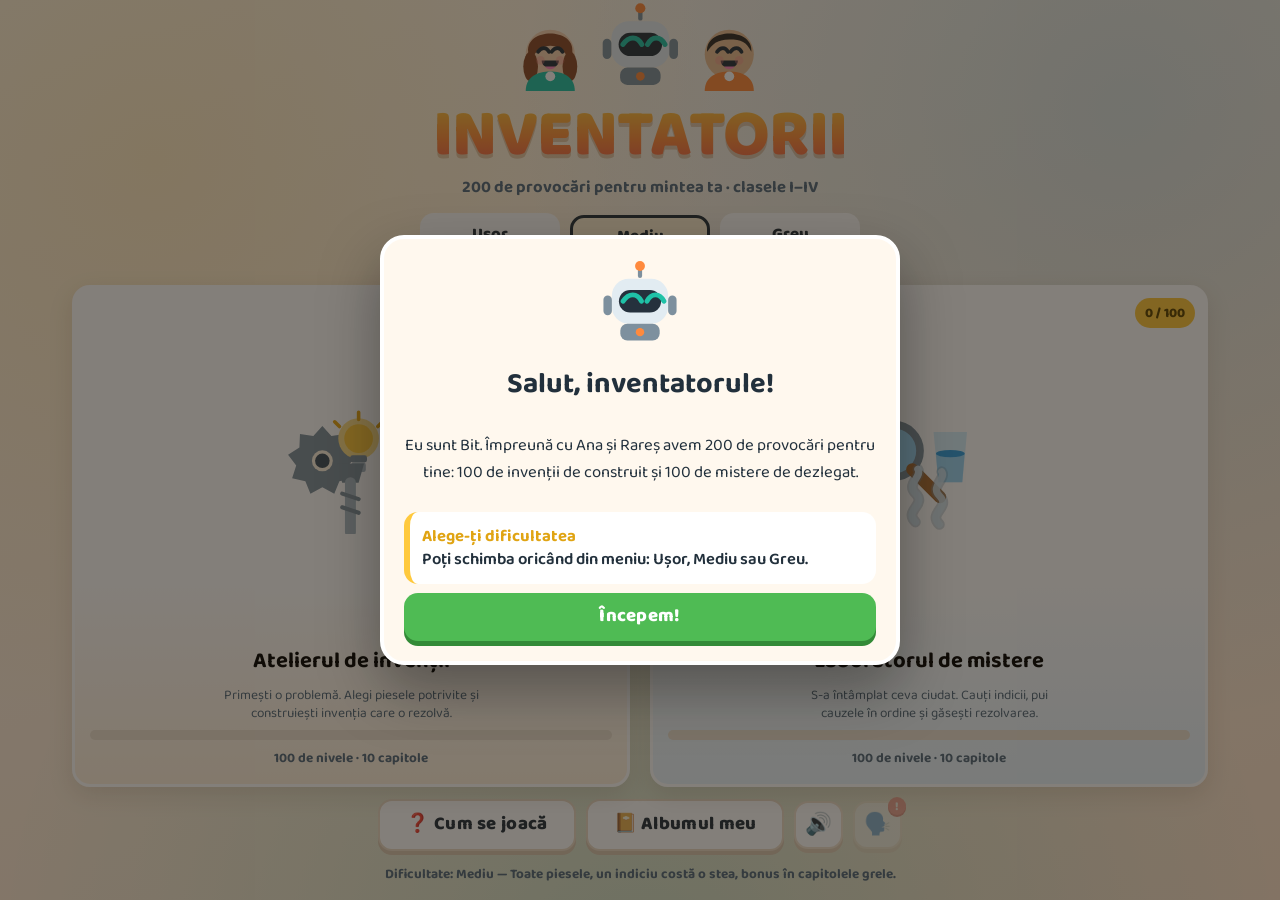
==== inventatorii-un-fisier.html @ ceb2aa45 "Add files via upload" ====
<!DOCTYPE html>
<html lang="ro">
<head>
<meta charset="utf-8">
<meta name="viewport" content="width=device-width, initial-scale=1, viewport-fit=cover">
</head>
<body>
<title>Inventatorii</title>
<link rel="preconnect" href="https://fonts.googleapis.com">
<link rel="preconnect" href="https://fonts.gstatic.com" crossorigin>
<link href="https://fonts.googleapis.com/css2?family=Baloo+2:wght@500;600;700;800&display=swap" rel="stylesheet">
<style>
/* ============================================================
   INVENTATORII — style.css
   Temă: atelier cald, forme rotunjite, contrast bun,
   ținte mari de click pentru copii de 7–10 ani.

   Regula de aur a acestui fișier: TOTUL ÎNCAPE ÎN ECRAN.
   Nicio pagină nu se derulează. Înălțimile și mărimile de text
   sunt legate de înălțimea ferestrei (unități vh), iar zonele
   care pot crește sunt puse în flex cu min-height:0, ca să se
   strângă în loc să împingă conținutul afară.
   ============================================================ */

:root {
  --ink: #22303c;
  --ink-soft: #52697c;
  --paper: #fff8ee;
  --paper2: #ffefdb;
  --card: #ffffff;
  --wood: #cd9155;
  --wood-d: #a86c35;
  --blue: #2f9ee0;
  --blue-d: #1a6cb0;
  --teal: #14b89e;
  --teal-d: #0e8d78;
  --green: #4fbb54;
  --green-d: #338a37;
  --yellow: #ffc93c;
  --yellow-d: #e0a413;
  --orange: #ff8a3d;
  --orange-d: #e2661c;
  --red: #ef5b52;
  --red-d: #c93b33;
  --purple: #9b6dff;
  --purple-d: #6f45cc;
  --pink: #ff85bd;
  --shadow-soft: 0 8px 24px rgba(60, 40, 20, .13);
  --font: "Baloo 2", "Comic Sans MS", "Trebuchet MS", "Segoe UI", system-ui, sans-serif;

  /* ritmul vertical — se micșorează singur pe ecrane joase */
  --pad: clamp(8px, 1.7vh, 20px);
  --gap: clamp(6px, 1.3vh, 15px);
  --r: clamp(12px, 2vh, 22px);
  --fs: clamp(13px, 1.85vh, 17px);
  --fs-lg: clamp(14px, 2.1vh, 18.5px);
  --fs-sm: clamp(11px, 1.5vh, 13.5px);
  --h2: clamp(16px, 2.5vh, 22px);
  --h3: clamp(14px, 2.2vh, 20px);
}

* { box-sizing: border-box; -webkit-tap-highlight-color: transparent; }

html, body {
  margin: 0; padding: 0;
  height: 100%; height: 100dvh;
  font-family: var(--font); font-size: var(--fs);
  color: var(--ink); background: var(--paper);
  overflow: hidden; overscroll-behavior: none;
}

body {
  background-image:
    radial-gradient(circle at 12% 18%, rgba(255, 201, 60, .20), transparent 42%),
    radial-gradient(circle at 88% 12%, rgba(47, 158, 224, .18), transparent 45%),
    radial-gradient(circle at 50% 108%, rgba(20, 184, 158, .20), transparent 55%),
    linear-gradient(160deg, #fff8ee 0%, #ffeedb 60%, #ffe6cf 100%);
}

#fxcanvas { position: fixed; inset: 0; pointer-events: none; z-index: 900; }

button { font-family: inherit; cursor: pointer; border: none; }
button:disabled { cursor: default; opacity: .5; }

/* ---------------- Butoane ---------------- */
.btn {
  background: var(--blue); color: #fff; font-weight: 800; font-size: var(--fs-lg);
  padding: clamp(8px, 1.5vh, 14px) clamp(14px, 2.4vw, 26px);
  border-radius: 14px; box-shadow: 0 5px 0 var(--blue-d);
  transition: transform .09s, box-shadow .09s, filter .15s; letter-spacing: .3px; line-height: 1.15;
}
.btn:hover { filter: brightness(1.06); }
.btn:active { transform: translateY(4px); box-shadow: 0 1px 0 var(--blue-d); }
.btn.green { background: var(--green); box-shadow: 0 5px 0 var(--green-d); }
.btn.green:active { box-shadow: 0 1px 0 var(--green-d); }
.btn.orange { background: var(--orange); box-shadow: 0 5px 0 var(--orange-d); }
.btn.yellow { background: var(--yellow); color: #5a4200; box-shadow: 0 5px 0 var(--yellow-d); }
.btn.purple { background: var(--purple); box-shadow: 0 5px 0 var(--purple-d); }
.btn.red { background: var(--red); box-shadow: 0 5px 0 var(--red-d); }
.btn.ghost { background: #fff; color: var(--ink); box-shadow: 0 4px 0 #d9c7b2; border: 2px solid #eadbc8; }
.btn.ghost:active { box-shadow: 0 1px 0 #d9c7b2; }

.icon-btn {
  width: clamp(36px, 5.4vh, 50px); height: clamp(36px, 5.4vh, 50px); flex: none;
  border-radius: 14px; background: #fff; color: var(--ink);
  font-size: clamp(16px, 2.4vh, 22px); display: grid; place-items: center;
  box-shadow: 0 4px 0 #e0cfb9; border: 2px solid #f0e2d0; transition: transform .09s, box-shadow .09s;
}
.icon-btn:active { transform: translateY(3px); box-shadow: 0 1px 0 #e0cfb9; }
.icon-btn.off { opacity: .45; }

/* ---------------- Schelet: ecran → bară → conținut ---------------- */
.screen { position: absolute; inset: 0; display: none; }
.screen.active { display: flex; flex-direction: column; animation: fadeIn .3s ease both; }
@keyframes fadeIn { from { opacity: 0; transform: translateY(10px); } to { opacity: 1; transform: none; } }

.wrap {
  flex: 1; min-height: 0; width: 100%; max-width: 1180px; margin: 0 auto;
  padding: var(--pad) clamp(10px, 2vw, 22px);
  display: flex; flex-direction: column; gap: var(--gap);
  overflow: hidden; transform-origin: top center;
}

/* ---------------- MENIU ---------------- */
.menu-hero { text-align: center; flex: none; }
.heroes {
  display: flex; justify-content: center; align-items: flex-end;
  gap: 4px; height: clamp(46px, 9vh, 104px);
}
.heroes .ch { height: 100%; width: auto; }
.heroes .ch:nth-child(2) { height: 118%; }
.heroes .ch:nth-child(1) { animation: bob 3.1s ease-in-out infinite; }
.heroes .ch:nth-child(2) { animation: bob 2.6s ease-in-out .3s infinite; }
.heroes .ch:nth-child(3) { animation: bob 3.4s ease-in-out .6s infinite; }
@keyframes bob { 0%, 100% { transform: translateY(0) rotate(-1deg); } 50% { transform: translateY(-8px) rotate(1.5deg); } }

.logo {
  font-size: clamp(30px, 7.4vh, 74px); font-weight: 900; line-height: 1;
  letter-spacing: -1px; margin: clamp(2px, .8vh, 8px) 0 0;
  background: linear-gradient(180deg, #ffca3f 0%, #ff8a3d 55%, #ef5b52 100%);
  -webkit-background-clip: text; background-clip: text; color: transparent;
  filter: drop-shadow(0 4px 0 rgba(160, 90, 30, .28));
}
.logo-sub { font-size: var(--fs); color: var(--ink-soft); font-weight: 700; margin: 4px 0 0; }

.diff-row { display: flex; gap: 10px; justify-content: center; flex-wrap: wrap; flex: none; }
.diff {
  border-radius: 14px; padding: clamp(5px, 1vh, 11px) clamp(12px, 2vw, 22px);
  font-weight: 800; font-size: var(--fs); background: #fff; color: var(--ink);
  box-shadow: 0 4px 0 #e0cfb9; border: 3px solid transparent; min-width: clamp(96px, 14vw, 140px);
  display: flex; flex-direction: column; align-items: center; line-height: 1.2;
}
.diff small { font-weight: 700; font-size: var(--fs-sm); color: var(--ink-soft); }
.diff.sel { border-color: var(--ink); transform: translateY(2px); }
.diff[data-d="usor"].sel { background: #e6f8e4; }
.diff[data-d="mediu"].sel { background: #fff2d6; }
.diff[data-d="greu"].sel { background: #ffe2de; }

.mode-grid {
  flex: 1; min-height: 0; display: grid; gap: clamp(10px, 1.8vw, 20px);
  grid-template-columns: 1fr 1fr;
}
.mode-card {
  background: var(--card); border-radius: var(--r); padding: var(--pad);
  box-shadow: var(--shadow-soft); border: 3px solid #fff; overflow: hidden;
  transition: transform .16s, box-shadow .16s; text-align: center; position: relative;
  display: flex; flex-direction: column; align-items: center; justify-content: center;
  gap: clamp(2px, .8vh, 8px); min-height: 0;
}
.mode-card:hover { transform: translateY(-5px); box-shadow: 0 16px 34px rgba(60, 40, 20, .2); }
.mode-card .badge {
  position: absolute; top: 10px; right: 10px; background: var(--yellow); color: #5a4200;
  font-weight: 800; font-size: var(--fs-sm); padding: 4px 10px; border-radius: 999px;
}
.mode-card h2 { margin: 0; font-size: var(--h2); }
.mode-card p { margin: 0; color: var(--ink-soft); font-size: var(--fs-sm); line-height: 1.35; max-width: 34ch; }
.mode-art { flex: 1; min-height: 0; display: grid; place-items: center; width: 100%; }
.mode-art svg { height: 100%; max-height: clamp(60px, 16vh, 130px); width: auto; }
.mode-card.build { background: linear-gradient(180deg, #fff 60%, #fff2e0 100%); }
.mode-card.fix { background: linear-gradient(180deg, #fff 60%, #e9f6ff 100%); }
.progbar { height: 10px; width: 100%; border-radius: 99px; background: #eee3d4; overflow: hidden; }
.progbar > i { display: block; height: 100%; background: linear-gradient(90deg, var(--teal), var(--green)); border-radius: 99px; transition: width .5s; }
.prog-text { font-size: var(--fs-sm); color: var(--ink-soft); font-weight: 700; margin: 0; }

.menu-row { display: flex; gap: 10px; justify-content: center; flex-wrap: wrap; flex: none; align-items: center; }

/* ---------------- Bara de sus ---------------- */
.topbar {
  flex: none; z-index: 30; display: flex; align-items: center; gap: 10px;
  padding: clamp(6px, 1.2vh, 12px) clamp(10px, 2vw, 18px);
  background: rgba(255, 248, 238, .93); border-bottom: 2px solid #f0dfc9;
}
.topbar h2 { margin: 0; font-size: var(--h3); flex: 1; min-width: 0; line-height: 1.15; }
.topbar .sub {
  font-size: var(--fs-sm); color: var(--ink-soft); font-weight: 700; display: block;
  white-space: nowrap; overflow: hidden; text-overflow: ellipsis;
}
.pill {
  background: #fff; border-radius: 999px; padding: 6px 14px; font-weight: 800; font-size: var(--fs);
  box-shadow: 0 3px 0 #e6d5bf; display: flex; align-items: center; gap: 6px; flex: none;
}
.pill .st { color: var(--yellow-d); }

/* ---------------- Harta: un capitol pe ecran ---------------- */
.chapbar {
  flex: none; display: flex; align-items: center; gap: clamp(8px, 1.6vw, 16px);
  background: rgba(255, 255, 255, .78); border-radius: var(--r);
  padding: clamp(6px, 1.2vh, 12px) clamp(8px, 1.6vw, 16px); box-shadow: var(--shadow-soft);
}
.chapbar .arrow {
  width: clamp(34px, 5vh, 46px); height: clamp(34px, 5vh, 46px); flex: none; border-radius: 14px;
  background: var(--teal); color: #fff; font-size: clamp(16px, 2.4vh, 22px); font-weight: 900;
  display: grid; place-items: center; box-shadow: 0 4px 0 var(--teal-d);
}
.chapbar .arrow:active { transform: translateY(3px); box-shadow: 0 1px 0 var(--teal-d); }
.chapbar .arrow:disabled { background: #e2d6c5; box-shadow: 0 4px 0 #cdbda6; color: #fffdf8; }
.chapbar .mid { flex: 1; min-width: 0; text-align: center; }
.chapbar .cnum {
  font-size: var(--fs-sm); font-weight: 900; letter-spacing: .8px; text-transform: uppercase;
  color: var(--teal-d);
}
.chapbar h3 {
  margin: 0; font-size: var(--h3); line-height: 1.15;
  white-space: nowrap; overflow: hidden; text-overflow: ellipsis;
}
.chapbar .cdesc {
  margin: 0; font-size: var(--fs-sm); color: var(--ink-soft); font-weight: 700;
  white-space: nowrap; overflow: hidden; text-overflow: ellipsis;
}
.dots { display: flex; gap: 5px; justify-content: center; flex: none; }
.dots i {
  width: 9px; height: 9px; border-radius: 99px; background: #e0d0ba; display: block;
  cursor: pointer; transition: transform .15s;
}
.dots i.on { background: var(--teal); transform: scale(1.35); }
.dots i.full { background: var(--yellow); }

.lvl-grid {
  flex: 1; min-height: 0; display: grid; gap: clamp(6px, 1.2vh, 14px);
  grid-template-columns: repeat(5, 1fr); grid-auto-rows: 1fr;
}
.lvl {
  background: #fff; border-radius: 16px; padding: clamp(4px, .9vh, 10px) 6px;
  text-align: center; box-shadow: 0 5px 0 #e6d5bf; border: 3px solid #fff;
  display: flex; flex-direction: column; align-items: center; justify-content: center;
  gap: 2px; min-height: 0; overflow: hidden; transition: transform .12s, box-shadow .12s;
}
.lvl:hover { transform: translateY(-3px); }
.lvl:active { transform: translateY(2px); box-shadow: 0 2px 0 #e6d5bf; }
.lvl .n { font-weight: 900; font-size: var(--fs-sm); color: var(--ink-soft); flex: none; }
.lvl .ico { flex: 1; min-height: 0; display: grid; place-items: center; width: 100%; }
.lvl .ico svg { height: 100%; max-height: clamp(26px, 6vh, 48px); width: auto; }
.lvl .t {
  font-size: var(--fs-sm); font-weight: 700; line-height: 1.15; flex: none;
  display: -webkit-box; -webkit-line-clamp: 2; -webkit-box-orient: vertical; overflow: hidden;
}
.lvl .stars { font-size: clamp(10px, 1.4vh, 13px); letter-spacing: 1px; color: #dcd0c0; flex: none; }
.lvl .stars b { color: var(--yellow-d); font-weight: 900; }
.lvl.done { border-color: var(--green); background: linear-gradient(180deg, #fff 65%, #eafbe8 100%); }
.lvl.perfect { border-color: var(--yellow); background: linear-gradient(180deg, #fff 60%, #fff5d9 100%); }
.lvl.lock { background: #f5efe6; box-shadow: 0 4px 0 #e2d6c4; opacity: .8; }
.lvl.lock .ico { font-size: clamp(20px, 4vh, 30px); filter: grayscale(1); opacity: .5; }
.lvl.lock .t { color: var(--ink-soft); }
.lvl.lock:hover { transform: none; }

@media (max-width: 780px) { .lvl-grid { grid-template-columns: repeat(4, 1fr); } }
@media (max-width: 520px) { .lvl-grid { grid-template-columns: repeat(3, 1fr); } .lvl .t { -webkit-line-clamp: 2; } }

/* ---------------- Ecranul de joc ---------------- */
.play {
  flex: 1; min-height: min-content; display: grid; gap: clamp(8px, 1.6vw, 18px);
  grid-template-columns: minmax(0, 1fr) clamp(300px, 34vw, 400px);
}
.stage {
  background: #fff; border-radius: var(--r); overflow: hidden; box-shadow: var(--shadow-soft);
  border: 3px solid #fff; display: flex; flex-direction: column; min-height: min-content;
}
.scene-svg { display: block; flex: 1; min-height: 0; width: 100%; height: 100%; }
/* plutesc doar obiectele care chiar zboară (cer, aer, spațiu); restul stau pe sol */
.stage .prop { transform-box: fill-box; transform-origin: center; }
.stage.anim .prop.sky { animation: propFloat 2.6s ease-in-out infinite alternate; }
.stage.anim .prop.sky.prop1 { animation-duration: 3.1s; animation-delay: .4s; }
@keyframes propFloat { from { translate: 0 0 } to { translate: 0 -7px } }

.speech {
  flex: none; display: flex; gap: 10px; align-items: flex-start;
  padding: clamp(8px, 1.4vh, 14px); background: linear-gradient(180deg, #fffdf8, #fff4e4);
  border-top: 3px dashed #f0dcc0;
}
.speech .ch { width: clamp(42px, 8vh, 74px); height: auto; flex: none; animation: bob 3s ease-in-out infinite; }
.bubble {
  background: #fff; border-radius: 16px; padding: clamp(8px, 1.3vh, 14px);
  font-size: var(--fs-lg); line-height: 1.4; box-shadow: 0 4px 0 #ecdcc6;
  position: relative; flex: 1; min-width: 0; font-weight: 600;
}
.bubble:before {
  content: ''; position: absolute; left: -8px; top: 18px; width: 16px; height: 16px;
  background: #fff; transform: rotate(45deg); border-radius: 3px;
}
.bubble .who {
  font-size: var(--fs-sm); color: var(--teal-d); font-weight: 900;
  text-transform: uppercase; letter-spacing: .6px; display: block;
}

.panel {
  background: #fff; border-radius: var(--r); padding: var(--pad);
  box-shadow: var(--shadow-soft); border: 3px solid #fff; overflow: hidden;
  display: flex; flex-direction: column; gap: clamp(5px, 1vh, 12px); min-height: min-content;
}
.panel h3 { margin: 0; font-size: var(--h3); flex: none; }
.panel .q { font-size: var(--fs-lg); font-weight: 700; line-height: 1.35; margin: 0; flex: none; }

/* pași */
.steps { display: flex; gap: 6px; flex: none; }
.step { flex: 1; height: 8px; border-radius: 99px; background: #ece0cf; position: relative; overflow: hidden; }
.step.on { background: linear-gradient(90deg, var(--teal), var(--green)); }
.step.cur:after {
  content: ''; position: absolute; inset: 0;
  background: linear-gradient(90deg, var(--yellow), var(--orange));
  animation: pulseBar 1.4s ease-in-out infinite;
}
@keyframes pulseBar { 0%, 100% { opacity: .45 } 50% { opacity: 1 } }
.step-label {
  font-size: var(--fs-sm); font-weight: 900; color: var(--teal-d);
  text-transform: uppercase; letter-spacing: .7px; flex: none;
}

/* opțiuni cu 3 variante */
.opts { display: flex; flex-direction: column; gap: clamp(5px, 1vh, 10px); flex: 1; min-height: 0; justify-content: center; }
.opt {
  display: flex; align-items: center; gap: 10px; text-align: left; width: 100%;
  background: #fff; border: 3px solid #efe2cf; border-radius: 14px;
  padding: clamp(7px, 1.2vh, 13px) clamp(9px, 1.4vw, 14px);
  font-size: var(--fs); font-weight: 700; line-height: 1.3; color: var(--ink);
  box-shadow: 0 4px 0 #eadcc7; transition: transform .1s, box-shadow .1s, background .2s;
}
.opt:hover:not(.locked) { border-color: var(--blue); transform: translateX(3px); }
.opt:active:not(.locked) { transform: translateY(3px); box-shadow: 0 1px 0 #eadcc7; }
.opt .k {
  width: clamp(24px, 3.6vh, 34px); height: clamp(24px, 3.6vh, 34px); border-radius: 10px;
  background: #f3ece2; color: var(--ink-soft); display: grid; place-items: center;
  font-weight: 900; flex: none; font-size: var(--fs);
}
.opt.ok { background: #e7fbe6; border-color: var(--green); box-shadow: 0 4px 0 var(--green-d); }
.opt.ok .k { background: var(--green); color: #fff; }
.opt.no { background: #ffeceb; border-color: var(--red); box-shadow: 0 4px 0 var(--red-d); }
.opt.no .k { background: var(--red); color: #fff; }
.opt.locked { cursor: default; }

/* indiciile din laborator */
.clues { display: grid; grid-template-columns: 1fr 1fr; gap: clamp(5px, 1vh, 10px); flex: 1; min-height: 0; align-content: center; }
.clue {
  background: #fffdf7; border: 3px dashed #e6d6bd; border-radius: 14px;
  padding: clamp(6px, 1vh, 11px) clamp(7px, 1vw, 12px); cursor: pointer;
  font-size: var(--fs); font-weight: 700; text-align: left; line-height: 1.25;
  display: flex; align-items: center; gap: 8px; min-height: 0;
}
.clue .mag { flex: none; display: grid; place-items: center; }
.clue .mag svg { width: clamp(20px, 3.4vh, 30px); height: clamp(20px, 3.4vh, 30px); display: block; }
.clue:hover:not(.used) { border-color: var(--blue); background: #f4fbff; }
.clue.sel { background: #eaf6ff; border: 3px solid var(--blue); box-shadow: 0 4px 0 var(--blue-d); }
.clue.good { background: #e7fbe6; border: 3px solid var(--green); }
.clue.bad { background: #f3f0ec; border: 3px solid #d8ccbb; opacity: .6; }
.clue.used { cursor: default; }
.clue-count { font-size: var(--fs-sm); font-weight: 800; color: var(--ink-soft); flex: none; }
@media (max-width: 560px) { .clues { grid-template-columns: 1fr; } }

/* atelier — locașuri și tavă */
.slots { display: flex; gap: clamp(5px, 1vw, 10px); justify-content: center; flex: none; }
.slot {
  flex: 1; max-width: 120px; background: #fffaf1; border: 3px dashed #e0cfb4; border-radius: 16px;
  padding: clamp(4px, .8vh, 8px) 4px; text-align: center;
  display: flex; flex-direction: column; align-items: center; gap: 2px;
  transition: background .2s, border-color .2s;
}
.slot .box { height: clamp(34px, 6.4vh, 60px); display: grid; place-items: center; width: 100%; }
.slot .box svg { height: 100%; width: auto; max-width: 100%; }
.slot .lab { font-size: var(--fs-sm); font-weight: 800; color: var(--ink-soft); line-height: 1.1; }
.slot.hot { border-color: var(--blue); background: #eaf7ff; }
.slot.filled { border-style: solid; border-color: var(--teal); background: #eafaf7; }
.slot.wrong { border-color: var(--red); background: #ffecea; }
.slot .ph { font-size: clamp(18px, 3vh, 26px); color: #d6c6ae; }

.tray {
  display: grid; grid-template-columns: repeat(3, 1fr); gap: clamp(5px, 1vh, 10px);
  flex: 1; min-height: 0; align-content: center;
}
.part {
  background: #fff; border: 3px solid #efe2cf; border-radius: 14px; padding: clamp(3px, .7vh, 7px) 3px;
  text-align: center; box-shadow: 0 4px 0 #eadcc7; transition: transform .12s, box-shadow .12s;
  touch-action: none; display: flex; flex-direction: column; align-items: center; gap: 1px;
  min-height: 0; overflow: hidden;
}
.part:hover { transform: translateY(-3px); border-color: var(--blue); }
.part:active { transform: translateY(2px); box-shadow: 0 1px 0 #eadcc7; }
.part.used { opacity: .3; pointer-events: none; }
.part .ic { flex: 1; min-height: 0; display: grid; place-items: center; width: 100%; }
.part .ic svg { height: 100%; max-height: clamp(28px, 5.6vh, 50px); width: auto; }
.part .lab { font-size: var(--fs-sm); font-weight: 800; line-height: 1.1; flex: none; }
.part.dragging { opacity: .4; }
.drag-ghost {
  position: fixed; z-index: 950; pointer-events: none; width: 70px; height: 70px;
  filter: drop-shadow(0 8px 10px rgba(0, 0, 0, .3)); transform: translate(-50%, -50%) scale(1.1);
}

/* feedback */
.fb {
  border-radius: 14px; padding: clamp(7px, 1.2vh, 13px) clamp(9px, 1.4vw, 14px);
  font-size: var(--fs); font-weight: 700; line-height: 1.35; display: none; flex: none;
  animation: fadeIn .3s both;
}
.fb.show { display: block; }
.fb.ok { background: #e7fbe6; border: 3px solid var(--green); }
.fb.no { background: #fff2ec; border: 3px solid var(--orange); }
.fb b { display: block; }

.actions { display: flex; gap: 10px; flex: none; }
.actions .btn { flex: 1; }

.shake { animation: shake .42s; }
@keyframes shake {
  10%, 90% { transform: translateX(-3px) } 20%, 80% { transform: translateX(5px) }
  30%, 50%, 70% { transform: translateX(-8px) } 40%, 60% { transform: translateX(8px) }
}

/* brevetul invenției */
.invention {
  background: linear-gradient(180deg, #f4fbff 0%, #eaf5ff 100%);
  border: 3px dashed var(--blue); border-radius: 16px; padding: clamp(6px, 1.2vh, 14px) 10px;
  text-align: center; position: relative; flex: none;
}
.inv-plate { display: flex; align-items: center; justify-content: center; gap: 4px; }
.inv-ic {
  background: #fff; border-radius: 12px; padding: 5px; box-shadow: 0 3px 0 #cfe3f2;
  display: grid; place-items: center; animation: pop .45s cubic-bezier(.2, 1.5, .5, 1) both;
}
.inv-ic:nth-child(3) { animation-delay: .12s; }
.inv-ic:nth-child(5) { animation-delay: .24s; }
.inv-ic svg { width: clamp(28px, 5.4vh, 46px); height: clamp(28px, 5.4vh, 46px); display: block; }
.inv-plus { font-size: var(--h3); font-weight: 900; color: var(--blue-d); }
.inv-name { font-size: var(--h2); font-weight: 900; margin-top: 6px; }
.inv-sub {
  font-size: var(--fs-sm); font-weight: 800; letter-spacing: .7px; text-transform: uppercase;
  color: var(--blue-d); opacity: .75;
}

.roles { list-style: none; margin: 0; padding: 0; display: flex; flex-direction: column; gap: clamp(4px, .8vh, 8px); flex: 1; min-height: 0; justify-content: center; }
.roles li {
  display: flex; align-items: center; gap: 8px; background: #fffaf1; border-radius: 12px;
  padding: clamp(4px, .8vh, 9px) 10px; font-size: var(--fs); font-weight: 600; line-height: 1.25;
}
.roles .ri { flex: none; display: grid; place-items: center; }
.roles .ri svg { width: clamp(22px, 3.6vh, 32px); height: clamp(22px, 3.6vh, 32px); }
.roles b { color: var(--teal-d); }

/* ---------------- Ferestre ---------------- */
.modal-bg {
  position: fixed; inset: 0; background: rgba(30, 22, 14, .55); z-index: 800;
  display: none; place-items: center; padding: 16px;
}
.modal-bg.show { display: grid; animation: fadeIn .25s both; }
.modal {
  background: var(--paper); border-radius: 24px; padding: clamp(12px, 2.2vh, 26px);
  max-width: 520px; width: 100%; max-height: 94dvh; text-align: center;
  box-shadow: 0 24px 60px rgba(0, 0, 0, .35); border: 4px solid #fff;
  animation: pop .4s cubic-bezier(.2, 1.4, .5, 1) both;
  display: flex; flex-direction: column; gap: clamp(5px, 1vh, 12px); overflow: hidden;
}
@keyframes pop { from { transform: scale(.7); opacity: 0 } to { transform: scale(1); opacity: 1 } }
.modal h2 { margin: 0; font-size: clamp(19px, 3.2vh, 30px); }
.modal .ch { width: clamp(52px, 10vh, 96px); height: auto; margin: 0 auto; flex: none; animation: bob 2.4s ease-in-out infinite; }
.modal .q { text-align: center; }
.modal .help-list { min-height: 0; overflow: auto; }
.big-stars { display: flex; justify-content: center; gap: 8px; flex: none; }
.big-stars span { font-size: clamp(30px, 6vh, 50px); color: #ded2c2; transform: scale(0); display: inline-block; line-height: 1; }
.big-stars span.on { color: var(--yellow); animation: starPop .5s cubic-bezier(.2, 1.6, .5, 1) forwards; }
.big-stars span.off { transform: scale(1); }
@keyframes starPop { 0% { transform: scale(0) rotate(-60deg) } 100% { transform: scale(1) rotate(0) } }
.fact {
  background: #fff; border-radius: 14px; padding: clamp(8px, 1.4vh, 14px);
  font-size: var(--fs); line-height: 1.4; text-align: left;
  border-left: 6px solid var(--yellow); font-weight: 600; flex: none;
}
.fact b { color: var(--yellow-d); }
.modal .actions { justify-content: center; }

/* ---------------- Album ---------------- */
.album-grid {
  flex: 1; min-height: 0; display: grid; gap: var(--gap);
  grid-template-columns: 1.35fr 1fr;
}
.album-grid .panel { overflow: hidden; }
.badges {
  display: grid; grid-template-columns: repeat(4, 1fr); gap: clamp(5px, 1vh, 10px);
  flex: 1; min-height: 0; grid-auto-rows: 1fr;
}
.badge-card {
  background: #f7f2ea; border-radius: 14px; padding: clamp(3px, .7vh, 8px) 4px; text-align: center;
  border: 3px solid transparent; opacity: .6; overflow: hidden;
  display: flex; flex-direction: column; align-items: center; justify-content: center; gap: 1px;
}
.badge-card.got {
  background: linear-gradient(180deg, #fff 55%, #fff5d9 100%); border-color: var(--yellow);
  opacity: 1; box-shadow: 0 4px 0 var(--yellow-d);
}
.badge-card .bic { font-size: clamp(16px, 3vh, 30px); line-height: 1.1; }
.badge-card b { font-size: var(--fs-sm); line-height: 1.1; }
.badge-card span { font-size: clamp(9px, 1.25vh, 12px); color: var(--ink-soft); font-weight: 700; line-height: 1.15; }
.inv-list { display: flex; flex-wrap: wrap; gap: 6px; align-content: flex-start; flex: 1; min-height: 0; overflow: hidden; }
.tag {
  background: #fff; border-radius: 999px; padding: 5px 11px; font-size: var(--fs-sm); font-weight: 800;
  box-shadow: 0 3px 0 #e6d5bf;
}
.badge-row { display: flex; gap: 8px; flex-wrap: wrap; justify-content: center; flex: none; }
@media (max-width: 820px) { .album-grid { grid-template-columns: 1fr; } .badges { grid-template-columns: repeat(6, 1fr); } }

/* ---------------- Diverse ---------------- */
.center { text-align: center; }
.hidden { display: none !important; }
.tiny { font-size: var(--fs-sm); color: var(--ink-soft); font-weight: 700; margin: 0; }
.help-list { text-align: left; font-size: var(--fs); line-height: 1.45; margin: 0; padding-left: 20px; }
.help-list li { margin-bottom: 6px; }

/* Pe ecrane late jocul stă pe două coloane. Sub 900px trece pe una singură:
   scena se strânge la un antet vizual, iar rândurile sunt dimensionate după
   conținut — așa, dacă totuși nu încape, funcția fit() din game.js sesizează
   și micșorează proporțional tot ecranul, în loc să apară derulare. */
@media (max-width: 900px) {
  .play {
    grid-template-columns: minmax(0, 1fr);
    grid-template-rows: auto auto; align-content: start;
    min-height: min-content;
  }
  .scene-svg { max-height: 20vh; }
  .speech { padding: clamp(6px, 1.2vh, 12px); }
  .speech .ch { width: clamp(38px, 6vh, 56px); }
  .bubble { font-size: var(--fs); }
  .clue { padding: clamp(5px, .9vh, 9px) 9px; }
  .clues { flex: none; }
  .tray { flex: none; }
  .opts { flex: none; }
  .roles { flex: none; }
}
@media (max-height: 560px) {
  .heroes { display: none; }
  .logo-sub { display: none; }
  .speech .ch { display: none; }
}

@media (prefers-reduced-motion: reduce) {
  * { animation-duration: .01ms !important; animation-iteration-count: 1 !important; transition-duration: .01ms !important; }
}

button:focus-visible, .clue:focus-visible, .lvl:focus-visible {
  outline: 4px solid var(--blue); outline-offset: 2px;
}

/* containerul hărții: bara de capitol + grila + punctele, pe toată înălțimea */
.chapters { flex: 1; min-height: 0; display: flex; flex-direction: column; gap: var(--gap); }

/* ---------------- Indiciul temporar (5 secunde) ---------------- */
.hint-pop {
  position: fixed; left: 50%; top: clamp(58px, 9.5vh, 84px); z-index: 700;
  width: min(92vw, 560px); transform: translate(-50%, -14px);
  background: #fffbe8; border: 3px solid var(--yellow); border-radius: 18px;
  box-shadow: 0 16px 36px rgba(60, 40, 20, .28);
  padding: clamp(8px, 1.4vh, 12px) clamp(10px, 1.6vw, 16px) clamp(12px, 1.8vh, 16px);
  display: flex; gap: 12px; align-items: center;
  font-weight: 700; font-size: var(--fs-lg); line-height: 1.35; color: var(--ink);
  opacity: 0; pointer-events: none; visibility: hidden;
  transition: opacity .18s ease, transform .22s cubic-bezier(.2, 1.4, .5, 1), visibility 0s .2s;
}
.hint-pop.show { opacity: 1; visibility: visible; transform: translate(-50%, 0); transition-delay: 0s; }
.hint-pop .ch { width: clamp(42px, 7.5vh, 64px); height: auto; flex: none; animation: bob 2.2s ease-in-out infinite; }
.hint-pop .txt { flex: 1; min-width: 0; }
.hint-pop .who {
  display: block; font-size: var(--fs-sm); color: var(--yellow-d); font-weight: 900;
  text-transform: uppercase; letter-spacing: .6px; margin-bottom: 2px;
}
.hint-pop .bar {
  position: absolute; left: 14px; right: 14px; bottom: 5px; height: 5px; border-radius: 99px;
  background: var(--yellow); transform-origin: left center; transform: scaleX(0);
}
.hint-pop.show .bar { animation: hintBar 5s linear forwards; }
@keyframes hintBar { from { transform: scaleX(1); } to { transform: scaleX(0); } }

/* ---------------- Vocea naratorului ---------------- */
.voice-sel {
  font-family: inherit; font-weight: 800; font-size: var(--fs-sm); color: var(--ink);
  background: #fff; border: 2px solid #f0e2d0; border-radius: 14px; padding: 0 10px;
  height: clamp(36px, 5.4vh, 50px); box-shadow: 0 4px 0 #e0cfb9; cursor: pointer; max-width: 46vw;
}
.icon-btn.novoice { position: relative; }
.icon-btn.novoice:after {
  content: '!'; position: absolute; top: -6px; right: -6px; width: 18px; height: 18px;
  border-radius: 50%; background: var(--red); color: #fff; font-size: 12px; font-weight: 900;
  display: grid; place-items: center; box-shadow: 0 2px 0 var(--red-d);
}

/* descrierea neutră a piesei puse în locaș — informație, nu verdict */
.fb.info { background: #f3f8ff; border: 3px solid #cfe3f5; display: flex; gap: 10px; align-items: center; }
.fb.info .pi { flex: none; display: grid; place-items: center; }
.fb.info .pi svg { width: clamp(26px, 4.4vh, 40px); height: clamp(26px, 4.4vh, 40px); }
.fb.info b { display: inline; color: var(--blue-d); }

/* explicațiile din brevet apar una câte una */
.roles li { opacity: 0; animation: roleIn .45s cubic-bezier(.2, 1.2, .4, 1) forwards; }
.roles li:nth-child(1) { animation-delay: .35s; }
.roles li:nth-child(2) { animation-delay: 1.35s; }
.roles li:nth-child(3) { animation-delay: 2.35s; }
@keyframes roleIn { from { opacity: 0; transform: translateX(-14px); } to { opacity: 1; transform: none; } }
.roles li .why { display: block; font-weight: 600; color: var(--ink); }
.roles li .why b { color: var(--teal-d); }

</style>


<!-- pânza pentru confetti / scântei -->
<canvas id="fxcanvas"></canvas>

<!-- ============ MENIU ============ -->
<section class="screen active" id="s-menu">
  <div class="wrap">
    <div class="menu-hero">
      <div class="heroes" id="menuHeroes"></div>
      <h1 class="logo">INVENTATORII</h1>
      <p class="logo-sub">200 de provocări pentru mintea ta · clasele I–IV</p>
    </div>

    <div class="diff-row" id="diffRow">
      <button class="diff" data-d="usor">Ușor<small>multe indicii</small></button>
      <button class="diff" data-d="mediu">Mediu<small>ca la carte</small></button>
      <button class="diff" data-d="greu">Greu<small>fără ajutor</small></button>
    </div>

    <div class="mode-grid">
      <button class="mode-card build" id="cardBuild">
        <span class="badge" id="badgeBuild">0 / 100</span>
        <div class="mode-art" id="artBuild"></div>
        <h2>Atelierul de invenții</h2>
        <p>Primești o problemă. Alegi piesele potrivite și construiești invenția care o rezolvă.</p>
        <div class="progbar"><i id="pbBuild" style="width:0%"></i></div>
        <div class="prog-text" id="ptBuild">100 de nivele · 10 capitole</div>
      </button>

      <button class="mode-card fix" id="cardFix">
        <span class="badge" id="badgeFix">0 / 100</span>
        <div class="mode-art" id="artFix"></div>
        <h2>Laboratorul de mistere</h2>
        <p>S-a întâmplat ceva ciudat. Cauți indicii, pui cauzele în ordine și găsești rezolvarea.</p>
        <div class="progbar"><i id="pbFix" style="width:0%"></i></div>
        <div class="prog-text" id="ptFix">100 de nivele · 10 capitole</div>
      </button>
    </div>

    <div class="menu-row">
      <button class="btn ghost" id="btnHelp">❓ Cum se joacă</button>
      <button class="btn ghost" id="btnAlbum">📔 Albumul meu</button>
      <button class="icon-btn" id="btnSound" title="Sunet">🔊</button>
      <button class="icon-btn" id="btnVoice" title="Citește textul cu voce tare">🗣️</button>
      <select class="voice-sel hidden" id="voiceSel" title="Alege vocea naratorului"></select>
    </div>
    <p class="tiny center mt" id="menuFoot"></p>
  </div>
</section>

<!-- ============ HARTA NIVELELOR ============ -->
<section class="screen" id="s-map">
  <div class="topbar">
    <button class="icon-btn" data-nav="menu">←</button>
    <h2 id="mapTitle">Atelierul de invenții<span class="sub" id="mapSub"></span></h2>
    <div class="pill"><span class="st">★</span><span id="mapStars">0</span></div>
  </div>
  <div class="wrap"><div class="chapters" id="chapters"></div></div>
</section>

<!-- ============ ECRANUL DE JOC ============ -->
<section class="screen" id="s-play">
  <div class="topbar">
    <button class="icon-btn" id="btnBack">←</button>
    <h2 id="playTitle">—<span class="sub" id="playSub"></span></h2>
    <button class="icon-btn" id="btnSay" title="Citește">🗣️</button>
    <button class="icon-btn" id="btnHint" title="Indiciu">💡</button>
  </div>
  <div class="wrap">
    <div class="play">
      <div class="stage" id="stage"></div>
      <div class="panel" id="panel"></div>
    </div>
  </div>
</section>

<!-- ============ ALBUM ============ -->
<section class="screen" id="s-album">
  <div class="topbar">
    <button class="icon-btn" data-nav="menu">←</button>
    <h2>Albumul meu<span class="sub">invenții construite și insigne</span></h2>
    <div class="pill"><span class="st">★</span><span id="albStars">0</span></div>
  </div>
  <div class="wrap" id="albumBody"></div>
</section>

<!-- ============ FERESTRE ============ -->
<div class="modal-bg" id="modalBg"><div class="modal" id="modal"></div></div>

<script>
/* ============================================================
   INVENTATORII — art.js
   Bibliotecă de grafică vectorială (SVG desenat din cod).
   Nu folosim imagini externe: totul e generat, deci jocul
   pornește instant, offline, dintr-un dublu-click.
   ============================================================ */
(function (global) {
  'use strict';

  /* ---------- Paletă ---------- */
  var P = {
    ink: '#25313d', ink2: '#3d4f5e', line: '#1d2730',
    wood: '#cd9155', wood2: '#a86c35', wood3: '#e8b982',
    metal: '#a9bac6', metal2: '#7d909e', metal3: '#e2ecf2',
    blue: '#2f9ee0', blue2: '#1a6cb0', blue3: '#9ad6f7',
    teal: '#1fc2a7', teal2: '#0e9382',
    green: '#5cc45f', green2: '#379a3d', green3: '#b6e8a5',
    yellow: '#ffc93c', yellow2: '#e8a716',
    orange: '#ff8a3d', orange2: '#e2661c',
    red: '#ef5b52', red2: '#c93b33',
    purple: '#9b6dff', purple2: '#6f45cc',
    pink: '#ff85bd',
    white: '#ffffff', cream: '#fff4e2', shade: 'rgba(0,0,0,.14)',
    glass: 'rgba(255,255,255,.55)', sky: '#bfe8ff'
  };

  /* ---------- Micro-DSL pentru SVG ---------- */
  function c(x, y, r, f, extra) { return '<circle cx="' + x + '" cy="' + y + '" r="' + r + '" fill="' + f + '"' + (extra || '') + '/>'; }
  function e(x, y, rx, ry, f, extra) { return '<ellipse cx="' + x + '" cy="' + y + '" rx="' + rx + '" ry="' + ry + '" fill="' + f + '"' + (extra || '') + '/>'; }
  function r(x, y, w, h, f, rd, extra) { return '<rect x="' + x + '" y="' + y + '" width="' + w + '" height="' + h + '" rx="' + (rd === undefined ? 4 : rd) + '" fill="' + f + '"' + (extra || '') + '/>'; }
  function p(d, f, extra) { return '<path d="' + d + '" fill="' + f + '"' + (extra || '') + '/>'; }
  function s(d, col, w, extra) { return '<path d="' + d + '" fill="none" stroke="' + col + '" stroke-width="' + (w || 4) + '" stroke-linecap="round" stroke-linejoin="round"' + (extra || '') + '/>'; }
  function ln(x1, y1, x2, y2, col, w) { return '<line x1="' + x1 + '" y1="' + y1 + '" x2="' + x2 + '" y2="' + y2 + '" stroke="' + col + '" stroke-width="' + (w || 4) + '" stroke-linecap="round"/>'; }
  function g(inner, tr) { return '<g' + (tr ? ' transform="' + tr + '"' : '') + '>' + inner + '</g>'; }
  function poly(pts, f, extra) { return '<polygon points="' + pts + '" fill="' + f + '"' + (extra || '') + '/>'; }

  /* Roată dințată reutilizabilă */
  function gear(cx, cy, R, teeth, col, col2) {
    var d = '', i, a, r1 = R, r2 = R * 0.76, step = Math.PI / teeth;
    for (i = 0; i < teeth * 2; i++) {
      a = i * step - Math.PI / 2;
      var rr = (i % 2 === 0) ? r1 : r2;
      d += (i === 0 ? 'M' : 'L') + (cx + Math.cos(a) * rr).toFixed(1) + ' ' + (cy + Math.sin(a) * rr).toFixed(1);
    }
    return p(d + 'Z', col) + c(cx, cy, R * 0.3, col2 || P.cream);
  }

  /* ============================================================
     ICOANE — vocabularul de piese și obiecte al jocului.
     Fiecare icoană e desenată într-un sistem 0..64.
     Cheia se folosește în fișierele de nivele.
     ============================================================ */
  var I = {};

  /* — mecanică — */
  I.roata = function () { return c(32, 32, 23, P.ink) + c(32, 32, 15, P.metal3) + c(32, 32, 6, P.metal2); };
  I.roata_dintata = function () { return gear(32, 32, 24, 9, P.metal2, P.cream) + c(32, 32, 5, P.ink2); };
  I.axa = function () { return r(6, 27, 52, 10, P.metal2, 5) + c(12, 32, 8, P.ink) + c(52, 32, 8, P.ink); };
  I.scripete = function () { return c(32, 24, 15, P.metal2) + c(32, 24, 6, P.cream) + s('M18 24 L18 52 M46 24 L46 52', P.wood2, 5) + r(24, 50, 16, 9, P.wood, 3); };
  I.sfoara = function () { return s('M8 14 C24 6 22 30 34 26 C48 21 42 52 56 48', P.wood3, 6); };
  I.parghie = function () { return p('M6 44 L58 22 L58 30 L6 52 Z', P.wood) + poly('32,34 22,54 42,54', P.ink2); };
  I.rampa = function () { return p('M6 52 L56 18 L56 52 Z', P.wood) + s('M8 50 L54 20', P.wood3, 4); };
  I.arc = function () { return s('M32 8 C10 14 54 20 32 26 C10 32 54 38 32 44 C10 50 54 54 32 58', P.metal2, 5); };
  I.surub = function () { return p('M22 6 H42 L38 20 H26 Z', P.metal2) + s('M32 20 L32 56', P.metal, 8) + s('M26 28 L38 32 M26 38 L38 42', P.metal2, 3); };
  I.banda = function () { return r(4, 26, 56, 16, P.ink2, 8) + c(16, 34, 6, P.metal3) + c(32, 34, 6, P.metal3) + c(48, 34, 6, P.metal3); };
  I.manivela = function () { return c(24, 34, 8, P.metal2) + s('M24 34 L44 18 L52 24', P.ink2, 6) + c(52, 24, 5, P.red); };
  I.elice = function () { var b = ''; for (var i = 0; i < 3; i++) b += g(e(32, 16, 6, 15, i === 0 ? P.blue : P.blue3), 'rotate(' + (i * 120) + ' 32 32)'); return b + c(32, 32, 6, P.ink2); };
  I.suport = function () { return r(26, 8, 12, 40, P.metal2, 3) + p('M10 56 L54 56 L46 44 L18 44 Z', P.ink2); };
  I.carlig = function () { return s('M32 6 L32 26', P.metal2, 6) + s('M32 26 C48 30 48 52 32 52 C22 52 20 44 24 40', P.metal2, 6); };
  I.greutate = function () { return p('M14 22 H50 L56 56 H8 Z', P.ink2) + s('M24 22 C24 10 40 10 40 22', P.metal, 5) + '<text x="32" y="48" font-size="18" font-family="Arial" fill="' + P.cream + '" text-anchor="middle">kg</text>'; };
  I.plutitor = function () { return c(32, 34, 20, P.red) + p('M12 34 A20 20 0 0 0 52 34 Z', P.white) + r(28, 6, 8, 12, P.metal2, 3); };
  I.magnet = function () { return p('M14 52 V32 A18 18 0 0 1 50 32 V52 H38 V32 A6 6 0 0 0 26 32 V52 Z', P.red) + r(14, 44, 12, 10, P.metal3, 2) + r(38, 44, 12, 10, P.metal3, 2); };
  I.balon = function () { return e(32, 26, 18, 21, P.red) + e(26, 20, 5, 7, 'rgba(255,255,255,.5)') + p('M28 46 L36 46 L32 52 Z', P.red2) + s('M32 52 C40 56 24 58 32 62', P.ink2, 2); };
  I.panza = function () { return p('M10 12 C24 20 40 20 54 12 L54 48 C40 56 24 56 10 48 Z', P.blue3) + s('M10 30 C24 38 40 38 54 30', P.blue, 3); };
  I.palnie = function () { return p('M8 12 H56 L38 36 V52 H26 V36 Z', P.metal) + r(26, 48, 12, 10, P.metal2, 2); };
  I.tub = function () { return s('M10 50 C10 20 30 44 34 24 C38 8 54 12 54 30', P.teal, 9) + c(10, 50, 5, P.teal2) + c(54, 30, 5, P.teal2); };
  I.robinet = function () { return r(12, 40, 12, 18, P.metal2, 3) + s('M18 40 V22 H44 V32', P.metal2, 9) + c(18, 18, 7, P.blue) + c(44, 40, 3, P.blue3); };
  I.sita = function () { return c(32, 32, 22, P.metal2) + c(32, 32, 17, P.metal3) + s('M18 26 H46 M18 34 H46 M18 42 H46 M24 18 V46 M32 16 V48 M40 18 V46', P.metal2, 2); };
  I.filtru = function () { return p('M12 12 H52 L36 40 V54 H28 V40 Z', P.cream) + p('M18 18 H46 L38 32 H26 Z', P.blue3) + s('M20 46 H44', P.blue, 2); };
  I.burete = function () { return r(8, 18, 48, 30, P.yellow, 8) + c(20, 28, 3, P.yellow2) + c(34, 36, 4, P.yellow2) + c(46, 26, 3, P.yellow2) + c(26, 42, 2.5, P.yellow2); };
  I.plasa = function () { return c(32, 30, 20, 'none', ' stroke="' + P.teal2 + '" stroke-width="3"') + s('M14 24 H50 M14 34 H50 M22 12 V48 M32 10 V50 M42 12 V48', P.teal, 2) + s('M32 50 V58', P.wood, 5); };
  I.galeata = function () { return p('M12 22 H52 L46 56 H18 Z', P.metal) + r(10, 16, 44, 8, P.metal2, 4) + s('M14 20 C20 2 44 2 50 20', P.ink2, 3); };
  I.cutie = function () { return p('M8 22 L32 12 L56 22 L32 32 Z', P.wood3) + p('M8 22 L32 32 L32 56 L8 44 Z', P.wood) + p('M56 22 L32 32 L32 56 L56 44 Z', P.wood2); };
  I.capac = function () { return e(32, 30, 24, 9, P.metal) + r(8, 30, 48, 8, P.metal2, 2) + e(32, 38, 24, 8, P.metal2) + r(28, 14, 8, 12, P.ink2, 3); };
  I.tava = function () { return e(32, 38, 26, 10, P.metal2) + e(32, 34, 26, 10, P.metal3) + e(32, 34, 18, 6, P.metal); };
  I.jgheab = function () { return p('M4 18 L26 40 L60 40 L60 50 L22 50 L0 26 Z', P.metal2) + s('M8 24 L28 44', P.blue3, 3); };
  I.scara = function () { return s('M18 8 V58 M46 8 V58', P.wood2, 5) + s('M18 18 H46 M18 30 H46 M18 42 H46 M18 54 H46', P.wood, 5); };
  I.punte = function () { return r(6, 30, 52, 8, P.wood, 3) + s('M6 34 C20 14 44 14 58 34', P.wood2, 4) + ln(20, 22, 20, 32, P.wood2, 3) + ln(44, 22, 44, 32, P.wood2, 3); };
  I.tobogan = function () { return s('M12 10 C12 40 34 34 34 54', P.orange, 10) + s('M34 54 H56', P.orange2, 10) + s('M14 14 C14 38 30 34 30 50', P.yellow, 3); };
  I.cos = function () { return p('M12 20 H52 L46 54 H18 Z', P.wood) + s('M16 30 H48 M18 40 H46', P.wood2, 3) + s('M16 20 C22 4 42 4 48 20', P.wood2, 4); };
  I.roata_apa = function () { var b = c(32, 32, 22, P.wood2), i; for (i = 0; i < 8; i++) b += g(r(30, 6, 8, 14, P.wood3, 2), 'rotate(' + i * 45 + ' 32 32)'); return b + c(32, 32, 8, P.ink2); };
  I.pompa = function () { return r(16, 26, 32, 28, P.metal2, 5) + r(28, 6, 8, 22, P.metal, 3) + r(20, 2, 24, 8, P.red, 3) + c(50, 40, 6, P.blue); };
  I.resort = I.arc;

  /* — electricitate & lumină — */
  I.bec = function () { return c(32, 26, 17, P.yellow3 || '#ffe08a') + c(32, 26, 12, P.yellow) + r(25, 40, 14, 6, P.metal2, 2) + r(26, 46, 12, 8, P.metal, 2) + s('M32 4 V10 M12 12 L16 16 M52 12 L48 16', P.yellow2, 3); };
  I.baterie = function () { return r(10, 20, 44, 26, P.green, 5) + r(54, 28, 6, 10, P.metal2, 2) + '<text x="24" y="40" font-size="20" font-family="Arial" fill="' + P.white + '">+</text>' + '<text x="40" y="39" font-size="20" font-family="Arial" fill="' + P.white + '">-</text>'; };
  I.fir = function () { return s('M6 40 C18 40 18 22 30 22 C42 22 42 44 54 44', P.red, 6) + c(6, 40, 4, P.metal2) + c(54, 44, 4, P.metal2); };
  I.intrerupator = function () { return r(10, 22, 44, 24, P.cream, 6) + c(24, 34, 7, P.ink2) + s('M24 34 L42 24', P.ink2, 5) + c(44, 22, 4, P.green); };
  I.panou_solar = function () { return r(8, 14, 48, 32, P.blue2, 3) + s('M24 14 V46 M40 14 V46 M8 30 H56', P.blue3, 2) + r(28, 46, 8, 12, P.metal2, 2); };
  I.motoras = function () { return r(14, 20, 30, 26, P.metal2, 5) + c(29, 33, 8, P.metal3) + r(44, 29, 14, 8, P.ink2, 3) + s('M18 20 V12 M40 20 V12', P.red, 3); };
  I.ventilator = function () { var b = '', i; for (i = 0; i < 4; i++) b += g(p('M32 30 C22 26 22 10 32 12 C42 10 42 26 32 30 Z', P.blue3), 'rotate(' + i * 90 + ' 32 30)'); return b + c(32, 30, 6, P.ink2) + r(24, 50, 16, 8, P.metal2, 3); };
  I.sonerie = function () { return p('M32 8 C44 8 48 20 48 34 L52 44 H12 L16 34 C16 20 20 8 32 8 Z', P.yellow) + c(32, 50, 6, P.yellow2) + c(32, 6, 4, P.ink2); };
  I.difuzor = function () { return r(12, 14, 26, 36, P.ink2, 5) + c(25, 32, 9, P.metal2) + s('M44 22 C52 28 52 36 44 42 M50 16 C62 26 62 38 50 48', P.blue, 3); };
  I.microfon = function () { return r(24, 8, 16, 28, P.ink2, 8) + s('M16 30 C16 46 48 46 48 30', P.metal2, 4) + s('M32 44 V56 M22 56 H42', P.metal2, 4); };
  I.oglinda = function () { return e(32, 30, 20, 24, P.metal2) + e(32, 30, 15, 19, P.blue3) + p('M22 44 L40 16 L44 20 L26 46 Z', 'rgba(255,255,255,.55)'); };
  I.lupa = function () { return c(26, 26, 17, P.blue3) + c(26, 26, 17, 'none', ' stroke="' + P.metal2 + '" stroke-width="5"') + s('M38 38 L56 56', P.wood2, 8); };
  I.lentila = function () { return p('M32 6 C50 20 50 44 32 58 C14 44 14 20 32 6 Z', P.blue3) + s('M26 18 C22 28 22 36 26 46', P.white, 3); };
  I.prisma = function () { return poly('32,8 58,52 6,52', 'rgba(155,220,255,.75)') + s('M8 50 L28 30', P.white, 3) + s('M36 34 L58 44', P.red, 2) + s('M36 38 L58 48', P.yellow, 2) + s('M36 42 L58 52', P.teal, 2); };
  I.lampa = function () { return p('M14 30 L32 8 L50 30 Z', P.red) + s('M32 30 V48', P.metal2, 4) + e(32, 52, 14, 5, P.ink2) + c(32, 34, 5, P.yellow); };
  I.lumanare = function () { return r(24, 22, 16, 32, P.cream, 4) + s('M32 22 V16', P.ink2, 2) + p('M32 4 C38 10 38 18 32 18 C26 18 26 10 32 4 Z', P.orange) + p('M32 8 C35 12 35 16 32 16 C29 16 29 12 32 8 Z', P.yellow); };
  I.senzor = function () { return r(10, 22, 34, 22, P.ink2, 5) + c(22, 33, 6, P.green) + s('M48 22 C58 28 58 38 48 44', P.green, 3); };

  /* — măsurare — */
  I.termometru = function () { return r(26, 6, 12, 38, P.metal3, 6) + c(32, 48, 10, P.red) + r(29, 22, 6, 26, P.red, 3) + s('M40 14 H48 M40 22 H46 M40 30 H48', P.ink2, 2); };
  I.ceas = function () { return c(32, 34, 22, P.cream) + c(32, 34, 22, 'none', ' stroke="' + P.ink2 + '" stroke-width="4"') + s('M32 34 V20 M32 34 L44 40', P.ink, 3) + r(28, 6, 8, 8, P.metal2, 2); };
  I.cantar = function () { return p('M10 54 H54 L48 30 H16 Z', P.metal) + c(32, 22, 12, P.cream) + s('M32 22 L38 14', P.red, 3); };
  I.balanta = function () { return s('M32 12 V50', P.metal2, 5) + s('M10 18 H54', P.metal2, 5) + poly('20,52 44,52 32,36', P.ink2) + s('M10 18 L4 32 H16 Z', P.metal, 2) + p('M4 32 H16 L10 40 Z', P.metal) + p('M48 32 H60 L54 40 Z', P.metal); };
  I.rigla = function () { return r(4, 24, 56, 16, P.yellow, 3) + s('M14 24 V34 M24 24 V30 M34 24 V34 M44 24 V30 M54 24 V34', P.ink2, 2); };
  I.clepsidra = function () { return s('M14 8 H50 M14 56 H50', P.wood2, 5) + p('M18 10 H46 L34 32 L46 54 H18 L30 32 Z', 'rgba(200,235,255,.7)') + p('M20 12 H44 L33 30 Z', P.yellow) + p('M22 52 H42 L32 40 Z', P.yellow); };
  I.carte = function () { return p('M8 12 C18 8 28 10 32 14 V54 C28 50 18 48 8 52 Z', P.blue) + p('M56 12 C46 8 36 10 32 14 V54 C36 50 46 48 56 52 Z', P.blue2) + s('M32 14 V54', P.cream, 2); };

  /* — natură & mediu — */
  I.apa = function () { return p('M32 6 C46 24 52 32 52 40 A20 20 0 0 1 12 40 C12 32 18 24 32 6 Z', P.blue) + p('M24 40 C24 48 28 52 34 53 C26 54 18 48 18 40 Z', P.blue3); };
  I.gheata = function () { return s('M32 6 V58 M10 18 L54 46 M54 18 L10 46', P.blue3, 5) + s('M32 16 L24 10 M32 16 L40 10 M32 48 L24 54 M32 48 L40 54', P.white, 3); };
  I.foc = function () { return p('M32 4 C44 18 52 26 52 38 A20 20 0 0 1 12 38 C12 26 22 22 24 12 C30 18 28 26 34 26 C38 22 34 12 32 4 Z', P.orange) + p('M32 30 C40 38 42 42 42 46 A10 10 0 0 1 22 46 C22 40 30 38 32 30 Z', P.yellow); };
  I.abur = function () {
    var a = 'M20 50 C10 40 30 36 20 26 C12 18 26 12 22 6', b = 'M40 52 C30 42 50 38 40 28 C32 20 46 14 42 8';
    return s(a + ' ' + b, 'rgba(120,150,170,.35)', 9) + s(a, 'rgba(210,230,242,.95)', 6) + s(b, 'rgba(210,230,242,.8)', 6);
  };
  I.sare = function () { return p('M18 20 H46 L44 56 H20 Z', P.metal3) + r(20, 10, 24, 10, P.blue, 3) + c(28, 15, 2, P.white) + c(36, 15, 2, P.white) + c(32, 12, 2, P.white); };
  I.soare = function () { var b = c(32, 32, 15, P.yellow), i; for (i = 0; i < 8; i++) b += g(ln(32, 12, 32, 4, P.yellow2, 4), 'rotate(' + i * 45 + ' 32 32)'); return b + c(32, 32, 11, '#ffe27a'); };
  I.nor = function () { return p('M16 46 A12 12 0 0 1 18 24 A14 14 0 0 1 44 20 A11 11 0 0 1 50 46 Z', P.white) + p('M16 46 H50 A11 11 0 0 0 50 44 H16 Z', '#e2edf5'); };
  I.vant = function () {
    /* contur alb dedesubt, ca vântul să se vadă și pe munte, și pe cer */
    var d = 'M6 20 H38 A7 7 0 1 0 32 12 M6 34 H46 A7 7 0 1 1 40 44 M10 48 H30';
    return s(d, 'rgba(255,255,255,.9)', 9) + s(d, P.metal2, 5);
  };
  I.ploaie = function () { return p('M14 34 A11 11 0 0 1 18 16 A13 13 0 0 1 42 14 A10 10 0 0 1 46 34 Z', P.metal) + s('M20 42 L16 54 M32 42 L28 54 M44 42 L40 54', P.blue, 4); };
  I.luna = function () { return p('M40 6 A26 26 0 1 0 40 58 A22 22 0 0 1 40 6 Z', '#ffe9a8') + c(34, 22, 4, '#f2d78d') + c(28, 38, 5, '#f2d78d'); };
  I.stea = function () { return poly('32,6 39,24 58,26 44,38 48,56 32,46 16,56 20,38 6,26 25,24', P.yellow); };
  I.planta = function () { return s('M32 58 V26', P.green2, 5) + p('M32 32 C18 32 12 22 12 14 C24 14 32 22 32 32 Z', P.green) + p('M32 30 C46 30 52 20 52 12 C40 12 32 20 32 30 Z', P.green3); };
  I.copac = function () { return r(28, 36, 8, 22, P.wood2, 3) + c(32, 24, 18, P.green2) + c(20, 30, 12, P.green) + c(44, 30, 12, P.green) + c(32, 18, 11, P.green3); };
  I.floare = function () { var b = '', i; for (i = 0; i < 6; i++) b += g(e(32, 18, 7, 11, P.pink), 'rotate(' + i * 60 + ' 32 30)'); return s('M32 34 V58', P.green2, 4) + b + c(32, 30, 7, P.yellow); };
  I.seminte = function () { return e(22, 30, 6, 9, P.wood2, ' transform="rotate(-20 22 30)"') + e(38, 26, 6, 9, P.wood, ' transform="rotate(15 38 26)"') + e(32, 44, 6, 9, P.wood2, ' transform="rotate(40 32 44)"'); };
  I.ghiveci = function () { return p('M14 26 H50 L44 56 H20 Z', P.orange2) + r(10, 18, 44, 10, P.orange, 3) + s('M32 18 V8', P.green2, 4) + c(28, 6, 5, P.green) + c(38, 8, 5, P.green3); };
  I.rock = function () { return p('M8 52 L18 26 L34 18 L52 30 L58 52 Z', P.metal2) + p('M18 26 L34 18 L36 34 Z', P.metal); };

  /* — viețuitoare — */
  I.pisica = function () { return poly('14,26 18,10 30,20', P.metal2) + poly('50,26 46,10 34,20', P.metal2) + e(32, 34, 20, 17, P.metal) + c(25, 32, 3, P.ink) + c(39, 32, 3, P.ink) + p('M29 39 H35 L32 43 Z', P.pink) + s('M12 34 H24 M12 40 H24 M40 34 H52 M40 40 H52', P.white, 2); };
  I.caine = function () { return e(20, 24, 7, 13, P.wood2) + e(44, 24, 7, 13, P.wood2) + e(32, 36, 19, 16, P.wood3) + c(26, 34, 3, P.ink) + c(38, 34, 3, P.ink) + e(32, 44, 6, 5, P.ink) + s('M32 48 V52', P.ink2, 2); };
  I.pasare = function () { return e(30, 34, 17, 14, P.blue) + c(44, 24, 9, P.blue2) + poly('52,24 62,27 52,30', P.orange) + c(46, 22, 2.5, P.white) + p('M18 32 C24 26 34 30 30 40 Z', P.blue3) + s('M26 48 V56 M34 48 V56', P.orange2, 3); };
  I.peste = function () { return e(30, 32, 20, 13, P.orange) + poly('48,32 60,22 60,42', P.orange2) + c(20, 29, 3, P.ink) + p('M28 20 C32 26 36 26 38 22 Z', P.yellow); };
  I.albina = function () { return e(30, 34, 17, 12, P.yellow) + s('M24 24 V44 M32 23 V45 M40 26 V42', P.ink2, 4) + e(24, 20, 11, 7, 'rgba(255,255,255,.7)', ' transform="rotate(-20 24 20)"') + c(46, 30, 3, P.ink) + s('M14 30 L8 24 M18 26 L14 18', P.ink2, 2); };
  I.furnica = function () { return c(18, 34, 7, P.ink2) + c(31, 34, 6, P.ink2) + e(46, 34, 10, 8, P.ink2) + s('M14 28 L8 20 M20 28 L18 18', P.ink2, 2) + s('M30 40 L26 50 M34 40 L38 50 M42 40 L44 50', P.ink2, 2); };
  I.robot = function () { return r(16, 20, 32, 28, P.metal2, 7) + r(22, 27, 20, 12, P.ink, 5) + c(28, 33, 3, P.teal) + c(36, 33, 3, P.teal) + s('M32 20 V12', P.metal2, 3) + c(32, 9, 4, P.red) + r(10, 28, 6, 14, P.metal, 3) + r(48, 28, 6, 14, P.metal, 3) + r(22, 48, 8, 8, P.ink2, 2) + r(34, 48, 8, 8, P.ink2, 2); };

  /* — obiecte de casă & jucării — */
  I.minge = function () { return c(32, 32, 22, P.white) + p('M32 10 A22 22 0 0 1 54 32 L32 32 Z', P.red) + p('M32 54 A22 22 0 0 1 10 32 L32 32 Z', P.blue) + c(32, 32, 22, 'none', ' stroke="' + P.ink2 + '" stroke-width="3"'); };
  I.bicicleta = function () { return c(16, 42, 12, 'none', ' stroke="' + P.ink2 + '" stroke-width="4"') + c(48, 42, 12, 'none', ' stroke="' + P.ink2 + '" stroke-width="4"') + s('M16 42 L30 42 L38 24 L48 42 M30 42 L38 24 M38 24 H46', P.red, 4); };
  I.masinuta = function () { return p('M8 40 L14 26 H40 L52 40 Z', P.red) + r(18, 28, 16, 10, P.blue3, 2) + c(20, 44, 8, P.ink) + c(44, 44, 8, P.ink) + c(20, 44, 3, P.metal3) + c(44, 44, 3, P.metal3); };
  I.barca = function () { return p('M6 38 H58 L48 52 H16 Z', P.wood) + s('M32 38 V10', P.wood2, 4) + p('M32 12 L52 32 H32 Z', P.white) + p('M32 14 L14 32 H32 Z', P.red); };
  I.racheta = function () { return p('M32 4 C44 16 44 32 40 44 H24 C20 32 20 16 32 4 Z', P.metal3) + c(32, 22, 7, P.blue) + p('M24 36 L12 52 L24 46 Z', P.red) + p('M40 36 L52 52 L40 46 Z', P.red) + p('M28 46 H36 L32 60 Z', P.orange); };
  I.zmeu = function () { return poly('32,4 54,30 32,56 10,30', P.purple) + s('M32 4 V56 M10 30 H54', 'rgba(255,255,255,.6)', 2) + s('M32 56 C40 60 24 62 32 64', P.pink, 3); };
  I.umbrela = function () { return p('M6 32 A26 26 0 0 1 58 32 Z', P.red) + s('M6 32 C12 26 18 38 24 32 C30 26 34 38 42 32 C48 26 52 38 58 32', P.red2, 2) + s('M32 32 V52 C32 58 24 58 24 52', P.ink2, 4); };
  I.vela = function () { return s('M18 56 V8', P.wood2, 5) + p('M20 10 C44 20 46 36 42 48 H20 Z', P.cream) + s('M24 18 C36 26 38 36 36 44', P.blue3, 2); };
  I.parasuta = function () { return p('M6 28 A26 26 0 0 1 58 28 Z', P.orange) + s('M6 28 L28 50 M32 28 L28 50 M58 28 L36 50 M32 28 L36 50', P.wood3, 2) + r(24, 48, 16, 10, P.wood, 3); };
  I.cana = function () { return p('M14 16 H44 L40 52 H18 Z', P.white) + s('M44 22 C56 22 56 40 44 40', P.white, 6) + p('M16 24 H42 L40 48 H18 Z', P.orange); };
  I.farfurie = function () { return e(32, 36, 26, 12, P.white) + e(32, 34, 26, 11, P.metal3) + e(32, 33, 16, 6, P.white); };
  I.lingura = function () { return e(24, 18, 10, 13, P.metal3) + e(24, 18, 6, 9, P.metal) + s('M28 28 L46 54', P.metal2, 6); };
  I.oala = function () { return p('M12 22 H52 L48 52 H16 Z', P.metal2) + r(8, 16, 48, 8, P.metal, 4) + s('M4 24 H10 M54 24 H60', P.ink2, 5) + e(32, 20, 20, 4, P.blue3); };
  I.frigider = function () { return r(14, 6, 36, 52, P.metal3, 6) + s('M14 26 H50', P.metal2, 3) + r(40, 14, 4, 8, P.metal2, 2) + r(40, 32, 4, 8, P.metal2, 2); };
  I.aragaz = function () { return r(10, 22, 44, 34, P.metal2, 5) + c(22, 32, 6, P.ink) + c(42, 32, 6, P.ink) + r(18, 42, 28, 10, P.ink2, 3) + c(22, 32, 3, P.orange); };
  I.raft = function () { return r(8, 14, 48, 6, P.wood, 2) + r(8, 34, 48, 6, P.wood, 2) + r(8, 50, 48, 6, P.wood2, 2) + r(10, 6, 8, 8, P.red, 2) + r(24, 4, 8, 10, P.blue, 2) + r(38, 26, 8, 8, P.green, 2); };
  I.masa = function () { return r(6, 22, 52, 8, P.wood, 3) + r(12, 30, 6, 26, P.wood2, 2) + r(46, 30, 6, 26, P.wood2, 2); };
  I.scaun = function () { return r(14, 30, 36, 7, P.wood, 3) + r(14, 8, 7, 24, P.wood2, 3) + r(16, 37, 6, 20, P.wood2, 2) + r(42, 37, 6, 20, P.wood2, 2); };
  I.pat = function () { return r(6, 30, 52, 14, P.blue, 4) + r(6, 20, 12, 24, P.wood, 3) + r(46, 26, 12, 18, P.wood, 3) + e(24, 30, 10, 5, P.white); };
  I.usa = function () { return r(12, 6, 40, 52, P.wood, 4) + r(18, 12, 28, 40, P.wood2, 3) + c(42, 34, 3, P.yellow); };
  I.fereastra = function () { return r(8, 8, 48, 44, P.blue3, 4) + s('M32 8 V52 M8 30 H56', P.white, 5) + r(8, 8, 48, 44, 'none', 4, ' stroke="' + P.wood + '" stroke-width="5"'); };
  I.sticla = function () { return p('M26 6 H38 V18 L44 28 V54 H20 V28 L26 18 Z', 'rgba(160,225,255,.75)') + p('M22 34 H42 V52 H22 Z', P.blue) + r(24, 2, 16, 6, P.red, 2); };
  I.pahar = function () { return p('M18 12 H46 L42 54 H22 Z', 'rgba(180,230,255,.55)') + p('M20 30 H44 L42 54 H22 Z', P.blue3) + e(32, 30, 12, 3, P.blue); };
  I.telefon = function () { return r(18, 6, 28, 52, P.ink2, 6) + r(21, 12, 22, 38, P.blue3, 3) + c(32, 54, 3, P.metal2); };
  I.fluier = function () { return p('M8 26 H40 A10 10 0 0 1 40 46 H8 Z', P.metal2) + c(34, 36, 4, P.ink) + s('M46 30 C54 34 54 38 46 42', P.blue3, 3); };
  I.toba = function () { return e(32, 22, 22, 8, P.cream) + p('M10 22 V42 A22 8 0 0 0 54 42 V22 Z', P.red) + s('M14 26 L24 40 M32 24 V44 M50 26 L40 40', P.cream, 3); };
  I.chitara = function () { return c(28, 40, 17, P.wood) + c(44, 30, 12, P.wood) + c(28, 40, 6, P.ink2) + s('M50 22 L60 8', P.wood2, 6) + s('M46 24 L58 10', P.cream, 2); };
  I.clopotel = function () { return p('M32 10 C44 10 46 24 46 42 H18 C18 24 20 10 32 10 Z', P.yellow) + e(32, 44, 16, 5, P.yellow2) + c(32, 50, 5, P.wood2) + c(32, 8, 4, P.metal2); };
  I.leagan = function () { return s('M10 8 H54', P.wood2, 5) + ln(20, 8, 20, 40, P.metal2, 3) + ln(44, 8, 44, 40, P.metal2, 3) + r(14, 40, 36, 8, P.wood, 3); };
  I.balansoar = function () { return poly('32,28 20,48 44,48', P.ink2) + p('M6 30 L58 22 L58 30 L6 38 Z', P.wood) + c(10, 30, 5, P.red) + c(54, 22, 5, P.blue); };
  I.lemn = function () { return r(6, 22, 52, 20, P.wood, 3) + s('M12 28 C24 32 36 24 52 30', P.wood2, 2) + s('M12 36 C26 38 40 32 52 36', P.wood2, 2); };
  I.carton = function () { return p('M10 18 H54 V50 H10 Z', P.wood3) + s('M10 26 H54 M10 34 H54 M10 42 H54', P.wood, 2); };
  I.folie = function () { return p('M10 12 C22 18 30 8 42 14 C50 18 54 12 58 14 V50 C50 46 44 54 34 50 C22 45 16 52 10 48 Z', 'rgba(190,230,255,.65)') + s('M18 20 C26 26 34 20 44 26', P.white, 2); };
  I.lipici = function () { return p('M24 14 H40 V22 L46 30 V54 H18 V30 L24 22 Z', P.cream) + r(18, 34, 28, 14, P.orange, 2) + r(28, 4, 8, 10, P.red, 2); };
  I.banda_adeziva = function () { return c(32, 32, 22, P.yellow) + c(32, 32, 10, P.cream) + p('M50 26 L62 30 L62 38 L50 42 Z', 'rgba(255,220,120,.8)'); };
  I.cui = function () { return e(32, 10, 12, 5, P.metal2) + p('M27 12 H37 L33 56 H31 Z', P.metal); };
  I.sina = function () { return s('M14 6 V58 M50 6 V58', P.metal2, 5) + s('M8 18 H56 M8 34 H56 M8 50 H56', P.wood2, 6); };

  /* Etichete în română pentru fiecare piesă */
  var LBL = {
    roata: 'Roată', roata_dintata: 'Roată dințată', axa: 'Ax', scripete: 'Scripete', sfoara: 'Sfoară',
    parghie: 'Pârghie', rampa: 'Rampă', arc: 'Arc', surub: 'Șurub', banda: 'Bandă rulantă',
    manivela: 'Manivelă', elice: 'Elice', suport: 'Suport', carlig: 'Cârlig', greutate: 'Greutate',
    plutitor: 'Plutitor', magnet: 'Magnet', balon: 'Balon', panza: 'Pânză', palnie: 'Pâlnie',
    tub: 'Furtun', robinet: 'Robinet', sita: 'Sită', filtru: 'Filtru', burete: 'Burete', plasa: 'Plasă',
    galeata: 'Găleată', cutie: 'Cutie', capac: 'Capac', tava: 'Tavă', jgheab: 'Jgheab', scara: 'Scară',
    punte: 'Punte', tobogan: 'Tobogan', cos: 'Coș', roata_apa: 'Roată de apă', pompa: 'Pompă',
    bec: 'Bec', baterie: 'Baterie', fir: 'Fir electric', intrerupator: 'Întrerupător',
    panou_solar: 'Panou solar', motoras: 'Motoraș', ventilator: 'Ventilator', sonerie: 'Sonerie',
    difuzor: 'Difuzor', microfon: 'Microfon', oglinda: 'Oglindă', lupa: 'Lupă', lentila: 'Lentilă',
    prisma: 'Prismă', lampa: 'Lampă', lumanare: 'Lumânare', senzor: 'Senzor',
    termometru: 'Termometru', ceas: 'Ceas', cantar: 'Cântar', balanta: 'Balanță', rigla: 'Riglă',
    clepsidra: 'Clepsidră', carte: 'Carte', apa: 'Apă', gheata: 'Gheață', foc: 'Flacără', abur: 'Abur',
    sare: 'Sare', soare: 'Soare', nor: 'Nor', vant: 'Vânt', ploaie: 'Ploaie', luna: 'Lună', stea: 'Stea',
    planta: 'Plantă', copac: 'Copac', floare: 'Floare', seminte: 'Semințe', ghiveci: 'Ghiveci',
    rock: 'Piatră', pisica: 'Pisică', caine: 'Câine', pasare: 'Pasăre', peste: 'Pește', albina: 'Albină',
    furnica: 'Furnică', robot: 'Robot', minge: 'Minge', bicicleta: 'Bicicletă', masinuta: 'Mașinuță',
    barca: 'Barcă', racheta: 'Rachetă', zmeu: 'Zmeu', umbrela: 'Umbrelă', vela: 'Velă',
    parasuta: 'Parașută', cana: 'Cană', farfurie: 'Farfurie', lingura: 'Lingură', oala: 'Oală',
    frigider: 'Frigider', aragaz: 'Aragaz', raft: 'Raft', masa: 'Masă', scaun: 'Scaun', pat: 'Pat',
    usa: 'Ușă', fereastra: 'Fereastră', sticla: 'Sticlă', pahar: 'Pahar', telefon: 'Telefon',
    fluier: 'Fluier', toba: 'Tobă', chitara: 'Chitară', clopotel: 'Clopoțel', leagan: 'Leagăn',
    balansoar: 'Balansoar', lemn: 'Scândură', carton: 'Carton', folie: 'Folie', lipici: 'Lipici',
    banda_adeziva: 'Bandă adezivă', cui: 'Cui', sina: 'Șină', resort: 'Resort'
  };

  /* ============================================================
     SCENE — fundaluri stratificate
     ============================================================ */
  var SC = {};
  /* număr pseudo-aleator, dar mereu același pentru același i: stelele stau
     împrăștiate natural, nu aliniate pe coloane, și nu se mută între randări */
  function rnd(i) { var x = Math.sin(i * 12.9898 + 78.233) * 43758.5453; return x - Math.floor(x); }
  function sky(c1, c2) {
    return '<defs><linearGradient id="sky" x1="0" y1="0" x2="0" y2="1"><stop offset="0" stop-color="' + c1 + '"/><stop offset="1" stop-color="' + c2 + '"/></linearGradient></defs>' +
      '<rect x="0" y="0" width="400" height="240" fill="url(#sky)"/>';
  }
  function floor(y, col, col2) {
    return r(0, y, 400, 240 - y, col, 0) + r(0, y, 400, 6, col2, 0);
  }
  function hills(y, col) { return p('M0 ' + y + ' C60 ' + (y - 40) + ' 110 ' + (y - 10) + ' 170 ' + (y - 28) + ' C240 ' + (y - 50) + ' 300 ' + (y - 5) + ' 400 ' + (y - 24) + ' V240 H0 Z', col); }

  SC.atelier = function () {
    return r(0, 0, 400, 240, '#f6e3c6', 0) + r(0, 0, 400, 160, '#efd7b4', 0) +
      s('M0 40 H400 M0 90 H400', '#e3c69b', 3) +
      g(I.raft(), 'translate(20 20) scale(1.2)') + g(I.raft(), 'translate(300 20) scale(1.2)') +
      floor(168, '#c98f56', '#a86c35') +
      g(I.masa(), 'translate(140 120) scale(1.9)');
  };
  SC.bucatarie = function () {
    return r(0, 0, 400, 240, '#eaf4f7', 0) + r(0, 100, 400, 140, '#dcebf0', 0) +
      s('M0 24 H400 M0 62 H400 M60 0 V100 M180 0 V100 M300 0 V100', '#cfe2e9', 3) +
      g(I.frigider(), 'translate(310 60) scale(1.7)') + g(I.aragaz(), 'translate(30 96) scale(1.6)') +
      floor(176, '#bcd2da', '#9db6c0');
  };
  SC.gradina = function () {
    return sky('#a9e2ff', '#dff5ff') + c(340, 46, 26, '#ffd964') + hills(170, '#8fd47a') +
      g(I.copac(), 'translate(20 60) scale(1.7)') + g(I.copac(), 'translate(320 84) scale(1.2)') +
      floor(196, '#69bb5c', '#4f9c46') + g(I.floare(), 'translate(120 186) scale(.8)') + g(I.floare(), 'translate(250 190) scale(.7)');
  };
  SC.scoala = function () {
    return sky('#bfe8ff', '#e8f7ff') + r(30, 46, 150, 130, '#f6d2a0', 4) + poly('20,50 190,50 105,14', '#e07a5a') +
      r(80, 110, 44, 66, '#b9764a', 3) + r(46, 70, 30, 26, '#a9dcf5', 3) + r(140, 70, 30, 26, '#a9dcf5', 3) +
      floor(176, '#a8b6bd', '#8b9ba3') + g(I.copac(), 'translate(300 90) scale(1.5)');
  };
  SC.strada = function () {
    return sky('#c6ecff', '#eef9ff') + r(20, 40, 90, 120, '#e9c9a3', 4) + r(130, 20, 80, 140, '#cfd8e0', 4) +
      r(230, 56, 100, 104, '#f2d0b6', 4) + r(40, 60, 24, 24, '#8fd0ef', 3) + r(150, 44, 22, 22, '#8fd0ef', 3) +
      r(258, 76, 24, 24, '#8fd0ef', 3) + floor(160, '#6b7780', '#59636b') +
      s('M0 200 H60 M100 200 H160 M200 200 H260 M300 200 H360', '#ffe9a8', 5);
  };
  SC.rau = function () {
    return sky('#a9e2ff', '#e2f7ff') + hills(150, '#7fc98f') + r(0, 150, 400, 90, '#4fb7e8', 0) +
      s('M0 170 C60 164 90 178 150 172 C220 165 260 180 400 172', '#9adcf7', 4) +
      s('M0 200 C80 194 120 208 200 202 C280 196 320 210 400 204', '#9adcf7', 4) +
      g(I.copac(), 'translate(300 60) scale(1.4)');
  };
  SC.padure = function () {
    return sky('#bfeaff', '#e6f8e8') + hills(160, '#4f9c46') +
      g(I.copac(), 'translate(10 70) scale(1.8)') + g(I.copac(), 'translate(120 90) scale(1.4)') +
      g(I.copac(), 'translate(240 60) scale(2)') + g(I.copac(), 'translate(330 96) scale(1.3)') +
      floor(196, '#5fae52', '#47903e');
  };
  SC.spatiu = function () {
    var b = r(0, 0, 400, 240, '#141a35', 0), i, x, y;
    for (i = 0; i < 46; i++) { x = rnd(i * 2) * 396; y = rnd(i * 2 + 1) * 232; b += c(x + 2, y + 2, (i % 3) ? 1.4 : 2.4, i % 4 ? '#ffffff' : '#ffe27a'); }
    return b + c(70, 60, 30, '#7f88d8') + c(62, 52, 8, '#6a72c0') + c(82, 70, 6, '#6a72c0') +
      e(320, 170, 60, 18, '#3a2f6b') + c(320, 160, 34, '#c98a6b') + c(310, 152, 8, '#b3745a');
  };
  SC.laborator = function () {
    return r(0, 0, 400, 240, '#eef2f7', 0) + r(0, 120, 400, 120, '#e2e9f2', 0) +
      s('M0 30 H400', '#d6def0', 3) + r(280, 26, 100, 90, '#dbe7f2', 4) + s('M280 56 H380 M280 86 H380', '#c4d3e2', 3) +
      floor(180, '#cbd6e2', '#adbccc') + g(I.lupa(), 'translate(24 30) scale(1.1)');
  };
  SC.camera = function () {
    return r(0, 0, 400, 240, '#fdeee0', 0) + r(0, 0, 400, 170, '#f7e0cd', 0) +
      s('M40 0 V170 M120 0 V170 M200 0 V170 M280 0 V170 M360 0 V170', '#f0d3ba', 2) +
      g(I.fereastra(), 'translate(250 26) scale(1.6)') + floor(170, '#d2a473', '#b3844f') +
      g(I.pat(), 'translate(20 96) scale(1.7)');
  };
  SC.plaja = function () {
    return sky('#a9e2ff', '#e6f8ff') + c(60, 44, 22, '#ffd964') + r(0, 130, 400, 46, '#4fb7e8', 0) +
      s('M0 146 C60 140 90 154 150 148 C220 141 260 156 400 148', '#9adcf7', 4) +
      floor(172, '#f2dda8', '#e0c684') + g(I.barca(), 'translate(280 110) scale(1.3)');
  };
  SC.munte = function () {
    return sky('#a9dcff', '#e8f6ff') + poly('40,180 130,44 220,180', '#8fa3b0') + poly('130,44 160,88 100,88', '#ffffff') +
      poly('180,180 280,70 380,180', '#7d919e') + poly('280,70 305,108 255,108', '#ffffff') +
      floor(176, '#8fbf7f', '#6ea25e');
  };
  SC.ferma = function () {
    return sky('#c6ecff', '#eef9ff') + r(220, 60, 140, 110, '#e0705f', 4) + poly('210,64 370,64 290,20', '#a8483c') +
      r(270, 110, 40, 60, '#8b3a30', 3) + hills(170, '#93d47f') + floor(190, '#6fbb5c', '#529c46') +
      g(I.copac(), 'translate(20 78) scale(1.5)');
  };
  SC.noapte = function () {
    var b = r(0, 0, 400, 240, '#1e2a4a', 0), i;
    for (i = 0; i < 34; i++) b += c(rnd(100 + i * 2) * 392 + 4, rnd(101 + i * 2) * 140 + 6, i % 3 ? 1.3 : 2.2, '#ffffff');
    return b + g(I.luna(), 'translate(300 16) scale(1.3)') + hills(180, '#26355c') + floor(200, '#1b2742', '#141d33');
  };
  SC.camera_noapte = function () {
    /* aceeași cameră, dar pe întuneric: perete albăstrui, geam cu lună, ușă și podea de lemn */
    var i, st = '';
    for (i = 0; i < 6; i++) st += c(268 + rnd(300 + i) * 66, 44 + rnd(320 + i) * 50, 1.2, '#ffffff');
    return r(0, 0, 400, 240, '#2a3352', 0) + r(0, 0, 400, 170, '#333d60', 0) +
      s('M40 0 V170 M120 0 V170 M200 0 V170 M280 0 V170 M360 0 V170', '#3b4669', 2) +
      r(250, 26, 102, 102, '#8a6b45', 8) + r(258, 34, 86, 86, '#1b2340', 4) + st +
      c(322, 62, 14, '#f5e6a3') + c(328, 57, 12, '#1b2340') +
      s('M301 34 V120 M258 77 H344', '#8a6b45', 5) +
      g(I.usa(), 'translate(40 62) scale(1.75)') +
      floor(170, '#5a4332', '#463326') + r(0, 170, 400, 70, 'rgba(0,0,0,.12)', 0);
  };
  SC.ploios = function () {
    var b = sky('#8fa8bb', '#c8d9e4'), i;
    for (i = 0; i < 26; i++) b += ln((i * 71) % 396, (i * 37) % 120, (i * 71) % 396 - 6, (i * 37) % 120 + 18, 'rgba(255,255,255,.55)', 2);
    return b + g(I.nor(), 'translate(30 6) scale(1.6)') + g(I.nor(), 'translate(240 0) scale(1.9)') +
      floor(180, '#7f9aa8', '#68818e');
  };
  SC.terenjoaca = function () {
    return sky('#bfe8ff', '#eaf8ff') + g(I.tobogan(), 'translate(240 80) scale(1.8)') +
      g(I.leagan(), 'translate(30 70) scale(1.9)') + floor(190, '#e6c88f', '#cba96d');
  };
  SC.pod = function () {
    return sky('#bfe8ff', '#eef9ff') + r(0, 170, 400, 70, '#4fb7e8', 0) +
      s('M20 170 C120 90 280 90 380 170', '#c98f56', 10) + r(0, 158, 400, 12, '#a86c35', 2) +
      ln(90, 128, 90, 158, '#a86c35', 5) + ln(200, 108, 200, 158, '#a86c35', 5) + ln(310, 128, 310, 158, '#a86c35', 5);
  };
  SC.magazin = function () {
    return r(0, 0, 400, 240, '#fff2e0', 0) + r(0, 0, 400, 40, '#ef8a5a', 0) +
      s('M0 40 H400', '#d86f42', 4) + g(I.raft(), 'translate(20 60) scale(2)') + g(I.raft(), 'translate(260 60) scale(2)') +
      floor(190, '#e0d3c0', '#c3b39c');
  };
  SC.gara = function () {
    return sky('#c6ecff', '#eef9ff') + r(0, 60, 400, 60, '#c9d6de', 0) + s('M0 120 H400', '#a8b8c2', 4) +
      floor(150, '#9fadb5', '#83919a') + g(I.sina(), 'translate(0 170) scale(3) rotate(90 32 32)');
  };

  var SCENE_KEYS = Object.keys(SC);

  /* ============================================================
     PERSONAJE — Ana, Rareș și robotul Bit
     ============================================================ */
  function kid(skin, hair, shirt, hairStyle, mood) {
    var eyes, mouth;
    if (mood === 'gandeste') {
      eyes = c(26, 30, 2.6, P.ink) + c(38, 30, 2.6, P.ink) + s('M22 24 L30 22 M42 22 L34 24', P.ink2, 2);
      mouth = s('M28 40 H36', P.ink2, 2.5);
    } else if (mood === 'trist') {
      eyes = c(26, 31, 3, P.ink) + c(38, 31, 3, P.ink);
      mouth = s('M27 42 C30 38 34 38 37 42', P.ink2, 2.5);
    } else if (mood === 'bucuros') {
      eyes = s('M22 30 C25 26 29 26 31 30', P.ink, 3) + s('M33 30 C36 26 40 26 42 30', P.ink, 3);
      mouth = p('M25 37 H39 C39 45 25 45 25 37 Z', P.ink) + p('M28 42 H36 C35 45 29 45 28 42 Z', P.pink);
    } else {
      eyes = c(26, 30, 3.2, P.ink) + c(38, 30, 3.2, P.ink) + c(27, 29, 1.1, P.white) + c(39, 29, 1.1, P.white);
      mouth = s('M27 39 C30 43 34 43 37 39', P.ink2, 2.5);
    }
    var hairSvg = hairStyle === 'lung'
      ? p('M14 30 C12 10 52 10 50 30 C50 44 46 46 46 34 C40 22 24 22 18 34 C18 46 14 44 14 30 Z', hair) + e(16, 42, 6, 12, hair) + e(48, 42, 6, 12, hair)
      : p('M14 30 C12 10 52 10 50 30 C46 22 42 20 32 20 C22 20 18 24 14 30 Z', hair);
    return c(32, 32, 20, skin) + hairSvg + eyes + mouth + c(24, 37, 3.5, 'rgba(255,140,140,.35)') + c(40, 37, 3.5, 'rgba(255,140,140,.35)') +
      p('M12 62 C12 50 22 46 32 46 C42 46 52 50 52 62 Z', shirt) + c(32, 50, 4, P.white);
  }
  var CH = {
    ana: function (mood) { return kid('#f6d0b0', '#8a4b2a', P.teal, 'lung', mood); },
    rares: function (mood) { return kid('#e9bd93', '#2f2a26', P.orange, 'scurt', mood); },
    bit: function (mood) {
      var eye = mood === 'bucuros' ? s('M20 30 C24 24 30 24 33 30', P.teal, 3.5) + s('M37 30 C40 24 46 24 49 30', P.teal, 3.5)
        : mood === 'gandeste' ? c(26, 31, 3.4, P.teal) + c(40, 29, 3.4, P.teal)
          : c(26, 30, 4, P.teal) + c(40, 30, 4, P.teal);
      return s('M32 12 V6', P.metal2, 3) + c(32, 5, 3.5, P.orange) +
        r(12, 14, 40, 32, P.metal3, 12) + r(17, 22, 30, 16, P.ink, 8) + eye +
        r(6, 26, 6, 14, P.metal2, 3) + r(52, 26, 6, 14, P.metal2, 3) +
        r(18, 46, 28, 12, P.metal2, 5) + c(32, 52, 3, P.orange);
    }
  };

  /* ---------- Ajutoare de randare ---------- */
  function svgWrap(inner, vb, cls) {
    return '<svg viewBox="' + (vb || '0 0 64 64') + '" class="' + (cls || '') + '" xmlns="http://www.w3.org/2000/svg">' + inner + '</svg>';
  }
  function icon(key, cls) {
    var f = I[key];
    return svgWrap(f ? f() : c(32, 32, 20, P.metal2), '0 0 64 64', 'ic ' + (cls || ''));
  }
  function label(key) { return LBL[key] || key; }
  function character(who, mood, cls) { return svgWrap((CH[who] || CH.bit)(mood || 'normal'), '0 0 64 66', 'ch ' + (cls || '')); }

  /* ============================================================
     Scenă completă: fundal + obiecte așezate CU SENS
     • fiecare scenă are o linie de sol și o zonă de podea liberă
       (fără mobila desenată în fundal);
     • obiectele obișnuite stau cu talpa exact pe sol — poziția se
       MĂSOARĂ după desen (settle), nu se presupune;
     • ce zboară de felul lui stă pe cer, obiectele de perete stau la
       înălțime de perete, în spațiu totul plutește;
     • ce e deja în fundal (patul din cameră, frigiderul, luna) nu se
       mai desenează o dată;
     • mărimile sunt apropiate de realitate: o cană e mică, un pat e mare.
     ============================================================ */
  var GROUND = {
    atelier: 168, bucatarie: 176, gradina: 196, scoala: 176, strada: 160, rau: 150,
    padure: 196, spatiu: null, laborator: 180, camera: 170, camera_noapte: 170, plaja: 172,
    munte: 176, ferma: 190, noapte: 200, ploios: 180, terenjoaca: 190, pod: 158, magazin: 190, gara: 150
  };
  /* podeaua liberă (x), fără mobila din fundal; [perete liber] pentru obiectele agățate */
  var FREE = {
    atelier: [[40, 125], [275, 360]], bucatarie: [[150, 300]], camera: [[160, 370]], camera_noapte: [[150, 370]],
    laborator: [[110, 370]], magazin: [[158, 252]], terenjoaca: [[150, 240]], scoala: [[40, 280]],
    gradina: [[135, 305]], plaja: [[30, 250]], ferma: [[120, 340]], rau: [[40, 270]]
  };
  var WALLFREE = { camera: [140, 230], camera_noapte: [150, 235], atelier: [130, 270], laborator: [110, 260], magazin: [160, 250] };
  var SCENE_HAS = {
    gradina: ['soare', 'floare', 'copac'], plaja: ['soare', 'barca'], noapte: ['luna'], scoala: ['copac'],
    rau: ['copac'], terenjoaca: ['leagan', 'tobogan'], laborator: ['lupa'], camera: ['fereastra', 'pat'],
    camera_noapte: ['fereastra', 'luna', 'usa', 'stea'], atelier: ['raft', 'masa'], bucatarie: ['frigider', 'aragaz'],
    gara: ['sina'], padure: ['copac'], ferma: ['copac'], magazin: ['raft'], ploios: ['nor', 'ploaie']
  };
  var SKY = { soare: 1, luna: 1, stea: 1, nor: 1, ploaie: 1, pasare: 1, zmeu: 1, balon: 1, parasuta: 1, racheta: 1 };
  var MID = { vant: 1, albina: 1, abur: 1, elice: 1 };
  var WALL = { fereastra: 1, raft: 1, ceas: 1, oglinda: 1, bec: 1, lampa: 1, sonerie: 1, intrerupator: 1,
    senzor: 1, difuzor: 1, termometru: 1, panou_solar: 1, clopotel: 1 };
  /* cât de mare e obiectul față de o cutie obișnuită (1 = mărime medie) */
  var SIZE = {
    cana: .6, pahar: .6, lingura: .5, farfurie: .6, sare: .5, cui: .45, surub: .45, lipici: .55, banda_adeziva: .55,
    bec: .6, baterie: .55, magnet: .6, telefon: .6, ceas: .6, fluier: .5, rigla: .6, lupa: .6, seminte: .5, carte: .6,
    clepsidra: .6, termometru: .6, senzor: .55, intrerupator: .5, fir: .6, sticla: .65, capac: .5, minge: .7,
    albina: .5, furnica: .45, peste: .6, pasare: .65, floare: .7, ghiveci: .75, oala: .75, gheata: .6, foc: .7,
    carton: .8, cutie: .8, galeata: .8, cos: .8, tava: .7, umbrela: .9, balon: .8, zmeu: .9,
    pat: 1.35, masa: 1.25, frigider: 1.4, aragaz: 1.3, usa: 1.4, scara: 1.4, leagan: 1.4, tobogan: 1.4,
    masinuta: 1.2, bicicleta: 1.25, barca: 1.3, racheta: 1.3, copac: 1.6, robot: 1.1, roata_apa: 1.3,
    scaun: 1.05, raft: 1.15, panou_solar: 1.1, plasa: 1.1, sina: 1.2, punte: 1.3, rampa: 1.2
  };

  /* împarte obiectele pe intervalele libere, cu mărimile lor, fără să se suprapună */
  function layoutRow(items, ranges, base) {
    var out = [];
    if (!items.length) return out;
    var groups = (ranges.length > 1 && items.length > 1) ? ranges
      : [ranges.reduce(function (a, b) { return (b[1] - b[0]) > (a[1] - a[0]) ? b : a; })];
    var per = Math.ceil(items.length / groups.length), idx = 0;
    groups.forEach(function (rg) {
      var chunk = items.slice(idx, idx + per); idx += per;
      if (!chunk.length) return;
      var W = rg[1] - rg[0], gap = 12;
      var widths = chunk.map(function (k) { return 64 * base * (SIZE[k] || 1); });
      var need = widths.reduce(function (a, b) { return a + b; }, 0) + gap * (chunk.length - 1);
      var f = need > W ? W / need : 1;                      /* prea strâmt: micșorăm proporțional */
      var total = need * f, x = rg[0] + (W - total) / 2;
      chunk.forEach(function (k, j) {
        var w = Math.min(widths[j] * f, 64 * 1.75);          /* nimic mai mare de 1,75× */
        out.push({ k: k, x: x + w / 2, sc: w / 64 });
        x += w + gap * f;
      });
    });
    return out;
  }
  function place(o, y, anchor, cls) {
    /* transformare provizorie (talpa la ~58 din 64); settle() o corectează după desenul real */
    var ty = anchor === 'bottom' ? y - 58 * o.sc : y - 32 * o.sc;
    return '<g class="prop ' + cls + '" data-x="' + o.x.toFixed(1) + '" data-y="' + y + '" data-sc="' + o.sc.toFixed(3) +
      '" data-anchor="' + anchor + '" transform="translate(' + (o.x - 32 * o.sc).toFixed(1) + ' ' + ty.toFixed(1) +
      ') scale(' + o.sc.toFixed(3) + ')">' + I[o.k]() + '</g>';
  }
  /* ce ocupă fundalul pe cer (soarele din grădină, luna din noapte, norii) */
  var SKYOCC = { gradina: [[310, 370]], plaja: [[34, 86]], noapte: [[296, 386]], ploios: [[26, 136], [236, 366]], spatiu: [[36, 104]] };

  /* intervalele libere dintre cele ocupate, în [lo, hi] */
  function gaps(occ, lo, hi) {
    var segs = occ.slice().sort(function (a, b) { return a[0] - b[0]; }), out = [], cur = lo;
    segs.forEach(function (sg) { if (sg[0] > cur) out.push([cur, sg[0]]); cur = Math.max(cur, sg[1]); });
    if (hi > cur) out.push([cur, hi]);
    return out;
  }
  function widest(list, fallback) {
    var best = null;
    list.forEach(function (g) { if (!best || g[1] - g[0] > best[1] - best[0]) best = g; });
    return best || fallback;
  }
  function complement(free, lo, hi) {
    var occ = [], cur = lo;
    free.slice().sort(function (a, b) { return a[0] - b[0]; }).forEach(function (f) { if (f[0] > cur) occ.push([cur, f[0]]); cur = f[1]; });
    if (cur < hi) occ.push([cur, hi]);
    return occ;
  }

  function scene(key, props) {
    var bg = (SC[key] || SC.atelier)();
    var ground = GROUND[key] === undefined ? 176 : GROUND[key];
    var has = SCENE_HAS[key] || [];
    var list = (props || []).filter(function (k, i, a) { return I[k] && has.indexOf(k) < 0 && a.indexOf(k) === i; });
    var inner = '';

    if (ground === null) {                                   /* spațiu: totul plutește */
      layoutRow(list, [[120, 330]], 1.2).forEach(function (o, i) {
        inner += place(o, 130 + (i % 2) * 26, 'center', 'sky prop' + i);
      });
      return svgWrap(bg + inner, '0 0 400 240', 'scene-svg');
    }

    var sky = list.filter(function (k) { return SKY[k]; });
    var mid = list.filter(function (k) { return MID[k]; });
    var wall = list.filter(function (k) { return WALL[k]; });
    var floorItems = list.filter(function (k) { return !SKY[k] && !MID[k] && !WALL[k]; });
    var occ = (FREE[key] ? complement(FREE[key], 20, 380) : []);      /* mobila din fundal */
    var occTall = [];                                                 /* ce urcă până spre cer */

    /* 1. obiectele de jos, cu talpa pe sol; dacă sunt și obiecte de perete,
          podeaua liberă începe după zona lor, ca un scaun înalt să nu intre în raft */
    var base = floorItems.length === 1 ? 1.5 : floorItems.length === 2 ? 1.35 : 1.2;
    var fr = FREE[key] || [[50, 350]];
    if (wall.length && WALLFREE[key] && fr.length === 1) {
      var lo = Math.max(fr[0][0], WALLFREE[key][1] + 12);
      if (fr[0][1] - lo >= 110) fr = [[lo, fr[0][1]]];
    }
    layoutRow(floorItems, fr, base).forEach(function (o, i) {
      inner += place(o, ground + 4, 'bottom', 'prop' + i);
      var w = 64 * o.sc;
      occ.push([o.x - w / 2, o.x + w / 2]);
      if (ground + 4 - 62 * o.sc < 125) occTall.push([o.x - w / 2, o.x + w / 2]);
    });

    /* 2. obiectele de perete, la înălțime de perete, în golul rămas liber */
    var wz = WALLFREE[key] || [40, 360];
    var wr = widest(gaps(occ, wz[0], wz[1]), wz);
    if (wr[1] - wr[0] < 50) wr = wz;
    layoutRow(wall, [wr], 1.05).forEach(function (o, i) {
      inner += place(o, ground - 62, 'center', 'wall prop' + (floorItems.length + i));
      var w = 64 * o.sc; occ.push([o.x - w / 2, o.x + w / 2]);
    });

    /* 3. cerul: în golul cel mai larg dintre obiectele înalte și ce e deja pe cer */
    if (sky.length) {
      var gsky = widest(gaps(occTall.concat(SKYOCC[key] || []), 40, 360), [110, 290]);
      layoutRow(sky, [gsky], 1.05).forEach(function (o, i) {
        inner += place(o, 62, 'center', 'sky prop' + i);
      });
    }

    /* 4. aerul (vânt, abur, albină): în golul cel mai larg de deasupra solului;
          dacă nu e loc, sus, aproape de cer */
    if (mid.length) {
      var gmid = widest(gaps(occ, 30, 370), null);
      var needW = mid.reduce(function (a, k) { return a + 64 * (SIZE[k] || 1); }, 0) + 12 * (mid.length - 1);
      if (gmid && gmid[1] - gmid[0] >= needW * 0.8) {
        layoutRow(mid, [gmid], 1.0).forEach(function (o, i) { inner += place(o, ground - 56, 'center', 'sky prop' + i); });
      } else {
        var gtop = widest(gaps(occTall.concat(SKYOCC[key] || []), 40, 360), [140, 260]);
        layoutRow(mid, [gtop], 0.95).forEach(function (o, i) { inner += place(o, 100, 'center', 'sky prop' + i); });
      }
    }
    return svgWrap(bg + inner, '0 0 400 240', 'scene-svg');
  }

  /* După ce scena e în pagină: măsurăm fiecare obiect și îl așezăm exact —
     talpa pe sol pentru cele de jos, centrul la înălțimea cerută pentru restul. */
  function settle(svg) {
    if (!svg || !svg.querySelectorAll) return;
    var props = svg.querySelectorAll('g.prop[data-anchor]'), i;
    for (i = 0; i < props.length; i++) {
      var gEl = props[i], bb;
      try { bb = gEl.getBBox(); } catch (e) { continue; }
      if (!bb || !bb.width) continue;
      var sc = parseFloat(gEl.getAttribute('data-sc')), x = parseFloat(gEl.getAttribute('data-x')), y = parseFloat(gEl.getAttribute('data-y'));
      var tx = x - (bb.x + bb.width / 2) * sc;
      var ty = gEl.getAttribute('data-anchor') === 'bottom' ? y - (bb.y + bb.height) * sc : y - (bb.y + bb.height / 2) * sc;
      gEl.setAttribute('transform', 'translate(' + tx.toFixed(1) + ' ' + ty.toFixed(1) + ') scale(' + sc + ')');
    }
  }

  global.ART = {
    P: P, I: I, LBL: LBL, SC: SC, SCENE_KEYS: SCENE_KEYS, CH: CH,
    icon: icon, label: label, character: character, scene: scene, settle: settle, svgWrap: svgWrap,
    gear: gear, has: function (k) { return !!I[k]; }
  };
})(window);


/* ============================================================
   INVENTATORII — fx.js
   Sunet sintetizat (WebAudio), particule, confetti, voce.
   Zero fișiere externe.
   ============================================================ */
(function (global) {
  'use strict';

  /* ---------------- SUNET ---------------- */
  var actx = null, master = null, on = true;
  function ctx() {
    if (!actx) {
      var AC = global.AudioContext || global.webkitAudioContext;
      if (!AC) return null;
      actx = new AC();
      master = actx.createGain();
      master.gain.value = 0.22;
      master.connect(actx.destination);
    }
    if (actx.state === 'suspended') actx.resume();
    return actx;
  }
  function tone(freq, dur, type, when, vol, slideTo) {
    var a = ctx(); if (!a || !on) return;
    var t0 = a.currentTime + (when || 0);
    var o = a.createOscillator(), gn = a.createGain();
    o.type = type || 'sine';
    o.frequency.setValueAtTime(freq, t0);
    if (slideTo) o.frequency.exponentialRampToValueAtTime(slideTo, t0 + dur);
    gn.gain.setValueAtTime(0.0001, t0);
    gn.gain.exponentialRampToValueAtTime(vol || 0.5, t0 + 0.012);
    gn.gain.exponentialRampToValueAtTime(0.0001, t0 + dur);
    o.connect(gn); gn.connect(master);
    o.start(t0); o.stop(t0 + dur + 0.03);
  }
  function noise(dur, vol, freq) {
    var a = ctx(); if (!a || !on) return;
    var len = Math.floor(a.sampleRate * dur), buf = a.createBuffer(1, len, a.sampleRate), d = buf.getChannelData(0), i;
    for (i = 0; i < len; i++) d[i] = (Math.random() * 2 - 1) * (1 - i / len);
    var src = a.createBufferSource(); src.buffer = buf;
    var f = a.createBiquadFilter(); f.type = 'bandpass'; f.frequency.value = freq || 900;
    var gn = a.createGain(); gn.gain.value = vol || 0.3;
    src.connect(f); f.connect(gn); gn.connect(master); src.start();
  }
  var SFX = {
    click: function () { tone(520, 0.07, 'triangle', 0, 0.35); },
    pick: function () { tone(660, 0.08, 'triangle', 0, 0.4); tone(880, 0.07, 'sine', 0.05, 0.25); },
    drop: function () { tone(300, 0.12, 'sine', 0, 0.4, 220); },
    good: function () { tone(660, 0.1, 'sine', 0, 0.4); tone(880, 0.12, 'sine', 0.09, 0.4); tone(1180, 0.2, 'sine', 0.19, 0.35); },
    bad: function () { tone(220, 0.18, 'sawtooth', 0, 0.22, 150); },
    build: function () { noise(0.16, 0.18, 500); tone(180, 0.12, 'square', 0.05, 0.15); },
    whirr: function () { tone(140, 0.5, 'sawtooth', 0, 0.1, 320); },
    star: function (i) { tone(700 + i * 240, 0.22, 'sine', 0, 0.4); },
    win: function () {
      [523, 659, 784, 1047].forEach(function (f, i) { tone(f, 0.22, 'triangle', i * 0.1, 0.4); });
      tone(1568, 0.5, 'sine', 0.44, 0.3);
    },
    open: function () { tone(420, 0.1, 'sine', 0, 0.3, 700); },
    hint: function () { tone(980, 0.09, 'sine', 0, 0.3); tone(1300, 0.12, 'sine', 0.08, 0.25); }
  };
  function setSound(v) { on = !!v; }
  function soundOn() { return on; }

  /* ---------------- MUZICĂ DE FUNDAL (arpegiu blând) ---------------- */
  var musicTimer = null, musicOn = false, step = 0;
  var CHORDS = [[262, 330, 392], [294, 349, 440], [220, 262, 330], [247, 311, 392]];
  function musicTick() {
    var a = ctx(); if (!a) return;
    var ch = CHORDS[Math.floor(step / 4) % CHORDS.length];
    var n = ch[step % 3] * (step % 8 > 5 ? 2 : 1);
    var t0 = a.currentTime, o = a.createOscillator(), gn = a.createGain();
    o.type = 'sine'; o.frequency.value = n;
    gn.gain.setValueAtTime(0.0001, t0);
    gn.gain.exponentialRampToValueAtTime(0.055, t0 + 0.06);
    gn.gain.exponentialRampToValueAtTime(0.0001, t0 + 0.9);
    o.connect(gn); gn.connect(master); o.start(t0); o.stop(t0 + 1);
    step++;
  }
  function setMusic(v) {
    musicOn = !!v;
    if (musicTimer) { clearInterval(musicTimer); musicTimer = null; }
    if (musicOn) { ctx(); musicTick(); musicTimer = setInterval(musicTick, 420); }
  }
  function musicIsOn() { return musicOn; }

  /* ---------------- VOCE (citește textul pentru cei mici) ----------------
     Regula de aur: NU citim niciodată cu o voce care nu e românească —
     un text românesc citit de o voce englezească sună dezastruos. Dacă nu
     există voce românească, speak() întoarce false și jocul explică
     utilizatorului cum obține una (Edge o are gata, Windows o instalează).
     Când există, textul e pregătit ca să curgă natural: abrevieri
     desfăcute, simboluri citite, propoziții separate, ritm potrivit. */
  var voice = null, voiceList = [], voicePref = null, voiceCbs = [];

  /* cât de bună e o voce pentru română (−1 = nu e românească) */
  function voiceScore(v) {
    var n = (v.name || '') + ' ' + (v.voiceURI || '');
    if (!(/^ro([-_]|$)/i.test(v.lang || '') || /rom[aâ]n/i.test(n))) return -1;
    var s = 100;
    if (/natural|neural/i.test(n)) s += 60;   /* vocile neurale (Edge) sunt cele mai fluente */
    if (/online/i.test(n)) s += 10;
    if (/google/i.test(n)) s += 20;
    if (/andrei|alina|emil|ioana/i.test(n)) s += 5;
    return s;
  }
  function refreshVoices() {
    if (!global.speechSynthesis) return;
    var vs = [];
    try { vs = global.speechSynthesis.getVoices() || []; } catch (e) { }
    voiceList = vs.filter(function (v) { return voiceScore(v) >= 0; })
      .sort(function (a, b) { return voiceScore(b) - voiceScore(a); });
    voice = null;
    if (voicePref) voice = voiceList.filter(function (v) { return v.name === voicePref; })[0] || null;
    if (!voice) voice = voiceList[0] || null;
    voiceCbs.forEach(function (f) { try { f(voiceList); } catch (e) { } });
  }
  if (global.speechSynthesis) {
    try { global.speechSynthesis.addEventListener('voiceschanged', refreshVoices); }
    catch (e) { global.speechSynthesis.onvoiceschanged = refreshVoices; }
    refreshVoices();
    setTimeout(refreshVoices, 300);
    setTimeout(refreshVoices, 1500);
  }
  function hasVoice() { if (!voice) refreshVoices(); return !!voice; }
  function voices() { return voiceList.map(function (v) { return { name: v.name, lang: v.lang, local: !!v.localService }; }); }
  function voiceName() { return voice ? voice.name : ''; }
  function setVoice(name) { voicePref = name || null; refreshVoices(); }
  function onVoices(f) { voiceCbs.push(f); if (voiceList.length) f(voiceList); }

  /* pregătește textul pentru citire fluentă în română */
  function prepare(t, natural) {
    t = String(t)
      .replace(/[\u{1F000}-\u{1FAFF}\u{2600}-\u{27BF}\u{FE0F}]/gu, ' ')       /* emoji */
      .replace(/[„“”"«»]/g, '')
      .replace(/…/g, '. ')
      .replace(/\s*→\s*/g, ', apoi ')
      .replace(/\s*·\s*/g, ', ')
      .replace(/\s*—\s*/g, ', ')
      .replace(/(\d)\s*[–-]\s*(\d)/g, '$1 până la $2')                          /* 30–36 → 30 până la 36 */
      .replace(/−\s*(\d)/g, 'minus $1')
      .replace(/\+\s*(\d)/g, 'plus $1')
      .replace(/(\d)\s*°\s*C\b/g, '$1 grade Celsius')
      .replace(/(\d)\s*°/g, '$1 grade')
      .replace(/(\d)\s*%/g, '$1 la sută')
      .replace(/(\d)\s*km\/h\b/gi, '$1 kilometri pe oră')
      .replace(/(\d)\s*km\b/gi, '$1 kilometri')
      .replace(/(\d)\s*cm\b/gi, '$1 centimetri')
      .replace(/(\d)\s*mm\b/gi, '$1 milimetri')
      .replace(/(\d)\s*kg\b/gi, '$1 kilograme')
      .replace(/(\d)\s*m\b/g, '$1 metri')
      .replace(/(\d)\s*l\b/g, '$1 litri')
      .replace(/\bnr\.\s*/gi, 'numărul ')
      .replace(/\bex\.\s*/gi, 'de exemplu ')
      .replace(/\bcca\.\s*/gi, 'circa ')
      .replace(/\betc\.?/gi, 'și așa mai departe')
      .replace(/\bLED\b/g, 'led')
      .replace(/\bGPS\b/g, 'gepees')
      .replace(/\s+/g, ' ').trim();
    /* vocile vechi (SAPI) au fost antrenate cu sedilă, nu cu virgulă dedesubt */
    if (!natural) t = t.replace(/ș/g, 'ş').replace(/ț/g, 'ţ').replace(/Ș/g, 'Ş').replace(/Ț/g, 'Ţ');
    return t;
  }
  /* împarte în propoziții: vocile citesc mai natural bucăți scurte, iar
     Chrome întrerupe textele lungi la ~15 secunde */
  function sentences(t) {
    var out = [], m = t.match(/[^.!?]+[.!?]+["]?|[^.!?]+$/g) || [t], buf = '';
    m.forEach(function (s) {
      s = s.trim(); if (!s) return;
      if ((buf + ' ' + s).length > 180 && buf) { out.push(buf); buf = s; } else buf = buf ? buf + ' ' + s : s;
    });
    if (buf) out.push(buf);
    return out;
  }

  var speakGen = 0;
  function speak(text) {
    if (!global.speechSynthesis || !text) return false;
    if (!hasVoice()) return false;
    var natural = /natural|neural|google/i.test(voice.name);
    var gen = ++speakGen, parts = sentences(prepare(text, natural));
    try { global.speechSynthesis.cancel(); } catch (e) { }
    /* Chrome pierde uneori un enunț rostit imediat după cancel(): mică pauză */
    setTimeout(function () {
      if (gen !== speakGen) return;
      parts.forEach(function (p) {
        var u = new SpeechSynthesisUtterance(p);
        try { u.voice = voice; } catch (e) { }
        u.lang = voice.lang || 'ro-RO';
        u.rate = natural ? 1.0 : 0.9; u.pitch = 1.0; u.volume = 1;
        try { global.speechSynthesis.speak(u); } catch (e) { }
      });
    }, 60);
    return true;
  }
  function stopSpeak() { speakGen++; try { global.speechSynthesis.cancel(); } catch (e) { } }

  /* ---------------- PARTICULE ---------------- */
  var cv = null, cx = null, parts = [], raf = null;
  function ensureCanvas() {
    if (cv) return;
    cv = document.createElement('canvas');
    cv.id = 'fxcanvas';
    document.body.appendChild(cv);
    cx = cv.getContext('2d');
    resize();
    global.addEventListener('resize', resize);
  }
  function resize() {
    if (!cv) return;
    var d = global.devicePixelRatio || 1;
    cv.width = innerWidth * d; cv.height = innerHeight * d;
    cv.style.width = innerWidth + 'px'; cv.style.height = innerHeight + 'px';
    cx.setTransform(d, 0, 0, d, 0, 0);
  }
  function loop() {
    cx.clearRect(0, 0, innerWidth, innerHeight);
    for (var i = parts.length - 1; i >= 0; i--) {
      var q = parts[i];
      q.vy += q.g; q.x += q.vx; q.y += q.vy; q.vx *= 0.995; q.life--;
      q.rot += q.vr;
      if (q.life <= 0 || q.y > innerHeight + 60) { parts.splice(i, 1); continue; }
      cx.save();
      cx.globalAlpha = Math.max(0, Math.min(1, q.life / 40));
      cx.translate(q.x, q.y); cx.rotate(q.rot);
      cx.fillStyle = q.c;
      if (q.shape === 'circle') { cx.beginPath(); cx.arc(0, 0, q.s, 0, 6.283); cx.fill(); }
      else if (q.shape === 'star') {
        cx.beginPath();
        for (var k = 0; k < 10; k++) {
          var rr = k % 2 ? q.s * 0.45 : q.s, a = k * Math.PI / 5 - Math.PI / 2;
          if (k) cx.lineTo(Math.cos(a) * rr, Math.sin(a) * rr); else cx.moveTo(Math.cos(a) * rr, Math.sin(a) * rr);
        }
        cx.closePath(); cx.fill();
      } else cx.fillRect(-q.s, -q.s * 0.6, q.s * 2, q.s * 1.2);
      cx.restore();
    }
    if (parts.length) raf = requestAnimationFrame(loop);
    else { raf = null; cx.clearRect(0, 0, innerWidth, innerHeight); }
  }
  function push(list) {
    ensureCanvas();
    parts = parts.concat(list);
    if (parts.length > 700) parts = parts.slice(-700);
    if (!raf) raf = requestAnimationFrame(loop);
  }
  var COLORS = ['#ffc93c', '#ff8a3d', '#2f9ee0', '#1fc2a7', '#ef5b52', '#9b6dff', '#5cc45f', '#ff85bd'];
  function confetti(n, originEl) {
    var x = innerWidth / 2, y = innerHeight * 0.3;
    if (originEl && originEl.getBoundingClientRect) {
      var b = originEl.getBoundingClientRect(); x = b.left + b.width / 2; y = b.top + b.height / 2;
    }
    var list = [], i;
    for (i = 0; i < (n || 90); i++) {
      var a = Math.random() * Math.PI * 2, sp = 3 + Math.random() * 9;
      list.push({
        x: x, y: y, vx: Math.cos(a) * sp, vy: Math.sin(a) * sp - 4, g: 0.22,
        s: 3 + Math.random() * 6, c: COLORS[(Math.random() * COLORS.length) | 0],
        life: 60 + Math.random() * 50, rot: Math.random() * 6, vr: (Math.random() - 0.5) * 0.3,
        shape: Math.random() < 0.25 ? 'star' : (Math.random() < 0.5 ? 'circle' : 'rect')
      });
    }
    push(list);
  }
  function sparkle(el, color, n) {
    if (!el || !el.getBoundingClientRect) return;
    var b = el.getBoundingClientRect(), list = [], i;
    for (i = 0; i < (n || 18); i++) {
      var a = Math.random() * Math.PI * 2, sp = 1 + Math.random() * 4;
      list.push({
        x: b.left + b.width * Math.random(), y: b.top + b.height * Math.random(),
        vx: Math.cos(a) * sp, vy: Math.sin(a) * sp - 1.5, g: 0.08,
        s: 2 + Math.random() * 3.5, c: color || '#ffc93c',
        life: 32 + Math.random() * 26, rot: 0, vr: 0.2, shape: 'star'
      });
    }
    push(list);
  }
  function puff(el, color) {
    if (!el) return;
    var b = el.getBoundingClientRect(), list = [], i;
    for (i = 0; i < 16; i++) {
      var a = Math.random() * Math.PI * 2;
      list.push({
        x: b.left + b.width / 2, y: b.top + b.height / 2,
        vx: Math.cos(a) * (1 + Math.random() * 3), vy: Math.sin(a) * (1 + Math.random() * 3) - 1,
        g: -0.02, s: 5 + Math.random() * 8, c: color || 'rgba(200,215,225,.8)',
        life: 28 + Math.random() * 20, rot: 0, vr: 0.05, shape: 'circle'
      });
    }
    push(list);
  }
  function shake(el, cls) {
    if (!el) return;
    el.classList.remove(cls || 'shake');
    void el.offsetWidth;
    el.classList.add(cls || 'shake');
  }

  global.FX = {
    sfx: SFX, setSound: setSound, soundOn: soundOn,
    setMusic: setMusic, musicIsOn: musicIsOn,
    speak: speak, stopSpeak: stopSpeak, hasVoice: hasVoice, voices: voices,
    voiceName: voiceName, setVoice: setVoice, onVoices: onVoices,
    confetti: confetti, sparkle: sparkle, puff: puff, shake: shake
  };
})(window);


/* ============================================================
   INVENTATORII — levels-build.js
   ATELIERUL DE INVENȚII · 100 de nivele
   Copilul primește o problemă, alege piesele potrivite
   și construiește invenția.

   Format rând:
   [ scena, propsScena, titlu, problema, numeInventie,
     pieseCorecte, pieseGresite, roluri, deCe, intrebareBonus? ]

   • pieseCorecte / pieseGresite  — chei din biblioteca ART.I, separate cu virgulă
   • roluri  — la ce folosește fiecare piesă corectă, în aceeași ordine, separate cu |
   • intrebareBonus — 'întrebare|varianta A;varianta B;varianta C|indexCorect'
     (apare la dificultatea Greu; la Mediu doar în capitolele grele)
   ============================================================ */
window.LEVELS_BUILD = {

  chapters: [
    { t: 'Acasă, la treabă', d: 'Probleme mici din casă, rezolvate isteț.', dif: 1, ic: 'scara' },
    { t: 'Grădina năzdrăvană', d: 'Plante, apă și musafiri nepoftiți.', dif: 1, ic: 'floare' },
    { t: 'Școala inventatorilor', d: 'Invenții pentru clasă, hol și curtea școlii.', dif: 1, ic: 'carte' },
    { t: 'Prieteni cu blană și pene', d: 'Construiește pentru animale.', dif: 2, ic: 'caine' },
    { t: 'Apă, ploaie și vânt', d: 'Îmblânzește vremea cu idei bune.', dif: 2, ic: 'ploaie' },
    { t: 'Mașinării care mișcă', d: 'Roți, pârghii și scripeți la lucru.', dif: 2, ic: 'roata_dintata' },
    { t: 'Lumină și energie', d: 'Soare, becuri, oglinzi și curent.', dif: 2, ic: 'bec' },
    { t: 'Planeta curată', d: 'Invenții care salvează apa și reduc gunoiul.', dif: 3, ic: 'planta' },
    { t: 'Joacă și sport', d: 'Terenul de joacă are nevoie de tine.', dif: 3, ic: 'minge' },
    { t: 'Spre stele', d: 'Roboți, rachete și baze pe alte lumi.', dif: 3, ic: 'racheta' }
  ],

  list: [
    /* ---------- 1. ACASĂ, LA TREABĂ ---------- */
    ['camera', 'raft,cana', 'Borcanul de sus', 'Borcanul cu fursecuri stă pe raftul de sus. Ana întinde mâna, se ridică pe vârfuri… tot nu ajunge. Și nu are voie să se urce pe scaun.', 'Culegătorul de rafturi',
      'scara,carlig,cos', 'cui,gheata,balon', 'Te ridică în siguranță=Scara te ridică sigur până la raftul de sus, fără să te urci pe scaun.|Îți lungește brațul=Cârligul îți lungește brațul și trage borcanul spre tine, de pe raft.|Prinde borcanul, ca să nu cadă=Coșul prinde borcanul dacă scapă, ca să nu se spargă pe jos.',
      'Nu ai crescut, dar ai devenit mai înalt: scara adaugă înălțime, iar cârligul adaugă braț.'],

    ['camera', 'usa,vant', 'Ușa care se trântește', 'Când deschizi fereastra, curentul trântește ușa camerei. Bum! Toată casa tresare, iar rama ușii a început să crape.', 'Opritorul de ușă',
      'arc,sfoara,burete', 'bec,seminte,magnet', 'Trage ușa încet înapoi=Arcul trage ușa înapoi încet, în loc să o lase să zboare în toc.|Leagă ușa de perete=Sfoara leagă arcul de perete, ca ușa să nu poată fugi mai departe de el.|Primește lovitura, moale=Buretele primește lovitura și o înmoaie: fără bufnitură, fără ramă crăpată.',
      'Buretele întinde lovitura pe mai mult timp. Aceeași forță, împrăștiată, nu mai face zgomot și nu mai sparge nimic.'],

    ['camera', 'pat,cutie', 'Papucii dispăruți', 'În fiecare dimineață, papucii sunt în alt loc: unul sub pat, altul în hol. Ana pierde cinci minute bune înainte de școală.', 'Cutia cu despărțitoare',
      'cutie,carton,lipici', 'foc,peste,ceas', 'Casa papucilor=Cutia e locul fix al papucilor: seara îi pui, dimineața îi găsești.|Desparte fiecare pereche=Cartonul face despărțitoare, ca fiecare pereche să aibă căsuța ei.|Prinde despărțitoarele=Lipiciul ține despărțitoarele drepte, ca să nu se dărâme la prima folosire.',
      'Când fiecare lucru are un loc al lui, nu mai trebuie să ții minte unde l-ai pus. Se numește organizare.'],

    ['bucatarie', 'cana,masa', 'Laptele vărsat', 'Rareș toarnă lapte din sticla mare în cana lui. Jumătate ajunge pe masă, pentru că gura cănii e mult prea mică.', 'Pâlnia fără stropi',
      'palnie,cana,tava', 'magnet,minge,foc', 'Strânge lichidul spre gaură=Pâlnia are gura largă și strânge tot laptele într-un fir subțire, ușor de nimerit.|Primește laptele=Cana primește firul de lapte exact în gura ei mică, fără stropi pe masă.|Prinde stropii scăpați=Tava de dedesubt prinde puținele picături scăpate, ca masa să rămână curată.',
      'Pâlnia are gura largă și gâtul îngust: adună tot lichidul într-un fir subțire, ușor de nimerit.'],

    ['camera_noapte', 'raft,scaun', 'Drumul spre baie, noaptea', 'Noaptea e beznă pe hol. Dacă aprinzi lumina mare, trezești toată casa. Dacă nu o aprinzi, te lovești de dulap.', 'Lumina care te simte',
      'senzor,bec,baterie', 'oala,panza,sfoara', 'Simte că vine cineva=Senzorul simte când treci prin hol și aprinde lumina doar atunci.|Face lumină blândă=Becul mic dă exact atâta lumină cât să vezi drumul, fără să trezești casa.|Dă energie=Bateria alimentează lampa noaptea, fără fire trase prin hol.',
      'Senzorul e o santinelă: când te apropii, închide circuitul și becul se aprinde singur, doar cât e nevoie.'],

    ['camera', 'pat,ceas', 'Somnul greu', 'Rareș nu aude deloc alarma telefonului. A întârziat de trei ori la școală săptămâna asta.', 'Deșteptătorul vesel',
      'ceas,sonerie,baterie', 'umbrela,sita,rock', 'Măsoară timpul=Ceasul numără timpul și știe exact când e ora de trezire.|Face zgomot puternic=Soneria face un zgomot puternic, pe care Rareș nu-l mai poate ignora.|Dă energie=Bateria dă curent ceasului și soneriei toată noaptea.',
      'Ceasul numără secundele, iar la ora potrivită trimite curent spre sonerie. Timpul devine sunet.'],

    ['camera', 'raft,carte', 'Cărțile care cad', 'Raftul e înclinat puțin și cărțile alunecă până cad pe podea. Una a căzut chiar pe pisică.', 'Raftul cu opritor',
      'lemn,cui,suport', 'apa,balon,pisica', 'Bara care oprește alunecarea=Scândura pusă pe margine oprește cărțile să alunece de pe raft.|Prinde bara de raft=Cuiul fixează bara de raft, ca să nu cadă odată cu cărțile.|Susține raftul drept=Suportul ține raftul drept, ca să nu mai fie înclinat deloc.',
      'O margine de doi centimetri oprește alunecarea: cărțile se sprijină în ea în loc să plece la vale.'],

    ['scoala', 'scaun,carte', 'Ghiozdanul de plumb', 'Ghiozdanul lui Rareș cântărește cât un pepene. Până la etajul trei, brațele îi amorțesc.', 'Ghiozdanul pe roți',
      'roata,axa,sfoara', 'bec,floare,capac', 'Se rostogolește ușor=Roțile duc greutatea ghiozdanului pe jos, în loc de pe umerii tăi.|Ține roțile la locul lor=Axul ține roțile la locul lor și le lasă să se învârtă liber.|Îl tragi după tine=Sfoara e mânerul de tras: ghiozdanul merge după tine ca un cărucior.',
      'Roata schimbă frecarea de alunecare cu una de rostogolire. De aceea trage de zece ori mai ușor.'],

    ['camera', 'fereastra,gheata', 'Frigul de la geam', 'Iarna, lângă fereastră e mult mai frig decât în restul camerei. Se simte un firicel de aer rece pe la margini.', 'Izolatorul de fereastră',
      'folie,banda_adeziva,panza', 'pahar,motoras,seminte', 'Oprește curentul de aer=Folia acoperă crăpăturile ramei și oprește firicelul de aer rece.|Lipește folia etanș=Banda adezivă lipește folia etanș, fără nicio gaură pe unde să intre frigul.|Astupă pragul de jos=Pânza rulată astupă pragul de jos, pe unde se strecoară cel mai mult aer.',
      'Căldura nu „iese" prin sticlă: fuge prin crăpături. Închizi crăpăturile, oprești pierderea.'],

    ['camera', 'usa,masa', 'Cheile rătăcite', 'În fiecare dimineață, mama întreabă: „Unde sunt cheile?" Uneori sunt în geantă, alteori pe frigider.', 'Panoul cu chei',
      'carlig,lemn,surub', 'gheata,peste,tub', 'Ține cheile agățate=Cârligul ține cheile la vedere, în același loc de fiecare dată.|Panoul de perete=Scândura e panoul de care agăți cârligele, chiar lângă ușă.|Fixează panoul=Șurubul prinde panoul în perete, ca să nu cadă cu tot cu chei.',
      'Un obiect care are un „acasă" nu se mai pierde niciodată. Invenția rezolvă un obicei, nu un lucru.'],

    /* ---------- 2. GRĂDINA NĂZDRĂVANĂ ---------- */
    ['gradina', 'floare,ghiveci', 'Vacanța de două săptămâni', 'Familia pleacă la mare 14 zile. Florile din balcon nu rezistă nici cinci zile fără apă.', 'Udătorul cu picătura',
      'sticla,sfoara,ghiveci', 'bec,magnet,toba', 'Rezervorul de apă=Sticla plină e rezervorul de apă care ține două săptămâni.|Duce apa picătură cu picătură=Sfoara suge apa din sticlă și o duce picătură cu picătură în pământ.|Primește apa la rădăcină=Ghiveciul primește apa chiar la rădăcină, unde planta are nevoie de ea.',
      'Sfoara suge apa ca un fitil și o predă încet pământului. Fenomenul se numește capilaritate.'],

    ['gradina', 'seminte,pasare', 'Ospățul păsărilor', 'Rareș a semănat ridichi. A doua zi, semințele dispăruseră, iar pe pământ erau urme de ciocuri.', 'Cortul pentru semințe',
      'plasa,lemn,cui', 'pahar,ceas,gheata', 'Bariera de deasupra=Plasa lasă lumina și ploaia să treacă, dar oprește ciocul păsărilor.|Stâlpii care o ridică=Bețele de lemn ridică plasa deasupra pământului, ca un cort mic.|Fixează plasa în pământ=Cuiele fixează plasa în pământ, ca vântul să nu o ridice.',
      'Plasa lasă să treacă lumina, aerul și ploaia — dar nu și ciocul păsărilor.'],

    ['gradina', 'rock,copac', 'Muntele de pământ', 'Un morman de pământ trebuie mutat în celălalt capăt al grădinii. Cu găleata, ar dura toată ziua.', 'Roaba ușoară',
      'roata,lemn,suport', 'bec,sare,floare', 'Duce greutatea în locul tău=Roata duce greutatea pământului, ca tu să nu o cari în brațe.|Cutia de transport=Cutia de lemn ține mult mai mult pământ decât o găleată.|Mânerele de împins=Mânerele te lasă să împingi și să ridici doar o parte mică din greutate.',
      'Roaba e o pârghie: greutatea stă lângă roată, iar tu ridici doar o mică parte din ea.'],

    ['ploios', 'ploaie,galeata', 'Ploaia care se pierde', 'Plouă torențial. Toată apa curge de pe acoperiș direct în canal, iar mâine grădina va fi iar uscată.', 'Colectorul de ploaie',
      'jgheab,galeata,capac', 'minge,oglinda,furnica', 'Adună apa de pe acoperiș=Jgheabul adună apa de pe tot acoperișul și o duce într-un singur loc.|Depozitul de apă=Găleata mare păstrează apa strânsă pentru zilele uscate.|Ține frunzele și țânțarii afară=Capacul ține frunzele și țânțarii afară, ca apa să rămână curată.',
      'De pe un acoperiș mic se strâng zeci de litri la o singură ploaie. Apă gratuită pentru toată vara.'],

    ['gradina', 'planta,soare', 'Când ud florile?', 'Ana udă florile în fiecare zi, „ca să fie sigură". Unele au început să se ofilească — de prea multă apă.', 'Semaforul plantelor',
      'senzor,bec,baterie', 'parghie,cana,nor', 'Simte umezeala din pământ=Senzorul înfipt în pământ simte dacă e uscat sau încă umed.|Se aprinde când e uscat=Becul se aprinde doar când pământul e uscat: atunci e timpul de udat.|Alimentează senzorul=Bateria ține senzorul treaz, fără priză lângă ghiveci.',
      'Pământul umed lasă curentul să treacă mai ușor decât cel uscat. Senzorul măsoară exact această diferență.'],

    ['gradina', 'seminte,gheata', 'Semințele care dorm', 'E martie. Semințele au fost puse acum trei săptămâni și încă nu a răsărit nimic. Nopțile sunt reci.', 'Sera de buzunar',
      'cutie,folie,termometru', 'sonerie,peste,magnet', 'Adăpostul semințelor=Cutia adăpostește semințele de vânt și de frigul nopții.|Ține căldura înăuntru=Folia lasă soarele să intre, dar nu lasă căldura să iasă, ca o seră.|Verifici temperatura=Termometrul îți arată dacă înăuntru e destul de cald pentru răsărit.',
      'Folia lasă razele soarelui să intre, dar nu lasă căldura să iasă. Este efectul de seră, în miniatură.'],

    ['gradina', 'planta,apa', 'Musafirii de noapte', 'În fiecare dimineață, frunzele de salată au găuri. Pe pământ sunt dâre lucioase: melcii au dat petrecere.', 'Gardul pentru salată',
      'sita,lemn,cui', 'bec,balon,ceas', 'Bariera aspră=Sita e o barieră aspră pe care melcii nu pot să se cațere.|Rama gardului=Rama de lemn ține sita dreaptă, de jur împrejurul salatei.|Fixează sita=Cuiele prind sita de ramă, fără spații pe unde să treacă melcii.',
      'Melcii se deplasează lipindu-se de suprafețe netede. O margine ridicată și zgrunțuroasă îi întoarce din drum.'],

    ['gradina', 'galeata,floare', 'Balconul de la etajul trei', 'Florile sunt la capătul balconului lung. Ana cară găleata înainte și înapoi de zece ori.', 'Furtunul dirijat',
      'tub,palnie,robinet', 'carte,gheata,minge', 'Duce apa la distanță=Furtunul duce apa până la florile din capătul balconului, fără drumuri cu găleata.|Umpli ușor tubul=Pâlnia te lasă să torni ușor apa în capătul furtunului.|Oprești apa exact când vrei=Robinetul oprește apa exact când florile au primit destul.',
      'Apa curge singură la vale prin tub. Nu ai nevoie de pompă — doar de o găleată ținută mai sus.'],

    ['gradina', 'copac,vant', 'Pomul care se îndoaie', 'Prunul plantat în toamnă s-a aplecat rău după furtună. Dacă rămâne așa, va crește strâmb toată viața.', 'Suportul pentru pom',
      'lemn,sfoara,panza', 'bec,farfurie,gheata', 'Stâlpul care ține direcția=Stâlpul de lemn înfipt lângă pom îl ține pe direcția dreaptă.|Leagă pomul de stâlp=Sfoara leagă tulpina de stâlp, ca vântul să nu o mai aplece.|Protejează scoarța de frecare=Pânza pusă între sfoară și tulpină nu lasă scoarța să se rănească.',
      'Legătura trebuie să fie moale și puțin largă: pomul crește în grosime și o sfoară strânsă l-ar tăia.'],

    ['gradina', 'cutie,planta', 'Grămada care miroase', 'Resturile de la bucătărie au fost aruncate într-un colț al grădinii. Acum miros urât și atrag muște.', 'Compostorul fără miros',
      'cutie,capac,sita', 'telefon,prisma,minge', 'Vasul pentru resturi=Cutia ține resturile la un loc, nu împrăștiate prin grădină.|Închide mirosul=Capacul închide mirosul înăuntru și ține muștele afară.|Lasă aerul să circule=Sita lasă aerul să circule: cu aer, resturile devin pământ, nu miros.',
      'Resturile au nevoie de aer ca să se transforme în pământ bun. Fără aer se strică altfel și miros urât.'],

    /* ---------- 3. ȘCOALA INVENTATORILOR ---------- */
    ['scoala', 'masa,carte', 'Creioanele fugare', 'Banca e ușor înclinată. Creioanele se rostogolesc și cad pe jos de zeci de ori pe zi.', 'Suportul de creioane',
      'cutie,carton,lipici', 'apa,magnet,nor', 'Corpul suportului=Cutia ține creioanele vertical, iar așa nu se mai pot rostogoli.|Despărțitoarele dinăuntru=Despărțitoarele de carton dau fiecărui creion locul lui.|Prinde totul la un loc=Lipiciul prinde despărțitoarele de cutie, ca să nu se desfacă.',
      'Un creion rotund se rostogolește la cea mai mică înclinare. Pus vertical, nu mai are unde să plece.'],

    ['scoala', 'clopotel,minge', 'Clopoțelul nevăzut', 'În curtea mare, la fotbal, nimeni nu aude clopoțelul. Jumătate de clasă întârzie la fiecare pauză.', 'Clopoțelul care ajunge departe',
      'difuzor,fir,baterie', 'pahar,gheata,seminte', 'Trimite sunetul departe=Difuzorul trimite sunetul clopoțelului până în capătul curții.|Duce semnalul din clădire=Firul duce semnalul clopoțelului din clădire până la difuzor.|Dă energie=Bateria alimentează difuzorul acolo unde nu e priză.',
      'Difuzorul transformă curentul electric în vibrații ale aerului — adică exact în ceea ce urechea numește sunet.'],

    ['scoala', 'usa,scaun', 'Holul blocat', 'Ghiozdanele stau grămadă pe jos, în fața clasei. Copiii se împiedică, iar femeia de serviciu nu poate mătura.', 'Cuierul din hol',
      'carlig,lemn,surub', 'minge,oala,ploaie', 'Agață ghiozdanele=Cârligele țin ghiozdanele agățate, nu grămadă pe jos.|Bara de perete=Bara de lemn ține toate cârligele pe un rând, la înălțimea copiilor.|Fixează bara solid=Șuruburile prind bara solid în perete, ca să țină zeci de ghiozdane.',
      'Peretele e spațiu gratuit. Când urci lucrurile pe verticală, podeaua rămâne liberă pentru oameni.'],

    ['scoala', 'fereastra,soare', 'Tabla orbitoare', 'După ora 11, soarele intră pe geam și lovește exact tabla. Din primele bănci nu se mai vede nimic.', 'Perdeaua reglabilă',
      'panza,sfoara,carlig', 'bec,peste,roata', 'Filtrează lumina puternică=Pânza filtrează raza puternică de soare înainte să ajungă la tablă.|O tragi într-o parte=Sfoara te lasă să tragi perdeaua doar cât e nevoie, la ora potrivită.|Susține perdeaua sus=Cârligele țin perdeaua sus, deasupra ferestrei.',
      'Nu întunecăm toată clasa: oprim doar razele care lovesc direct tabla. Soluția bună e cea potrivită.'],

    ['scoala', 'carte,masa', 'Anunțurile care cad', 'Orarul lipit cu scotch cade de pe perete la fiecare două zile, iar pionezele sunt interzise în clasă.', 'Panoul magnetic',
      'magnet,folie,lemn', 'sare,floare,tub', 'Ține hârtia apăsată=Magnetul apasă hârtia pe panou și o ține, fără găuri sau pioneze.|Fața metalică a panoului=Folia de metal e fața panoului, de care magnetul se poate lipi.|Rama de susținere=Rama de lemn ține folia întinsă și panoul pe perete.',
      'Magnetul se lipește de metal și prinde hârtia la mijloc — fără găuri, fără vârfuri ascuțite.'],

    ['scoala', 'toba,carte', 'Gălăgia de la ora de desen', 'La lucrul în echipă, clasa devine tot mai zgomotoasă. Doamna trebuie să strige ca să se facă auzită.', 'Semaforul de zgomot',
      'microfon,bec,baterie', 'scara,gheata,cos', 'Ascultă cât de tare e=Microfonul ascultă cât de tare e zgomotul din clasă.|Se face roșu la depășire=Becul se face roșu când e prea tare: toată clasa vede semnalul.|Alimentează totul=Bateria ține semaforul pornit toată ora.',
      'Microfonul măsoară cât de puternic vibrează aerul. Când depășește limita, becul avertizează fără să țipe nimeni.'],

    ['ploios', 'usa,ploaie', 'Podeaua alunecoasă', 'În zilele cu ploaie, intrarea școlii devine o patinoar. Cineva a alunecat deja.', 'Ștergătorul de la ușă',
      'burete,tava,carton', 'bec,racheta,albina', 'Absoarbe apa de pe tălpi=Buretele suge apa de pe tălpi înainte să ajungă pe gresie.|Strânge apa scursă=Tava strânge apa scursă din burete, ca să nu curgă pe jos.|Suportul de dedesubt=Cartonul de dedesubt ține buretele întins și îl împiedică să alunece.',
      'Buretele are mii de găurele. Apa intră în ele prin capilaritate și rămâne acolo, nu pe gresie.'],

    ['scoala', 'sticla,masa', 'Sticlele identice', 'Toată clasa are aceleași sticle de apă de la excursie. La fiecare pauză e scandal: „E a mea!"', 'Eticheta cu nume',
      'carton,banda_adeziva,rigla', 'gheata,magnet,peste', 'Eticheta cu numele=Eticheta de carton spune al cui e fiecare sticlă, dintr-o privire.|Prinde eticheta pe sticlă=Banda adezivă prinde eticheta de sticlă, ca să nu cadă la spălat.|Trasezi drept și citeț=Rigla te ajută să tai etichetele drepte și la fel de mari.',
      'Eticheta e cea mai ieftină invenție din lume și rezolvă confuzia dintre 25 de obiecte identice.'],

    ['scoala', 'bicicleta,lemn', 'Bicicletele căzute', 'Bicicletele sunt sprijinite de gard. Când cade una, cad toate, ca la domino.', 'Suportul de biciclete',
      'lemn,cui,suport', 'bec,oala,nor', 'Locașul pentru roata din față=Scândurile fac locașuri în care roata din față stă dreaptă.|Fixează scândurile=Cuiele prind scândurile între ele, ca suportul să nu se desfacă.|Ține construcția în picioare=Suportul ține toată construcția în picioare, chiar și cu zece biciclete.',
      'Bicicleta stă în echilibru doar dacă roata din față e ținută pe direcție. Restul vine de la sine.'],

    ['terenjoaca', 'minge,copac', 'Mingile din tufe', 'La fiecare pauză, două-trei mingi zboară în tufele de la marginea terenului. Nimeni nu le mai scoate.', 'Prinzătorul de mingi',
      'plasa,sfoara,carlig', 'sare,bec,termometru', 'Oprește mingea din zbor=Plasa oprește mingea înainte să ajungă în tufe.|O tragi înapoi=Sfoara te lasă să tragi plasa înapoi și să iei mingea fără să te apleci.|Agață plasa sus=Cârligele agață plasa sus pe gard, la înălțimea mingilor.',
      'E mult mai ușor să oprești mingea decât să o cauți. Inventatorii buni rezolvă problema înainte să apară.'],

    /* ---------- 4. PRIETENI CU BLANĂ ȘI PENE ---------- */
    ['ferma', 'pisica,farfurie', 'Bolul călător', 'Când mănâncă, pisica împinge bolul prin toată bucătăria. Ajunge sub masă și varsă apa pe drum.', 'Bolul care stă pe loc',
      'burete,tava,lipici', 'bec,racheta,prisma', 'Talpa antiderapantă=Buretele de sub bol se agață de gresie și nu lasă bolul să alunece.|Prinde stropii=Tava prinde apa vărsată, dacă pisica tot împinge puțin.|Lipește buretele de fund=Lipiciul prinde buretele de fundul bolului, ca să nu se desfacă.',
      'Buretele mărește frecarea: se agață de gresie în loc să alunece pe ea.',
      'Pe ce suprafață alunecă bolul cel mai ușor?|Gresie udă;Covor;Iarbă|0'],

    ['ploios', 'caine,ploaie', 'Câinele în ploaie', 'Rex stă în curte. Când plouă, se ghemuiește lângă gard, ud până la piele, pentru că nu are unde să intre.', 'Cușca cu acoperiș',
      'lemn,folie,cui', 'pahar,magnet,seminte', 'Pereții adăpostului=Scândurile fac pereții care opresc vântul și ploaia dintr-o parte.|Acoperișul care nu lasă apa=Folia pe acoperișul înclinat trimite apa în lături, nu înăuntru.|Prinde acoperișul=Cuiele prind acoperișul și pereții solid, ca furtuna să nu-i ia.',
      'Un acoperiș înclinat trimite apa în lături. Dacă ar fi drept, apa s-ar aduna deasupra și ar picura înăuntru.'],

    ['ferma', 'pasare,gheata', 'Apa înghețată a păsărilor', 'Iarna, vasul cu apă pentru păsări îngheață până la prânz. Păsările vin, ciugulesc gheața și pleacă însetate.', 'Adăpătoarea de iarnă',
      'galeata,folie,oglinda', 'toba,furnica,sina', 'Vasul cu apă=Găleata ține multă apă, care îngheață mai greu decât un vas mic.|Ține căldura în jurul vasului=Folia înfășurată în jurul găleții păstrează căldura strânsă peste zi.|Trimite razele soarelui în apă=Oglinda trimite razele soarelui direct în apă și o încălzește puțin.',
      'Lumina reflectată și un vas ferit de vânt pot ține apa cu câteva grade peste zero. Uneori e exact cât trebuie.',
      'Ce îngheață mai greu?|Apa multă dintr-un vas mare;O picătură pe geam;Apa dintr-o lingură|0'],

    ['camera', 'cutie,roata', 'Hamsterul plictisit', 'Hamsterul Bolt stă toată ziua într-un colț al cuștii. Se îngrașă și doarme prea mult.', 'Roata de alergare',
      'roata,axa,suport', 'bec,sare,umbrela', 'Pista care se învârte=Roata e pista pe care hamsterul poate alerga kilometri, stând în cușcă.|Punctul de rotire=Axul lasă roata să se învârtă ușor, de la primul pas.|Ține roata ridicată=Suportul ține roata ridicată, ca să nu se frece de podeaua cuștii.',
      'Roata se rotește în jurul axului cu foarte puțină frecare, așa că pornește de la un singur pas mic.'],

    ['ferma', 'furnica,farfurie', 'Furnicile la masă', 'Furnicile au descoperit castronul lui Rex. Merg în șir, una după alta, de la gard până la mâncare.', 'Insula anti-furnici',
      'tava,apa,farfurie', 'bec,sina,prisma', 'Șanțul de jur împrejur=Tava mare face un șanț de jur împrejurul castronului.|Bariera pe care nu o trec=Apa din șanț e bariera: furnicile nu pot trece peste ea.|Mâncarea, la mijlocul insulei=Farfuria cu mâncare stă la mijloc, ca o insulă la care nu ajung.',
      'Furnicile merg pe uscat, urmând urma de miros lăsată de surate. Un inel de apă rupe drumul lor invizibil.',
      'Cum se orientează furnicile pe drum?|După urma de miros lăsată de altele;După hartă;După Soare|0'],

    ['laborator', 'peste,apa', 'Peștii de la suprafață', 'Peștii din acvariu stau tot timpul lipiți de suprafața apei și înghit aer. Apa e limpede, dar ceva nu e în regulă.', 'Pompa de aer',
      'pompa,tub,baterie', 'carte,gheata,cos', 'Împinge aer în apă=Pompa împinge aer în apă, iar bulele aduc oxigenul de care au nevoie peștii.|Duce aerul până jos=Tubul duce aerul de la pompă până pe fundul acvariului.|Alimentează pompa=Bateria ține pompa pornită tot timpul, chiar și noaptea.',
      'Bulele agită suprafața, iar acolo apa ia oxigen din aer. Peștii respiră oxigenul dizolvat, nu apa.'],

    ['camera', 'fereastra,pasare', 'Bufnitura în geam', 'De trei ori luna asta, câte o pasăre s-a lovit de geamul mare al livingului.', 'Semnele de pe geam',
      'folie,carton,banda_adeziva', 'pompa,rock,ceas', 'Siluetele lipite=Siluetele lipite fac geamul vizibil: pasărea vede că acolo e ceva.|Din ce le decupezi=Cartonul e materialul din care decupezi siluetele de păsări.|Le prinzi pe sticlă=Banda adezivă prinde siluetele de sticlă, fără să lase urme.',
      'Pasărea nu vede sticla: vede cerul și copacii reflectați în ea. Semnele fac geamul vizibil.',
      'De ce nu văd păsările geamul?|Pentru că oglindește cerul;Pentru că e prea mic;Pentru că e cald|0'],

    ['ferma', 'plasa,copac', 'Evadatul cu urechi lungi', 'Iepurele a scăpat de două ori din țarc. O dată a sărit peste gard, o dată a săpat pe sub el.', 'Țarcul înalt',
      'plasa,lemn,cui', 'bec,cana,luna', 'Gardul care nu se rupe=Plasa e un gard înalt, peste care iepurele nu poate sări.|Stâlpii de susținere=Stâlpii de lemn țin plasa întinsă și dreaptă.|Fixează plasa, inclusiv jos=Cuiele prind plasa și de partea îngropată, ca să nu poată săpa pe sub ea.',
      'Iepurii sar sus și sapă adânc. Un gard bun trebuie îngropat câțiva centimetri, nu doar înălțat.'],

    ['camera', 'pisica,scaun', 'Canapeaua zgâriată', 'Pisica a transformat colțul canapelei în ghem de ață. Nu ajută nici să o cerți.', 'Stâlpul de zgâriat',
      'sfoara,lemn,lipici', 'bec,minge,ploaie', 'Suprafața aspră de zgâriat=Sfoara aspră e exact ce caută pisica pentru gheare, în locul canapelei.|Stâlpul vertical=Stâlpul de lemn dă pisicii un loc înalt, pe care se poate întinde.|Fixează sfoara răsucită=Lipiciul ține sfoara înfășurată strâns pe stâlp.',
      'Pisicile nu strică din răutate: își ascut ghearele. Dacă le dai un loc mai bun, îl aleg singure pe el.'],

    ['strada', 'caine,sfoara', 'Câinele care trage', 'Rex trage tare de lesă când vede alt câine. Mâna te doare, iar el tușește pentru că îl strânge zgarda.', 'Lesa elastică',
      'arc,sfoara,carlig', 'pahar,senzor,sare', 'Amortizează smuciturile=Arcul se întinde la smucitură și o transformă într-o tragere blândă.|Legătura până la zgardă=Sfoara face legătura dintre arc și zgarda lui Rex.|Prinde de zgardă=Cârligul prinde lesa de zgardă, ca să nu scape câinele.',
      'Arcul întinde forța pe mai mult timp, așa că smucitura bruscă devine o tragere blândă.',
      'Ce face arcul cu o smucitură?|O întinde pe mai mult timp;O face mai puternică;O oprește instantaneu|0'],

    /* ---------- 5. APĂ, PLOAIE ȘI VÂNT ---------- */
    ['ploios', 'ploaie,panza', 'Rufele prinse de ploaie', 'Rufele stau întinse în curte de dimineață. La prânz începe o ploaie scurtă și trebuie luate toate, ude leoarcă.', 'Acoperișul de rufe',
      'folie,sfoara,lemn', 'bec,peste,magnet', 'Acoperă de sus=Folia pusă deasupra oprește picăturile, dar lasă aerul să treacă.|Sârma pe care stau rufele=Sfoara e sârma pe care întinzi rufele, la adăpost.|Stâlpii care ridică totul=Stâlpii de lemn țin folia ridicată deasupra rufelor.',
      'Rufele se usucă de la aerul care trece printre ele, nu de la soare. Le ții la aer, dar la adăpost de picături.'],

    ['rau', 'apa,galeata', 'Apa tulbure', 'În tabără, apa din pârâu are frunze, nisip și e gălbuie. Nu poate fi folosită nici măcar la spălat pe mâini.', 'Filtrul de apă',
      'palnie,filtru,sita', 'bec,racheta,toba', 'Îndreaptă apa spre filtru=Pâlnia îndreaptă toată apa prin filtru, fără să curgă pe lângă.|Reține particulele fine=Filtrul reține particulele fine care fac apa gălbuie.|Oprește frunzele și pietricelele=Sita oprește frunzele și nisipul, înainte ca apa să ajungă la filtru.',
      'Filtrarea scoate mizeria, dar nu și microbii. Apa filtrată tot trebuie fiartă înainte de băut.',
      'Ce NU scoate un filtru simplu din apă?|Microbii;Nisipul;Frunzele|0'],

    ['gradina', 'ploaie,pahar', 'Cât a plouat, de fapt?', 'Bunicul spune „a plouat bine", vecinul spune „abia a stropit". Cine are dreptate? Nimeni nu a măsurat.', 'Pluviometrul',
      'pahar,rigla,suport', 'magnet,foc,roata', 'Adună ploaia=Paharul cu pereți drepți adună ploaia, ca să o poți măsura.|Măsoară înălțimea apei=Rigla arată câți milimetri de apă s-au strâns: atâta a plouat.|Îl ține drept și nemișcat=Suportul ține paharul drept și nemișcat, ca vântul să nu-l răstoarne.',
      'Meteorologii spun „20 de litri pe metru pătrat" — adică exact înălțimea apei strânse în vasul tău.'],

    ['ploios', 'ghiveci,vant', 'Vântul răsturnat', 'După noaptea cu furtună, trei ghivece înalte de pe balcon erau pe jos, sparte. Cele scunde au rămas în picioare.', 'Ancora pentru ghivece',
      'greutate,sfoara,ghiveci', 'bec,pisica,prisma', 'Coboară centrul de greutate=Greutatea pusă pe fundul ghiveciului îl face greu jos și greu de răsturnat.|Leagă de balustradă=Sfoara leagă ghiveciul de balustradă, pentru zilele cu furtună.|Vasul plantei=Ghiveciul lat e mai stabil decât unul înalt și subțire.',
      'Un obiect se răstoarnă greu dacă e greu jos și ușor sus. Vântul împinge partea de sus, dar baza îl ține.',
      'Ce se răstoarnă mai greu?|Un vas greu la bază;Un vas înalt și gol;Un vas ușor|0'],

    ['munte', 'vant,copac', 'Din ce parte bate vântul?', 'Bunicul vrea să știe dinainte dacă vine ploaia. „Uită-te de unde bate vântul", spune el. Dar cum se vede asta?', 'Girueta',
      'panza,sfoara,suport', 'gheata,carte,pompa', 'Suprafața pe care o împinge vântul=Pânza e partea lată pe care vântul o împinge și o întoarce.|Se rotește liber=Sfoara lasă girueta să se rotească liber, după cum bate vântul.|Stâlpul pe care se învârte=Stâlpul o ține sus, în bătaia vântului, unde e mai ușor de citit.',
      'Partea lată e împinsă de vânt și fuge în spate. Vârful subțire rămâne să arate de unde vine vântul.'],

    ['munte', 'gheata,lemn', 'Poteca înzăpezită', 'A nins toată noaptea. Poteca de la poartă la stradă are zăpadă până la genunchi.', 'Plugul de zăpadă',
      'lemn,sfoara,roata', 'bec,peste,floare', 'Lama care împinge zăpada=Scândura pusă oblic împinge zăpada într-o parte, ca un plug.|O tragi după tine=Sfoara te lasă să tragi plugul după tine, cu tot corpul.|Alunecă ușor pe teren=Roata îl face să alunece ușor pe zăpadă, în loc să se împotmolească.',
      'Lama pusă oblic împinge zăpada într-o parte, nu în față. Așa nu se mai adună grămadă în fața ta.'],

    ['gradina', 'apa,rock', 'Băltoacele veșnice', 'După ploaie, în curte rămân băltoace câte trei zile. Pământul e tare ca piatra și apa nu intră deloc.', 'Drenajul curții',
      'tub,rock,sita', 'bec,minge,ceas', 'Duce apa mai jos=Tubul îngropat duce apa din curte mai jos, unde se poate scurge.|Stratul prin care se scurge=Pietrele lasă apa să treacă printre ele și să intre în pământ.|Oprește frunzele care ar înfunda=Sita oprește frunzele, ca să nu înfunde tubul.',
      'Apa curge printre pietre ca printr-un labirint plin de goluri, apoi intră liniștită în pământ.'],

    ['rau', 'apa,soare', 'Apa de la râu la grădină', 'Grădina e la 20 de metri de râu, dar cu 2 metri mai sus. Cu găleata, e o corvoadă zilnică.', 'Pompa solară',
      'pompa,panou_solar,tub', 'toba,gheata,carlig', 'Ridică apa=Pompa ridică apa cei doi metri până la grădină.|Îi dă energie de la Soare=Panoul solar dă pompei energie fix când e soare și plantele vor apă.|Conduce apa la plante=Tubul duce apa pompată până la fiecare rând de legume.',
      'Soarele dă cea mai multă energie exact în zilele în care plantele au nevoie de cea mai multă apă.',
      'Când merge cel mai bine o pompă solară?|Într-o zi senină de vară;Noaptea;Într-o zi cu ceață|0'],

    ['camera_noapte', 'bec,ceas', 'Pană de curent', 'Furtuna a doborât un stâlp. Casa e în beznă, iar telefoanele sunt aproape descărcate.', 'Lanterna de urgență',
      'baterie,bec,intrerupator', 'sare,elice,planta', 'Energia păstrată dinainte=Bateria are energie pusă deoparte, pentru când nu mai vine curent.|Face lumina=Becul transformă energia bateriei în lumina de care ai nevoie.|Pornește doar când ai nevoie=Întrerupătorul pornește lanterna doar când e nevoie, ca bateria să țină mult.',
      'Bateria e energie „la conservă": o strângi când ai curent și o folosești când nu mai ai.'],

    ['gradina', 'ploaie,planta', 'Grindina', 'Vara trecută, o grindină de zece minute a făcut praf toate roșiile. Anul acesta se anunță la fel.', 'Plasa anti-grindină',
      'plasa,sfoara,lemn', 'bec,peste,cana', 'Sparge și încetinește boabele=Plasa încetinește boabele de gheață, care nu mai rup frunzele.|Ține plasa întinsă=Sfoara ține plasa bine întinsă deasupra roșiilor.|Stâlpii de susținere=Stâlpii ridică plasa sus, ca să nu atingă plantele.',
      'Plasa nu oprește gheața, ci o încetinește. Un bob încetinit lovește frunza fără să o rupă.'],

    /* ---------- 6. MAȘINĂRII CARE MIȘCĂ ---------- */
    ['atelier', 'cutie,masinuta', 'Lada în camion', 'Lada cu unelte cântărește 40 de kilograme și trebuie urcată în camion. Doi oameni nu reușesc să o ridice drept.', 'Rampa de încărcare',
      'rampa,roata,sfoara', 'bec,sare,floare', 'Urci pe pantă, nu drept în sus=Rampa te lasă să urci lada pe pantă, cu mult mai puțină forță.|Reduce frecarea=Roțile de sub ladă înlocuiesc frecarea grea cu rostogolirea ușoară.|Tragi lada în sus=Sfoara te lasă să tragi lada pe rampă, cu tot corpul.',
      'Pe o rampă lungă urci aceeași greutate cu forță mult mai mică — în schimb parcurgi un drum mai lung.',
      'Cum e mai ușor de urcat o ladă?|Pe o rampă lungă;Ridicată drept în sus;Pe o rampă foarte scurtă|0'],

    ['ferma', 'galeata,apa', 'Găleata din fântână', 'Fântâna are 8 metri. Găleata plină cântărește cât un copil, iar bunica nu o mai poate trage.', 'Scripetele',
      'scripete,sfoara,galeata', 'bec,prisma,pisica', 'Schimbă direcția forței=Scripetele schimbă direcția: tragi în jos, iar găleata urcă.|Trece peste roată=Sfoara trece peste scripete și duce forța ta până la găleată.|Vasul care urcă apa=Găleata e vasul care aduce apa din fântână la suprafață.',
      'Cu un scripete tragi în jos ca să ridici în sus. Iar în jos poți folosi și greutatea corpului tău.'],

    ['ferma', 'usa,roata', 'Ușa hambarului', 'Ușa mare de lemn s-a lăsat și acum se freacă de pământ. Trebuie trasă cu amândouă mâinile.', 'Ușa pe șine',
      'sina,roata,carlig', 'bec,sare,nor', 'Ghidajul de sus=Șina de sus e drumul neted pe care rulează ușa.|Rulează pe șină=Roțile lasă ușa să alunece pe șină, fără să se frece de pământ.|Ține ușa suspendată=Cârligele țin ușa agățată de roți, ridicată de la sol.',
      'Dacă ușa atârnă pe roți, nu mai atinge pământul: aluneci pe metal, în loc să freci lemnul de pietriș.'],

    ['gradina', 'rock,lemn', 'Piatra din drum', 'În mijlocul aleii e o piatră cât o roată de mașină. Trei copii împing de ea și nu se clintește.', 'Pârghia',
      'parghie,rock,lemn', 'bec,apa,telefon', 'Bara lungă cu care apeși=Bara lungă îți înmulțește forța: apeși ușor, piatra se ridică.|Punctul de sprijin=Piatra mică de sprijin e punctul în jurul căruia se rotește bara.|Talpa care nu se afundă=Scândura pusă sub sprijin nu îl lasă să se afunde în pământ.',
      'Cu cât punctul de sprijin e mai aproape de piatră, cu atât ridici mai ușor. Arhimede promitea că mișcă Pământul.',
      'Unde pui punctul de sprijin ca să ridici cel mai ușor?|Aproape de piatră;Exact la mijloc;Aproape de mâna ta|0'],

    ['atelier', 'masinuta,roata', 'Mașinuța fără viață', 'Mașinuța de lemn merge doar dacă o împingi. Rareș vrea una care pleacă singură la apăsarea unui buton.', 'Mașinuța automată',
      'motoras,baterie,roata', 'pahar,floare,sita', 'Învârte roțile=Motorașul transformă curentul în învârtire pentru roți.|Dă curent motorului=Bateria dă motorașului curentul de care are nevoie.|Împing mașina înainte=Roțile transformă învârtirea motorului în mers înainte.',
      'Motorul transformă energia electrică în mișcare de rotație. Roțile transformă rotația în deplasare.'],

    ['ferma', 'vant,copac', 'Făina fără curent', 'La cabana din deal nu ajunge curentul, dar bate vânt aproape zilnic. Grâul trebuie măcinat cumva.', 'Moara de vânt',
      'elice,roata_dintata,suport', 'bec,peste,gheata', 'Prinde vântul=Elicea prinde vântul și se învârte odată cu el.|Transmite mișcarea mai departe=Roata dințată duce învârtirea de la elice la piatra de măcinat.|Ține totul sus, în bătaia vântului=Suportul înalt ține elicea sus, unde vântul bate cel mai tare.',
      'Vântul este aer în mișcare. Orice mișcare poate fi prinsă și transformată în rotație folositoare.'],

    ['rau', 'apa,roata_apa', 'Energie de la râu', 'Râul curge zi și noapte, la doi pași de atelier. Toată acea mișcare se pierde degeaba.', 'Moara de apă',
      'roata_apa,roata_dintata,axa', 'bec,sare,minge', 'O învârte apa care cade=Roata de apă e învârtită de apa care curge peste ea.|Transmite forța=Roata dințată transmite învârtirea la mașina care are nevoie de ea.|Leagă roțile între ele=Axul leagă roțile între ele, ca să se învârtă împreună.',
      'Apa care coboară are energie. Roata i-o ia și o transformă în învârtire, fără să consume nimic.'],

    ['strada', 'masinuta,rampa', 'Căruciorul scăpat', 'Căruciorul cu marfă a luat-o singur la vale pe stradă. Noroc că l-a prins cineva la timp.', 'Frâna de mână',
      'parghie,sfoara,burete', 'bec,seminte,nor', 'Mânerul pe care apeși=Mânerul e o pârghie: apeși ușor, iar frâna strânge tare.|Trage sabotul de frână=Sfoara trage sabotul de frână când apeși mânerul.|Freacă roata și o oprește=Buretele se freacă de roată și o oprește, transformând mișcarea în căldură.',
      'Frâna transformă mișcarea în căldură, prin frecare. De aceea frânele bicicletei se încing la vale.',
      'În ce se transformă mișcarea când frânezi?|În căldură;În lumină;În apă|0'],

    ['ferma', 'usa,greutate', 'Poarta lăsată deschisă', 'Toată lumea uită poarta deschisă, iar găinile ies în drum. Nu ajută nici biletul „Închide poarta!".', 'Poarta care se închide singură',
      'arc,sfoara,greutate', 'bec,pahar,albina', 'Trage poarta înapoi=Arcul trage poarta înapoi de fiecare dată când e lăsată deschisă.|Leagă greutatea de poartă=Sfoara leagă poarta de greutate, peste un cârlig.|Coboară și închide=Greutatea cade mereu în jos și închide poarta singură, fără să obosească.',
      'Greutatea cade mereu în jos: o forță gratuită, care nu obosește și nu uită niciodată.'],

    ['scoala', 'panza,suport', 'Steagul din vârf', 'Steagul trebuie ridicat în vârful catargului de 6 metri. Nimeni nu se urcă acolo în fiecare dimineață.', 'Catargul cu scripete',
      'scripete,sfoara,panza', 'bec,gheata,furnica', 'Roata din vârf=Scripetele din vârf lasă sfoara să alunece ușor sus și jos.|Bucla de sfoară fără capăt=Sfoara închisă în buclă ridică steagul când tragi de jos.|Steagul care urcă=Pânza e steagul prins de sfoară, care urcă până în vârf.',
      'Cu un scripete în vârf, ridici steagul stând jos, cu picioarele pe pământ. Nu mai urci deloc.'],

    /* ---------- 7. LUMINĂ ȘI ENERGIE ---------- */
    ['munte', 'soare,bec', 'Cabana fără curent', 'La cabana din munți nu ajunge rețeaua electrică. Seara se stă cu lumânări, ceea ce e periculos.', 'Lampa solară',
      'panou_solar,baterie,bec', 'oala,sfoara,pisica', 'Transformă lumina în curent=Panoul solar transformă lumina zilei în curent electric.|Păstrează energia pentru seară=Bateria păstrează curentul strâns peste zi, pentru seară.|Luminează camera=Becul luminează cabana din energia bateriei, fără lumânări.',
      'Ziua încarci, noaptea folosești. Bateria e pușculița în care strângi energie pentru mai târziu.'],

    ['plaja', 'soare,oala', 'Mâncare caldă fără foc', 'În tabără e interzis focul din cauza secetei. Totuși, toată lumea vrea ceva cald la prânz.', 'Cuptorul solar',
      'oglinda,cutie,folie', 'bec,plasa,peste', 'Adună razele într-un punct=Oglinzile adună razele soarelui într-un singur loc fierbinte.|Camera în care se gătește=Cutia e cuptorul în care stă mâncarea, în punctul cel mai cald.|Ține căldura înăuntru=Folia din interior ține căldura înăuntru, ca mâncarea să se facă.',
      'Oglinzile aduc razele din toate părțile într-un singur loc. Acolo, temperatura poate depăși 100 de grade.',
      'Ce culoare se încălzește cel mai repede la soare?|Negru;Alb;Argintiu|0'],

    ['noapte', 'bicicleta,luna', 'Bicicleta invizibilă', 'Rareș vine de la antrenament pe întuneric. Bateriile lanternei se termină exact când e nevoie de ea.', 'Dinamul de bicicletă',
      'motoras,bec,fir', 'sare,cos,planta', 'Învârtit de roată, produce curent=Motorașul învârtit de roată produce curent: e un dinam.|Luminează drumul=Becul luminează drumul din curentul făcut de pedalat.|Duce curentul la bec=Firul duce curentul de la dinam până la bec.',
      'Un motoraș învârtit produce curent electric. Este exact același aparat, folosit invers.',
      'Când luminează becul dinamului?|Când pedalezi;Când stai pe loc;Doar ziua|0'],

    ['camera', 'fereastra,oglinda', 'Camera întunecoasă', 'Camera din spate are o singură fereastră mică, spre nord. Chiar și la prânz trebuie aprins becul.', 'Tunelul de lumină',
      'oglinda,tub,lentila', 'bec,foc,minge', 'Trimite lumina mai departe=Oglinda prinde lumina de afară și o trimite prin tub, în cameră.|Drumul pe care merge lumina=Tubul lucios e drumul pe care lumina merge de la acoperiș până jos.|Împrăștie lumina în cameră=Lentila împrăștie lumina în toată camera, nu doar într-un punct.',
      'Lumina merge în linie dreaptă, dar poate fi „îndoită" de la o oglindă la alta, ca o minge care ricoșează.'],

    ['laborator', 'lupa,carte', 'Prea mic pentru ochi', 'Ana a găsit o insectă minusculă pe frunză. Vrea să-i vadă picioarele, dar ochiul nu distinge nimic.', 'Microscopul de buzunar',
      'lupa,tub,suport', 'sare,roata,ploaie', 'Mărește imaginea=Lupa mărește imaginea insectei de câteva ori.|Ține distanța potrivită=Tubul ține lupa la distanța potrivită de insectă, ca imaginea să fie clară.|Stă perfect nemișcat=Suportul ține totul nemișcat, ca să vezi picioarele fără să tremure.',
      'Lentila îndoaie razele de lumină astfel încât ochiul tău crede că obiectul e mult mai mare decât e.'],

    ['noapte', 'bec,stea', 'Mesaje peste curte', 'Ana și Rareș locuiesc în case vecine. Seara nu mai au voie să iasă, dar vor să-și spună noapte bună.', 'Telegraful luminos',
      'bec,baterie,intrerupator', 'cana,plasa,rock', 'Semnalul care se vede de departe=Becul e semnalul luminos care se vede din casa vecină.|Energia=Bateria alimentează becul fără să ai nevoie de priză la geam.|Faci puncte și linii=Întrerupătorul face clipiri scurte și lungi: literele alfabetului Morse.',
      'Un bec care clipește scurt și lung poate transmite orice mesaj. Așa funcționează alfabetul Morse.'],

    ['laborator', 'prisma,soare', 'Curcubeu la comandă', 'Ana a văzut un curcubeu după ploaie și vrea să facă unul în camera ei, oricând, fără ploaie.', 'Fabrica de curcubeie',
      'prisma,oglinda,pahar', 'cui,plasa,robot', 'Desparte lumina în culori=Prisma desparte lumina albă în toate culorile curcubeului.|Trimite raza pe perete=Oglinda trimite raza de soare pe perete, unde se vede curcubeul.|Apa care îndoaie și ea lumina=Paharul cu apă îndoaie și el lumina, exact ca picăturile de ploaie.',
      'Lumina albă e un amestec de culori. Prisma le desparte pentru că fiecare culoare se îndoaie altfel.',
      'Din ce e făcută lumina albă?|Din toate culorile amestecate;Numai din alb;Din alb și negru|0'],

    ['gradina', 'soare,rigla', 'Ora fără ceas', 'În tabără, telefoanele se predau dimineața. Nimeni nu știe cât e ceasul până sună clopotul de masă.', 'Ceasul solar',
      'rigla,suport,lemn', 'bec,peste,tub', 'Bățul care face umbră=Rigla înfiptă drept face umbra care se mută odată cu soarele.|Îl ține perfect drept=Suportul ține rigla perfect dreaptă, altfel ora ar fi greșită.|Cadranul cu ore desenate=Scândura e cadranul pe care desenezi unde cade umbra la fiecare oră.',
      'Umbra se rotește pentru că Pământul se rotește. Direcția ei îți spune ora, dacă ai marcat-o dinainte.'],

    ['gradina', 'bec,soare', 'Aleea pe întuneric', 'Aleea spre poartă nu are lumină. Cine intră seara în curte se împiedică de trepte.', 'Felinarul inteligent',
      'panou_solar,senzor,bec', 'oala,sina,albina', 'Încarcă bateria peste zi=Panoul solar încarcă felinarul peste zi, fără curent de la rețea.|Simte când se întunecă=Senzorul simte când se lasă seara și pornește lumina singur.|Se aprinde singur, seara=Becul luminează treptele exact când cineva vine acasă pe întuneric.',
      'Panoul solar produce curent, dar poate și să „simtă" câtă lumină e afară. Aceeași piesă, două utilizări.'],

    ['munte', 'telefon,soare', 'Telefonul descărcat', 'În a doua zi de drumeție, telefonul cu harta are 4% baterie. Priza cea mai apropiată e la 30 de kilometri.', 'Încărcătorul solar',
      'panou_solar,fir,baterie', 'gheata,minge,cana', 'Culege energia soarelui=Panoul solar culege energia soarelui de pe munte, unde nu e priză.|Duce curentul=Firul duce curentul de la panou în baterie și apoi în telefon.|Păstrează energia strânsă=Bateria strânge energia, ca să încarci telefonul și când se înnorează.',
      'Un panou cât o carte poate încărca un telefon într-o zi însorită. Energia era acolo — trebuia doar culeasă.',
      'Ce pățește un panou solar acoperit de praf?|Produce mai puțin curent;Produce mai mult;Nu se schimbă nimic|0'],

    /* ---------- 8. PLANETA CURATĂ ---------- */
    ['strada', 'cutie,carton', 'Gunoiul amestecat', 'În bloc există un singur tomberon. Hârtia, plasticul și resturile ajung împreună — și nimic nu se mai poate recicla.', 'Stația de sortare',
      'cutie,carton,banda_adeziva', 'bec,peste,roata', 'Recipientele separate=Cutiile separate țin hârtia, plasticul și resturile fiecare la locul ei.|Semnele colorate=Semnele de carton, colorate, arată dintr-o privire ce merge unde.|Le prinzi bine, la vedere=Banda adezivă prinde semnele pe cutii, la vedere.',
      'Reciclarea începe cu separarea. Odată amestecate, hârtia udă de resturi nu mai poate fi refolosită.',
      'Unde merge o sticlă de plastic goală?|La plastic;La hârtie;La resturi alimentare|0'],

    ['gradina', 'sticla,planta', 'Munții de sticle', 'După petrecerea din curte au rămas 30 de sticle de plastic. Ana refuză să le arunce pe toate.', 'Ghivecele din sticle',
      'sticla,seminte,apa', 'bec,magnet,sina', 'Devine ghiveci=Sticla tăiată în două devine un ghiveci care nu mai ajunge la gunoi.|Se plantează înăuntru=Semințele plantate în sticlă fac din ea o plantă vie.|Le uzi cu puțină apă=Apa dă semințelor ce le trebuie ca să răsară.',
      'O sticlă aruncată stă sute de ani în natură. Aceeași sticlă, tăiată în două, ține o plantă un an întreg.',
      'Cât rezistă plasticul în natură?|Sute de ani;Câteva zile;Cam un an|0'],

    ['scoala', 'carte,galeata', 'Coșul plin de hârtie', 'La sfârșitul zilei, coșul clasei e plin de foi scrise pe o singură parte.', 'Hârtia refăcută',
      'carte,sita,galeata', 'bec,gheata,elice', 'Hârtia veche, materia primă=Foile vechi sunt materia primă: fibre bune, care pot fi folosite din nou.|Scoate foaia nouă din apă=Sita scoate din apă un strat subțire de pastă, care se usucă în foaie nouă.|Vasul cu pastă de hârtie=Găleata e vasul în care înmoi și amesteci hârtia veche cu apă.',
      'Hârtia e făcută din fibre de lemn. Le înmoi, le amesteci și le usuci din nou — și ai o foaie nouă.',
      'Din ce e făcută hârtia?|Din fibre de lemn;Din plastic;Din nisip|0'],

    ['gradina', 'cutie,planta', 'Cojile aruncate', 'Zilnic, la gunoi ajung coji de cartofi, frunze de salată și zaț de cafea. Un sac întreg pe săptămână.', 'Compostorul',
      'cutie,sita,apa', 'bec,racheta,oglinda', 'Vasul în care se transformă=Cutia ține resturile la un loc, cât se transformă în pământ.|Aerisirea=Sita lasă aerul să intre: fără aer, resturile nu devin compost.|Umezeala potrivită=Puțină apă ține grămada umedă, exact cât le place viețuitoarelor care o descompun.',
      'Resturi + aer + umezeală = pământ negru și bogat, în câteva luni. Natura reciclează de milioane de ani.',
      'Ce NU se pune la compost?|Punga de plastic;Coaja de măr;Frunzele uscate|0'],

    ['bucatarie', 'galeata,apa', 'Apa aruncată', 'Apa în care s-au spălat legumele se duce direct pe scurgere. Zece litri, în fiecare zi.', 'A doua viață a apei',
      'galeata,filtru,tub', 'bec,sare,ceas', 'Strânge apa folosită=Găleata strânge apa de la clătit, în loc să o lași pe scurgere.|Reține resturile=Filtrul reține resturile de legume, ca apa să fie bună pentru flori.|O duce la plante=Tubul duce apa filtrată direct la plante.',
      'Nu tot ce e „folosit" e murdar. Apa de la clătit legume e perfect bună pentru flori.',
      'Ce apă poți da la flori?|Apa în care ai clătit legume;Apa cu detergent;Apa cu ulei|0'],

    ['camera', 'panza,cutie', 'Hainele rămase mici', 'Trei tricouri și doi blugi nu-i mai vin lui Rareș. Sunt încă bune, dar nu-i mai încap nici în dulap.', 'Atelierul de haine noi',
      'panza,banda_adeziva,rigla', 'bec,pompa,luna', 'Materialul de bază=Pânza din hainele vechi e materialul pentru lucrurile noi.|Prinde bucățile=Banda adezivă prinde bucățile până le coși sau le lipești definitiv.|Măsori înainte să tai=Rigla te ajută să măsori și să tai drept, fără să strici materialul.',
      'Un tricou devine sacoșă, un blug devine penar. Se numește „upcycling": lucrul vechi devine ceva mai bun.',
      'Ce e mai bine pentru planetă?|Să transformi hainele vechi;Să le arunci imediat;Să cumperi mereu altele|0'],

    ['atelier', 'cutie,magnet', 'Metalul din gunoi', 'În lada de reciclare sunt amestecate cutii de conserve, doze de aluminiu și plastic. Sortarea manuală durează ore.', 'Separatorul magnetic',
      'magnet,banda,cutie', 'bec,floare,gheata', 'Trage doar fierul=Magnetul trage cutiile de fier și le desparte de plastic și aluminiu.|Aduce gunoiul prin fața magnetului=Banda rulantă aduce gunoiul prin fața magnetului, bucată cu bucată.|Colectează metalul separat=Cutia strânge metalul separat, gata de reciclat.',
      'Magnetul atrage fierul, dar nu aluminiul, plasticul sau sticla. Diferența dintre materiale face sortarea automată.',
      'Ce atrage magnetul?|Fierul;Plasticul;Sticla|0'],

    ['terenjoaca', 'roata,copac', 'Anvelopa uitată', 'În spatele garajului stă de doi ani o anvelopă veche. Ocupă loc și adună apă de ploaie.', 'Leagănul din anvelopă',
      'roata,sfoara,copac', 'bec,sare,peste', 'Scaunul leagănului=Anvelopa devine scaunul leagănului, în loc să adune apă în spatele garajului.|Îl ține agățat=Sfoara groasă ține anvelopa agățată și te lasă să te legeni.|Creanga puternică de sus=Creanga puternică a copacului ține leagănul și copilul din el.',
      'Înainte să arunci un obiect, întreabă-te: „ce altceva ar putea fi?" Cele mai bune invenții pleacă de la întrebarea asta.',
      'Care e cea mai bună soluție pentru un obiect vechi?|Să-i găsești altă folosință;Să-l arunci;Să-l îngropi|0'],

    ['strada', 'plasa,vant', 'Pungile zburătoare', 'Vântul poartă pungi prin tot parcul. Se agață în copaci și ajung până în râu.', 'Capcana de pungi',
      'plasa,lemn,cos', 'bec,prisma,ceas', 'Oprește pungile din zbor=Plasa înaltă prinde pungile din zbor, înainte să ajungă în râu.|Rama care ține plasa=Rama de lemn ține plasa întinsă în bătaia vântului.|Aduni ce ai prins=Coșul strânge pungile prinse, ca să le duci la reciclare.',
      'O pungă ușoară poate zbura kilometri. Cel mai bine e să nu ajungă niciodată acolo.',
      'Ce se întâmplă cu o pungă ajunsă în râu?|Poate ajunge în mare;Se topește în câteva zile;Devine hrană bună|0'],

    ['camera', 'robinet,ceas', 'Dușul nesfârșit', 'Rareș cântă la duș. Când iese, au trecut 15 minute și apa caldă s-a terminat pentru toată casa.', 'Ceasul de duș',
      'clepsidra,robinet,sonerie', 'bec,minge,plasa', 'Măsoară minutele=Clepsidra măsoară cele patru minute de duș, fără ceas ud.|Oprești apa la timp=Robinetul oprește apa exact când se termină nisipul.|Te anunță când e gata=Soneria te anunță că timpul s-a scurs, chiar dacă ai ochii plini de șampon.',
      'Un duș de 4 minute în loc de 10 economisește peste 60 de litri de apă. În fiecare zi, de fiecare persoană.',
      'Cât consumă un duș de 10 minute?|Peste 100 de litri;Cam 10 litri;Cam 1 litru|0'],

    /* ---------- 9. JOACĂ ȘI SPORT ---------- */
    ['terenjoaca', 'minge,plasa', 'Mingea peste gard', 'La fiecare gol ratat, mingea zboară peste gard, în curtea vecinului. Vecinul nu mai e amuzat.', 'Plasa de poartă',
      'plasa,sfoara,lemn', 'bec,oala,gheata', 'Oprește mingea=Plasa se întinde puțin și oprește mingea fără să o trimită înapoi.|Întinde plasa=Sfoara ține plasa întinsă între stâlpi.|Stâlpii porții=Stâlpii de lemn țin plasa sus, în spatele porții.',
      'Plasa se întinde puțin la impact și fură din energia mingii, în loc să i-o dea înapoi ca un perete.',
      'De ce nu sare mingea înapoi din plasă?|Plasa se întinde și ia din energie;Plasa e grea;Mingea se dezumflă|0'],

    ['terenjoaca', 'carton,minge', 'Scorul uitat', 'La mijlocul meciului, o echipă zice 5–3, cealaltă zice 4–4. Meciul se termină cu ceartă, nu cu victorie.', 'Tabela de scor',
      'carton,rigla,carlig', 'bec,apa,peste', 'Cifrele mari=Cartoanele cu cifre arată scorul oricui, în orice moment.|Trasezi casetele drepte=Rigla te ajută să tai casetele drepte, ca cifrele să se schimbe ușor.|O agăți la vedere=Cârligele țin tabela agățată de gard, la vedere pentru toți.',
      'Un joc corect are nevoie de reguli clare și de un scor pe care îl văd toți, tot timpul.'],

    ['camera', 'bicicleta,usa', 'Bicicleta din hol', 'Bicicleta stă în holul îngust. Toată lumea se lovește de ghidon, iar pedala a rupt tapetul.', 'Suportul de perete',
      'carlig,surub,lemn', 'bec,sare,nor', 'Susține roata=Cârligul ține bicicleta agățată de roată, pe verticală.|Prinde solid în perete=Șuruburile prind cârligul solid în perete, ca să țină greutatea.|Împarte greutatea pe suprafață mare=Scândura pusă sub cârlig împarte greutatea pe perete, fără să rupă tapetul.',
      'Pusă vertical, o bicicletă ocupă de trei ori mai puțin loc. Spațiul nu s-a mărit — s-a folosit mai bine.'],

    ['strada', 'roata,rampa', 'Skateboardul fără frână', 'Pe panta de lângă bloc, skateboardul ia viteză și singura frânare e să sari de pe el.', 'Frâna de skate',
      'burete,surub,lemn', 'bec,planta,cana', 'Freacă asfaltul=Buretele de cauciuc se freacă de asfalt și încetinește placa.|Fixează frâna de placă=Șuruburile prind frâna de placă, ca să nu sară la viteză.|Talpa pe care apeși=Bucata de lemn e talpa pe care apeși cu piciorul ca să frânezi.',
      'Frecarea nu e mereu dușmanul: fără ea nu ai putea nici să mergi, nici să te oprești, nici să stai pe loc.',
      'Ce te oprește când frânezi?|Frecarea;Vântul;Culoarea plăcii|0'],

    ['noapte', 'minge,luna', 'Joacă după apus', 'Vara se întunecă la 9 seara, dar copiii tot vor să joace. Mingea neagră devine invizibilă.', 'Mingea luminoasă',
      'bec,baterie,banda_adeziva', 'sare,plasa,oglinda', 'Lumina dinăuntru=Becul dinăuntru face mingea vizibilă de departe, pe întuneric.|Energia=Bateria mică alimentează becul din minge.|Fixează becul, să nu zdrăngăne=Banda adezivă fixează becul și bateria, ca să nu zdrăngăne la lovitură.',
      'Lumina în mișcare se vede de foarte departe. De aceea bicicliștii au lumini care clipesc, nu doar reflectorizante.'],

    ['terenjoaca', 'leagan,sfoara', 'Leagănul care scârțâie', 'Leagănul din parc scârțâie oribil, iar o frânghie e roasă pe jumătate.', 'Reparația leagănului',
      'surub,sfoara,suport', 'bec,peste,magnet', 'Strânge tot ce s-a slăbit=Șuruburile strânse opresc piesele slăbite să se mai frece și să scârțâie.|Înlocuiește frânghia tocită=Sfoara nouă înlocuiește frânghia roasă, înainte să se rupă.|Întărește bara de sus=Suportul întărit ține bara de sus, ca leagănul să fie sigur.',
      'Scârțâitul e un semnal, nu o ciudățenie: două piese se freacă acolo unde nu ar trebui.',
      'Ce înseamnă un scârțâit la un leagăn?|Ceva se freacă sau s-a slăbit;Că e nou;Că e proaspăt vopsit|0'],

    ['atelier', 'masinuta,rampa', 'Cursa de mașinuțe', 'Toți copiii de pe scară au mașinuțe, dar nu au unde să se întreacă. Pe covor, toate merg strâmb.', 'Pista de curse',
      'jgheab,lemn,clepsidra', 'bec,peste,magnet', 'Traseul mașinuțelor=Jgheabul e pista care ține mașinuțele pe drum drept.|Panta de start=Scândura înclinată e panta de start, de unde iau viteză.|Măsori timpul fiecăruia=Clepsidra măsoară timpul fiecărei mașinuțe, ca să știi cine a câștigat.',
      'Cu cât panta de start e mai înaltă, cu atât mașinuța strânge mai multă viteză la coborâre.',
      'De unde ia viteză mașinuța pe pistă?|Din înălțimea de la start;Din culoarea ei;Din greutatea pistei|0'],

    ['terenjoaca', 'minge,suport', 'Coșul prea sus', 'Coșul de baschet e la înălțimea celor mari. Cei mici nu nimeresc niciodată și renunță după cinci minute.', 'Coșul reglabil',
      'lemn,surub,rigla', 'bec,sare,furnica', 'Stâlpul cu găuri din loc în loc=Stâlpul cu găuri lasă coșul să urce sau să coboare.|Fixezi la înălțimea aleasă=Șurubul fixează coșul la înălțimea aleasă pentru fiecare copil.|Măsori corect fiecare treaptă=Rigla marchează treptele de înălțime egale, ca să fie corect pentru toți.',
      'O invenție bună se potrivește omului. Nu omul trebuie să se potrivească invenției.'],

    ['noapte', 'fluier,copac', 'De-a v-ați ascunselea pe întuneric', 'În tabără, jocul de seară devine periculos: nimeni nu mai știe unde e celălalt, iar pădurea e aproape.', 'Semnalizatorul de joc',
      'fluier,bec,baterie', 'cana,magnet,planta', 'Semnalul care se aude=Fluierul se aude de departe, chiar dacă nu se vede nimic.|Semnalul care se vede=Becul care clipește arată unde ești, fără să strigi.|Energia=Bateria alimentează becul toată seara.',
      'Când nu poți vedea, auzul devine cel mai bun simț. De aceea navele folosesc sirene pe ceață.'],

    ['camera', 'cutie,rigla', 'Turnul care se prăbușește', 'Turnul de cuburi al lui Rareș cade mereu la al șaptelea etaj, mereu în aceeași parte.', 'Turnul care nu cade',
      'lemn,rigla,greutate', 'bec,peste,tub', 'Baza largă=Scândura lată de la bază ține turnul mult mai stabil.|Verifici că e perfect drept=Rigla verifică dacă fiecare etaj e drept, înainte să pui altul.|Îngreunează baza=Greutatea pusă jos coboară centrul turnului și nu-l lasă să se răstoarne.',
      'Un turn stă în picioare cât timp greutatea lui „cade" în interiorul bazei. Când iese din bază, se răstoarnă.',
      'Ce turn stă cel mai bine?|Cu baza lată și greu jos;Înalt și subțire;Greu la vârf|0'],

    /* ---------- 10. SPRE STELE ---------- */
    ['spatiu', 'robot,rock', 'Roverul pe pietre', 'Roverul se blochează la fiecare piatră de 10 centimetri. Zona interesantă e plină de bolovani.', 'Roverul cu suspensie',
      'roata,arc,motoras', 'pahar,floare,sonerie', 'Trec peste obstacole=Roțile mari trec peste pietre în loc să se blocheze în ele.|Amortizează hopurile=Arcurile lasă fiecare roată să urce pe piatră fără să zguduie tot roverul.|Îl pune în mișcare=Motorașul învârte roțile și duce roverul înainte.',
      'Arcurile lasă fiecare roată să urce singură pe piatră, fără ca tot roverul să se zguduie.',
      'De ce are roverul roți mari?|Trec mai ușor peste pietre;Arată mai bine;Sunt mai ieftine|0'],

    ['spatiu', 'racheta,parasuta', 'Aterizarea dură', 'Capsula cu instrumente cade prea repede. La ultima încercare, s-a spart la contactul cu solul.', 'Modulul de aterizare',
      'parasuta,arc,sfoara', 'bec,sare,pisica', 'Frânează căderea=Parașuta se lovește de mult aer și frânează căderea capsulei.|Preia lovitura finală=Arcurile de pe picioare preiau ultima lovitură, la atingerea solului.|Leagă parașuta de capsulă=Sfoara leagă parașuta de capsulă, ca să o țină în timpul coborârii.',
      'Parașuta mărește suprafața, iar aerul o încetinește. Pe Marte, unde aerul e rar, nu ajunge singură.',
      'De ce frânează parașuta?|Se lovește de mult aer;Pentru că e grea;Pentru că e colorată|0'],

    ['spatiu', 'robot,apa', 'Apa de pe stație', 'Fiecare litru de apă adus de pe Pământ costă enorm. Echipajul are nevoie de apă în fiecare zi, luni întregi.', 'Reciclatorul de apă',
      'filtru,tub,galeata', 'bec,minge,copac', 'Curăță apa folosită=Filtrul curăță apa folosită, ca să poată fi băută din nou.|O transportă prin stație=Tuburile duc apa prin stație, de la filtru la rezervor.|Rezervorul curat=Rezervorul păstrează apa curată pentru echipaj.',
      'Pe Stația Spațială aproape toată apa e refolosită — inclusiv aburul din respirația echipajului.',
      'De ce se reciclează apa în spațiu?|E foarte scump să o duci acolo;E mai gustoasă;Ca să fie mai grea stația|0'],

    ['spatiu', 'panou_solar,robot', 'Panourile prăfuite', 'După furtuna de praf, roverul primește pe jumătate mai puțină energie. Bateriile nu se mai încarcă până seara.', 'Peria automată',
      'motoras,panza,baterie', 'gheata,peste,palnie', 'Mișcă peria=Motorașul mișcă peria pe panou, fără ca cineva să iasă afară.|Șterge praful de pe panou=Pânza moale șterge praful fără să zgârie panoul.|Dă energie mecanismului=Bateria dă energie motorașului cât timp panoul e încă prăfuit.',
      'Praful marțian a oprit mai mulți roboți decât orice defecțiune tehnică.',
      'Ce pățește un panou solar prăfuit?|Primește mai puțină lumină;Se încarcă mai repede;Nu se schimbă nimic|0'],

    ['spatiu', 'robot,stea', 'Vești de pe Marte', 'Roverul măsoară temperatura și vântul, dar datele rămân în memorie. Nimeni de pe Pământ nu le vede.', 'Stația de date',
      'senzor,fir,baterie', 'oala,minge,floare', 'Măsoară ce se întâmplă=Senzorul măsoară temperatura și vântul de pe Marte.|Duce semnalul la antenă=Firul duce măsurătorile de la senzor la antena care le trimite spre Pământ.|Alimentează stația=Bateria ține stația pornită și în nopțile lungi marțiene.',
      'Un semnal de pe Marte ajunge la noi în 3 până la 22 de minute. De aceea roverul trebuie să se descurce singur.',
      'Cât face un semnal de la Marte până la Pământ?|Minute bune;O secundă;O zi întreagă|0'],

    ['spatiu', 'planta,bec', 'Salată pe orbită', 'Echipajul mănâncă doar conserve de patru luni. Vor să crească salată verde la bord.', 'Sera spațială',
      'ghiveci,bec,pompa', 'sare,roata,toba', 'Ține rădăcinile la locul lor=Ghiveciul ține rădăcinile la locul lor, ca să nu plutească prin stație.|Lumina care înlocuiește Soarele=Becul special dă plantelor lumina pe care Soarele nu o aduce la bord.|Împinge apa la rădăcini=Pompa împinge apa la rădăcini, pentru că fără gravitație ea nu curge în jos.',
      'Fără gravitație, apa nu curge în jos: rămâne lipită în bile. Trebuie împinsă cu o pompă spre rădăcini.',
      'De ce e nevoie de pompă în spațiu?|Apa nu curge în jos fără gravitație;Apa e prea rece;Plantele beau mai mult|0'],

    ['spatiu', 'plasa,racheta', 'Gunoiul de pe orbită', 'În jurul Pământului se învârt mii de bucăți de sateliți vechi. Una singură poate găuri o navă.', 'Colectorul orbital',
      'plasa,magnet,motoras', 'bec,pahar,floare', 'Prinde bucățile mari=Plasa prinde bucățile mari de sateliți vechi.|Adună fragmentele de metal=Magnetul adună fragmentele mici de metal, greu de prins altfel.|Manevrează colectorul=Motorașul manevrează colectorul pe orbită, spre fiecare bucată.',
      'Un șurub pe orbită se mișcă de zece ori mai repede decât un glonț. De aceea și cel mai mic obiect e periculos.',
      'De ce e periculos un șurub pe orbită?|Merge cu viteză uriașă;E ruginit;E prea mare|0'],

    ['spatiu', 'robot,luna', 'Robotul rătăcit', 'Robotul de explorare a pornit spre crater și nu a mai găsit drumul înapoi la bază. Nu există GPS pe Lună.', 'Navigatorul',
      'senzor,ceas,baterie', 'cana,plasa,floare', 'Vede obstacolele=Senzorul vede pietrele și craterele din drum.|Ține socoteala drumului parcurs=Ceasul ține socoteala cât a mers robotul în fiecare direcție, ca să afle unde e.|Îl alimentează=Bateria ține navigatorul pornit tot drumul.',
      'Dacă știi cât ai mers și în ce direcție, poți afla unde ești, chiar și fără hartă. Se numește navigație inerțială.'],

    ['spatiu', 'robot,cutie', 'Uneltele plutitoare', 'Astronautul lasă șurubelnița din mână pentru o secundă. Când se întoarce, ea a plecat în capătul modulului.', 'Trusa magnetică',
      'magnet,cutie,banda_adeziva', 'bec,apa,planta', 'Ține uneltele lipite=Magnetul ține uneltele lipite, ca să nu plece plutind prin modul.|Le adăpostește=Cutia adăpostește uneltele mici, ordonate, la locul lor.|Fixează trusa de perete=Banda adezivă fixează trusa de perete, în imponderabilitate.',
      'În imponderabilitate, un obiect lăsat din mână pleacă în călătorie și nu se oprește până nu lovește ceva.',
      'De ce plutesc obiectele pe stație?|Cad încontinuu în jurul Pământului;Nu au deloc greutate;Sunt prea ușoare|0'],

    ['spatiu', 'luna,gheata', 'Noaptea lunară', 'Pe Lună, noaptea ține două săptămâni și temperatura scade sub minus 170 de grade. Bateriile îngheață.', 'Scutul termic al bazei',
      'folie,carton,panou_solar', 'minge,peste,sfoara', 'Reflectă și păstrează căldura=Folia lucioasă reflectă și păstrează căldura în bază, noaptea.|Stratul izolator gros=Stratul gros de carton izolează pereții de gerul de minus 170 de grade.|Produce energie cât e zi=Panoul solar face energie cât e zi, pentru încălzirea celor două săptămâni de noapte.',
      'Pe Lună sunt +120°C ziua și −170°C noaptea. Izolația e diferența dintre o bază care funcționează și una înghețată.',
      'De ce e nevoie de izolație pe Lună?|Din cauza diferenței uriașe de temperatură;Din cauza ploii;Din cauza vântului|0']
  ]
};

/* ============================================================
   CE FACE FIECARE PIESĂ — descriere neutră, arătată când copilul
   pune piesa în locaș. Nu spune dacă e alegerea bună: îi dă doar
   informația de care are nevoie ca să judece singur.
   ============================================================ */
window.LEVELS_BUILD.parts = {
  albina: 'o insectă care zboară din floare în floare și face miere',
  apa: 'lichidul care curge, udă, răcește și dizolvă multe lucruri',
  arc: 'o spirală de metal care se întinde sau se strânge și revine singură la loc',
  axa: 'bara pe care se învârt roțile, ținându-le la locul lor',
  balon: 'o pungă ușoară umplută cu aer sau gaz, care poate pluti',
  banda: 'o curea lungă care se mișcă și duce obiectele dintr-un loc în altul',
  banda_adeziva: 'o panglică lipicioasă care prinde repede lucruri ușoare',
  baterie: 'o rezervă de curent electric, fără priză',
  bec: 'face lumină când trece curent prin el',
  burete: 'moale și plin de găurele: absoarbe apa și amortizează loviturile',
  cana: 'un vas cu toartă din care bei',
  capac: 'închide un vas, ca să nu intre nimic și să nu iasă nimic',
  carlig: 'o bucată de metal îndoită, de care poți agăța sau cu care poți prinde ceva',
  carte: 'foi de hârtie legate, adică multă hârtie',
  carton: 'hârtie groasă, ușor de tăiat și de îndoit',
  ceas: 'măsoară timpul și poate anunța o oră anume',
  clepsidra: 'nisip care curge dintr-o parte în alta într-un timp fix',
  copac: 'are crengi puternice și umbră deasă',
  cos: 'un vas împletit în care pui sau prinzi lucruri',
  cui: 'bătut cu ciocanul, prinde două bucăți de lemn între ele',
  cutie: 'un spațiu închis în care ții lucruri la un loc',
  difuzor: 'transformă curentul electric în sunet puternic',
  elice: 'pale care se învârt când bate vântul sau împing aerul',
  farfurie: 'un vas plat în care pui mâncarea',
  filtru: 'lasă lichidul să treacă, dar oprește particulele mici',
  fir: 'duce curentul de la un aparat la altul',
  floare: 'o plantă care are nevoie de lumină, apă și pământ',
  fluier: 'face un sunet ascuțit, care se aude de departe',
  foc: 'dă căldură și lumină, dar poate fi periculos',
  folie: 'o foaie subțire care oprește apa și aerul și reflectă căldura',
  furnica: 'o insectă mică ce merge în șir, după miros',
  galeata: 'un vas mare cu toartă, pentru apă sau pământ',
  gheata: 'apă înghețată: foarte rece și alunecoasă',
  ghiveci: 'vasul cu pământ în care crește o plantă',
  greutate: 'un obiect greu care trage în jos și ține lucrurile pe loc',
  intrerupator: 'pornește sau oprește curentul dintr-un circuit',
  jgheab: 'un canal deschis prin care curge apa sau alunecă obiectele',
  lemn: 'scândură tare, ușor de tăiat și de bătut în cuie',
  lentila: 'o bucată de sticlă bombată care îndoaie lumina',
  lipici: 'prinde două suprafețe una de alta, după ce se usucă',
  luna: 'se vede noaptea pe cer și luminează slab',
  lupa: 'o lentilă cu mâner, care mărește lucrurile mici',
  magnet: 'atrage fierul și oțelul, dar nu plasticul sau aluminiul',
  microfon: 'prinde sunetele și le transformă în semnal electric',
  minge: 'rotundă: sare și se rostogolește',
  motoras: 'transformă curentul în învârtire — sau învârtirea în curent',
  nor: 'vapori de apă adunați pe cer, din care poate ploua',
  oala: 'vas de metal în care fierbi mâncare',
  oglinda: 'reflectă lumina și o trimite în altă direcție',
  pahar: 'un vas transparent, de obicei drept, pentru lichide',
  palnie: 'gură largă și gât îngust, ca să torni fără să verși',
  panou_solar: 'transformă lumina soarelui în curent electric',
  panza: 'material moale și subțire, din care se fac haine sau perdele',
  parasuta: 'o pânză mare care frânează căderea prin aer',
  parghie: 'o bară lungă care, sprijinită pe ceva, înmulțește forța',
  peste: 'trăiește în apă și respiră oxigenul din ea',
  pisica: 'iubește locurile calde și își ascute ghearele',
  planta: 'crește spre lumină și bea apă prin rădăcini',
  plasa: 'sfori împletite cu găuri: oprește obiectele, dar lasă aerul',
  ploaie: 'picături de apă care cad din nori',
  pompa: 'împinge apa sau aerul dintr-un loc în altul',
  prisma: 'o bucată de sticlă care desparte lumina în culori',
  racheta: 'zboară împingând gaze fierbinți în jos',
  rampa: 'o suprafață înclinată pe care urci mai ușor decât drept în sus',
  rigla: 'măsoară lungimi și te ajută să tragi linii drepte',
  roata: 'se rostogolește și face mișcarea mult mai ușoară',
  roata_apa: 'e învârtită de apa care curge peste ea',
  roata_dintata: 'transmite învârtirea de la o roată la alta',
  robinet: 'deschide sau închide curgerea apei',
  robot: 'o mașină care face singură ce e programată',
  rock: 'grea, tare și nu se mișcă ușor',
  sare: 'se dizolvă în apă și topește gheața',
  scara: 'te ridică la înălțime, treaptă cu treaptă',
  scripete: 'o roată cu șanț peste care trece o sfoară, ca să ridici mai ușor',
  seminte: 'din ele răsar plante, dacă au apă și căldură',
  senzor: 'simte ceva — lumină, mișcare, umezeală — și dă un semnal',
  sfoara: 'leagă, trage sau ține lucruri la un loc',
  sina: 'o cale netedă pe care rulează roțile',
  sita: 'o plasă fină care lasă aerul și apa, dar oprește bucățile',
  sonerie: 'face un sunet puternic când primește curent',
  sticla: 'un vas transparent cu gât, de obicei din plastic',
  suport: 'ține un obiect ridicat sau drept',
  surub: 'prinde piese strâns, fără să se slăbească ușor',
  tava: 'un vas plat cu margini, care strânge ce se scurge',
  telefon: 'comunică la distanță, dar are nevoie de baterie',
  termometru: 'arată cât de cald sau de frig e',
  toba: 'face zgomot puternic când o lovești',
  tub: 'furtun care duce apa sau aerul dintr-un loc în altul',
  umbrela: 'te apără de ploaie sau de soare'
};


/* ============================================================
   INVENTATORII — levels-fix.js
   LABORATORUL DE MISTERE · 100 de nivele
   Nu e de ajuns să ghicești explicația: aduni indicii,
   pui cauzele în ordine, alegi rezolvarea și demonstrezi
   că ai înțeles, pe o situație nouă.

   Format rând:
   [ scena, propsScena, titlu, poveste, indicii, lant, remediu, deCe, transfer? ]

   • indicii — 'icoana~text~1' (indiciu bun) sau '~0' (nu ajută), separate cu |
   • lant    — cauzele în ORDINEA corectă, separate cu | (se amestecă în joc)
   • remediu — 'întrebare|varianta A;varianta B;varianta C|indexCorect'
   • transfer— aceeași formă; verifică dacă ideea a fost înțeleasă, nu memorată
   ============================================================ */
window.LEVELS_FIX = {

  chapters: [
    { t: 'Mistere în bucătărie', d: 'Mâncare, apă și abur care se poartă ciudat.', dif: 1, ic: 'oala' },
    { t: 'Mistere prin casă', d: 'Uși, geamuri, becuri și baloane lipite.', dif: 1, ic: 'usa' },
    { t: 'Mistere în grădină', d: 'Plante, pietre și găleți crăpate.', dif: 1, ic: 'planta' },
    { t: 'Vremea năzdrăvană', d: 'Rouă, ceață, fulgere și zăpadă.', dif: 2, ic: 'nor' },
    { t: 'Mistere la școală', d: 'Cretă, caiete, laptopuri și ecou.', dif: 2, ic: 'carte' },
    { t: 'Animale și plante', d: 'De ce fac viețuitoarele ce fac.', dif: 2, ic: 'pasare' },
    { t: 'Apă, gheață și abur', d: 'Cele trei fețe ale apei.', dif: 2, ic: 'gheata' },
    { t: 'Lumină, umbre și sunet', d: 'Ce vede ochiul și ce aude urechea.', dif: 3, ic: 'prisma' },
    { t: 'Forțe și mișcare', d: 'Inerție, frecare, pârghii și echilibru.', dif: 3, ic: 'roata' },
    { t: 'Energie și electricitate', d: 'Curent, baterii, căldură și consum.', dif: 3, ic: 'baterie' }
  ],

  list: [
    /* ---------- 1. MISTERE ÎN BUCĂTĂRIE ---------- */
    ['bucatarie', 'pahar,soare', 'Paharul pe jumătate gol',
      'Ana a lăsat luni dimineața un pahar plin cu apă pe pervaz. Joi, apa ajungea doar până la jumătate. Nimeni nu a băut din el și paharul nu are nicio fisură.',
      'soare~Pervazul stă în soare toată ziua~1|pahar~Paharul nu are capac~1|ceas~Au trecut trei zile întregi~1|pisica~Pisica a dormit pe canapea~0|usa~Ușa camerei a fost închisă~0',
      'Soarele a încălzit apa din pahar|Picăturile de la suprafață au devenit vapori|Vaporii s-au amestecat în aerul camerei',
      'Ce faci ca apa să nu mai scadă?|Pui un capac pe pahar;Pui zahăr în apă;Muți paharul mai aproape de geam|0',
      'Apa nu a dispărut: s-a evaporat. La suprafață, cele mai iuți particule scapă în aer. Căldura și aerul care circulă grăbesc totul.',
      'Unde se evaporă apa cel mai repede?|Într-o farfurie lată, la soare;Într-o sticlă cu dop;Într-un pahar din frigider|0'],

    ['strada', 'foc,minge', 'Ciocolata din buzunar',
      'Rareș a pus un baton de ciocolată în buzunar și a plecat la fotbal. Când l-a scos, era o pungă moale, plină cu ciocolată curgătoare.',
      'foc~Afară au fost 30 de grade~1|minge~A alergat două ore în soare~1|ceas~Ciocolata a stat în buzunar tot timpul~1|gheata~Frigiderul de acasă merge bine~0|cana~Nu a băut nimic cald~0',
      'Soarele și corpul au încălzit buzunarul|Ciocolata a trecut de 32 de grade|Untul de cacao din ea s-a topit',
      'Cum duci ciocolata întreagă până acasă?|În ghiozdan, la umbră;În buzunarul de la pantaloni;Strânsă în mână|0',
      'Ciocolata se topește pe la 32–35 de grade, adică aproape la temperatura corpului. De aceea se topește în gură — dar și în buzunar.'],

    ['bucatarie', 'cutie,abur', 'Pâinea cu blăniță verde',
      'Pâinea caldă a fost pusă direct în punga de plastic și legată bine. După cinci zile, avea pete verzi-albăstrui.',
      'abur~Pâinea a fost pusă caldă în pungă~1|pahar~Punga era legată etanș~1|ceas~A stat așa cinci zile~1|pisica~Pisica a stat pe masă~0|soare~Afară a fost înnorat~0',
      'Aburul din pâinea caldă a rămas închis în pungă|Interiorul pungii a devenit cald și umed|Mucegaiul a găsit exact ce îi trebuie și a crescut',
      'Cum ții pâinea bună mai mult timp?|O lași să se răcească și o pui în hârtie;O legi caldă în plastic;O ții lângă aragaz|0',
      'Mucegaiul e o ciupercă, iar sporii lui plutesc peste tot în aer. Ca să crească are nevoie de trei lucruri: hrană, căldură și umezeală.'],

    ['bucatarie', 'cutie,planta', 'Bananele înnegrite',
      'Ana a pus bananele în fructieră, lângă mere. În patru zile s-au făcut negre, deși erau verzui la cumpărare.',
      'planta~Bananele au stat lipite de mere~1|cutie~Fructiera stă într-un colț cald~1|ceas~Au trecut patru zile~1|gheata~Frigiderul era gol~0|apa~Nu au fost udate~0',
      'Merele coapte au eliberat un gaz numit etilenă|Gazul a grăbit coacerea bananelor|Coaja lor s-a înmuiat și s-a înnegrit',
      'Cum păstrezi bananele galbene mai mult?|Le ții separat de mere;Le pui lângă mere;Le înfășori în folie, la cald|0',
      'Fructele coapte eliberează etilenă, un gaz care le spune celorlalte „grăbiți-vă". De aceea un singur măr copt poate strica tot coșul.'],

    ['bucatarie', 'sticla,masa', 'Laptele acru',
      'Sticla de lapte a rămas pe masă peste noapte. Dimineața mirosea acru și se făcuse ca o brânză moale.',
      'masa~Sticla a stat pe masă toată noaptea~1|foc~În bucătărie a fost cald~1|ceas~Au trecut 12 ore~1|gheata~Frigiderul funcționează bine~0|sare~Nimeni nu a pus nimic în lapte~0',
      'Laptele a stat multe ore la căldură|Bacteriile din el s-au înmulțit repede|Ele au produs acid, iar laptele s-a acrit',
      'Ce oprește acrirea?|Frigul din frigider;Un capac mai strâns;Agitarea sticlei|0',
      'Bacteriile se înmulțesc de câteva ori mai repede la 25 de grade decât la 4. Frigiderul nu le omoară: doar le încetinește foarte mult.'],

    ['bucatarie', 'pahar,gheata', 'Paharul care transpiră',
      'Rareș a pus limonadă cu gheață pe masă. După zece minute, paharul era ud pe dinafară, iar sub el se făcuse o baltă. Paharul nu are nicio crăpătură.',
      'gheata~În pahar sunt cuburi de gheață~1|abur~Afară e cald și umed~1|pahar~Sticla paharului e întreagă~1|pisica~Pisica a sărit pe masă~0|soare~Perdeaua e trasă~0',
      'Paharul rece a răcit aerul din jurul lui|Vaporii de apă din acel aer s-au răcit brusc|Ei s-au transformat în picături pe sticlă',
      'De unde vine apa de pe exteriorul paharului?|Din aerul din cameră;Din pahar, prin sticlă;De pe masă|0',
      'Aerul cald ține în el mulți vapori de apă. Când se răcește lângă pahar, nu îi mai poate ține și îi lasă să se adune: se numește condens.',
      'Când se aburesc mai tare ochelarii?|Când intri iarna din frig în casă;Vara, afară;Când bate vântul|0'],

    ['bucatarie', 'oala,foc', 'Oul crăpat',
      'Ana a luat un ou din frigider și l-a pus direct în apa care clocotea. După câteva secunde, din coajă a ieșit un fir alb.',
      'gheata~Oul venea direct din frigider~1|foc~Apa clocotea puternic~1|sare~În apă nu s-a pus sare~1|ceas~A fiert zece minute~0|pahar~Oala era curată~0',
      'Oul rece a intrat brusc în apă foarte fierbinte|Aerul și lichidul dinăuntru s-au dilatat rapid|Presiunea a crăpat coaja',
      'Cum fierbi ouăle fără să crape?|Le pui în apă rece și încălzești încet;Le arunci în apă clocotită;Dai focul la maximum|0',
      'Aproape tot se dilată când se încălzește. Dacă interiorul oului se dilată mai repede decât coaja, coaja cedează.'],

    ['bucatarie', 'sare,abur', 'Sarea împietrită',
      'Solnița stă pe raftul de lângă aragaz. De o săptămână, sarea nu mai curge: s-a făcut un bulgăre tare.',
      'abur~Lângă aragaz fierbe des apă~1|sare~Sarea trage apa din aer~1|pahar~Capacul solniței are găuri mari~1|pisica~Pisica nu ajunge acolo~0|ceas~E dimineață~0',
      'Aburul din bucătărie a intrat în solniță|Sarea a absorbit umezeala din aer|Bobițele s-au lipit între ele',
      'Unde e cel mai bun loc pentru solniță?|Într-un dulap uscat, departe de aragaz;Chiar lângă oala cu apă;Pe pervaz, la soare|0',
      'Sarea este higroscopică: atrage apa din aer. De aceea unii pun boabe de orez în solniță — ele absorb umezeala în locul sării.'],

    ['bucatarie', 'oala,foc', 'Aluatul care a crescut singur',
      'Bunica a acoperit vasul cu aluat și l-a lăsat lângă calorifer. După două ore, aluatul se umflase de două ori și dăduse pe deasupra.',
      'foc~Vasul a stat lângă calorifer~1|seminte~În aluat s-a pus drojdie~1|ceas~A stat acoperit două ore~1|gheata~Frigiderul era plin~0|apa~Nu s-a mai adăugat apă~0',
      'Drojdia a mâncat zahărul din aluat|Ea a produs bule de dioxid de carbon|Bulele prinse în cocă au umflat aluatul',
      'Unde crește aluatul cel mai repede?|La căldură, acoperit;În frigider;Afară, în curent|0',
      'Drojdia e o ciupercă vie. Se hrănește cu zahăr și scoate gaz. Miile de bule rămase în cocă fac pâinea pufoasă.'],

    ['bucatarie', 'cana,lingura', 'Lingurița fierbinte',
      'Rareș a pus lingurița de metal în ceaiul clocotit ca să amestece. Peste un minut, a atins mânerul și l-a lăsat repede: frigea.',
      'foc~Ceaiul era clocotit~1|lingura~Lingurița e de metal~1|ceas~A stat în ceașcă un minut~1|pahar~Ceașca e de porțelan~0|sare~Nu s-a pus zahăr~0',
      'Căldura ceaiului a intrat în capătul scufundat|Metalul a transmis căldura din aproape în aproape|Mânerul s-a încălzit și el',
      'Ce lingură nu se încinge așa tare?|Una de lemn;Una de metal subțire;Una de metal gros|0',
      'Metalele sunt bune conducătoare de căldură: o transmit repede prin toată bucata. Lemnul și plasticul o transmit foarte greu.',
      'De ce au oalele mânere de lemn sau plastic?|Ca să nu transmită căldura la mână;Ca să fie mai frumoase;Ca să fie mai grele|0'],

    /* ---------- 2. MISTERE PRIN CASĂ ---------- */
    ['camera', 'bec,intrerupator', 'Becul care nu se mai aprinde',
      'Becul din baie nu se aprinde. În restul casei e lumină, iar becul a fost cumpărat săptămâna trecută.',
      'intrerupator~Întrerupătorul face clic, fără efect~1|bec~Ieri becul a pâlpâit de câteva ori~1|fir~Becul din hol se aprinde normal~1|bec~Becul e înșurubat până la capăt~0|pisica~Pisica a dormit în baie~0',
      'Filamentul becului era deja slăbit, de aceea pâlpâia|La ultima apăsare s-a rupt complet|Circuitul s-a întrerupt și becul nu mai luminează',
      'Cum verifici cel mai simplu?|Pui becul din hol în locul lui;Schimbi întrerupătorul;Chemi imediat electricianul|0',
      'Când ceva nu merge, schimbă o singură piesă o dată. Dacă becul din hol se aprinde în baie, problema nu era la instalație.'],

    ['camera', 'usa,soare', 'Ușa care se blochează vara',
      'Iarna, ușa camerei se închidea perfect. Acum, în august, trebuie împinsă cu umărul și se freacă sus, în colț.',
      'soare~Afară e cald și umed de săptămâni~1|usa~Ușa e din lemn masiv~1|ceas~Iarna se închidea perfect~1|pisica~Pisica se sprijină de ușă~0|apa~Nu s-a vărsat apă pe ea~0',
      'Aerul umed de vară a pătruns în lemn|Lemnul a absorbit apa și s-a umflat|Ușa a devenit prea mare pentru tocul ei',
      'Ce ajută cel mai mult?|Un aparat care usucă aerul din cameră;Să tragi mai tare de ușă;Să uzi lemnul|0',
      'Lemnul respiră: absoarbe umezeala din aer și se umflă, apoi se usucă și se strânge la loc. De aceea ușile vechi merg altfel vara și iarna.'],

    ['camera', 'oglinda,abur', 'Oglinda care a dispărut',
      'După dușul fierbinte, oglinda din baie e complet albă. Nu se vede nimic în ea, iar pe margini s-au adunat picături.',
      'abur~Dușul a fost foarte fierbinte~1|oglinda~Sticla oglinzii e rece~1|usa~Ușa băii a fost închisă~1|ceas~Era seara~0|sare~Nimeni nu a spălat oglinda~0',
      'Apa fierbinte a umplut baia cu vapori|Vaporii au atins sticla rece a oglinzii|Ei s-au transformat în mii de picături fine',
      'Cum eviți aburirea?|Pornești ventilația sau deschizi ușa;Faci dușul mai fierbinte;Ștergi oglinda înainte|0',
      'E același fenomen ca la paharul cu gheață: vaporii calzi ating o suprafață rece și devin apă. Se numește condens.'],

    ['camera', 'fereastra,gheata', 'Geamul care plânge iarna',
      'Afară sunt −5 grade. Dimineața, pe partea dinăuntru a geamului sunt picături, iar pe pervaz o dâră de apă. Ferestrele sunt noi și bine închise.',
      'gheata~Afară sunt −5 grade~1|fereastra~Sticla e rece pe interior~1|oala~Seara s-a fiert supă mult timp~1|soare~E înnorat~0|usa~Ușa balconului e închisă~0',
      'Gătitul a umplut casa cu vapori de apă|Vaporii au ajuns la geamul rece|S-au condensat în picături pe partea dinăuntru',
      'Cum scapi de apa de pe geam?|Aerisești câteva minute după ce gătești;Ștergi geamul de trei ori pe zi;Pui un covor gros|0',
      'Apa nu vine de afară, ci chiar din casă: din gătit, din duș, din respirația ta. Aerisirea scurtă o scoate afară.',
      'Pe ce parte a geamului apar picăturile iarna?|Pe interior;Pe exterior;Pe amândouă la fel|0'],

    ['camera', 'planta,fereastra', 'Planta care se apleacă',
      'Ghiveciul cu mușcată stă pe biroul de lângă fereastră de o lună. Toate frunzele și tulpina s-au întors spre geam, iar planta arată strâmb.',
      'soare~Lumina intră doar dintr-o parte~1|planta~Planta nu a fost rotită niciodată~1|ghiveci~Ghiveciul stă în același loc de o lună~1|apa~A fost udată normal~0|pisica~Pisica nu a atins-o~0',
      'Lumina a venit mereu dintr-o singură parte|Celulele din partea umbrită s-au alungit mai mult|Tulpina s-a curbat spre fereastră',
      'Cum crește planta dreaptă?|O rotești puțin la câteva zile;O legi strâns de un băț;O uzi mai des|0',
      'Se numește fototropism. Partea aflată în umbră crește mai repede, iar planta se apleacă singură spre lumină.'],

    ['camera', 'telefon,baterie', 'Telecomanda mută',
      'Televizorul pornește de la butonul de pe el, dar telecomanda nu mai face nimic. Ieri, cineva a scos bateriile ca să le verifice.',
      'baterie~O baterie e pusă invers~1|baterie~Bateriile sunt de anul trecut~1|telefon~Televizorul pornește de la buton~1|pisica~Pisica a stat pe telecomandă~0|bec~Becul din cameră merge~0',
      'Bateriile au fost scoase și puse la loc greșit|Curentul nu a mai putut face un drum complet|Telecomanda nu a mai trimis niciun semnal',
      'Ce verifici primul?|Dacă bateriile sunt puse cu + și − corect;Dacă televizorul e stricat;Dacă ești prea departe|0',
      'Curentul circulă într-o singură direcție prin circuit. O baterie întoarsă e ca un pod ridicat: nu mai trece nimic.'],

    ['camera', 'usa,panza', 'Dulapul care miroase',
      'Hainele scoase din dulapul de pe peretele dinspre stradă miros a umezeală, deși au fost spălate. În colțul de sus al dulapului sunt pete cenușii.',
      'apa~Dulapul stă pe peretele exterior, rece~1|usa~Ușile stau mereu închise~1|panza~Hainele au fost puse ușor umede~1|soare~Camera e însorită~0|ceas~E toamnă~0',
      'Umezeala a rămas închisă în dulap|Aerul nu a circulat deloc|Au apărut mucegaiul și mirosul',
      'Ce rezolvă problema?|Aerisești dulapul și pui hainele bine uscate;Pui un parfum înăuntru;Închizi ușile mai bine|0',
      'Mirosul de „umed" este semnul mucegaiului. Fără aer și cu umezeală, el crește chiar și pe haine curate.'],

    ['camera', 'fereastra,soare', 'Praful din raza de soare',
      'Când soarele intră pe fereastră, se vede un roi de praf. Ana șterge zilnic, dar cel mai mult praf se adună tot lângă geam.',
      'fereastra~Fereastra se ține des deschisă~1|vant~Strada e la 20 de metri~1|soare~Raza de soare face praful vizibil~1|pisica~Pisica doarme în alt colț~0|carte~Rafturile sunt pline de cărți~0',
      'Aerul de afară a intrat pe fereastră|El a adus praf de pe stradă|Praful s-a așezat mai ales în apropierea geamului',
      'Cum reduci praful?|Pui o plasă fină și ștergi cu cârpă umedă;Ștergi doar cu cârpă uscată;Ții geamul mereu deschis|0',
      'Praful din rază a fost mereu acolo: lumina doar îl arată. Cârpa umedă îl prinde, cea uscată îl mută dintr-un loc în altul.'],

    ['camera', 'lemn,foc', 'Parchetul care scârțâie iarna',
      'Vara, podeaua e tăcută. Din decembrie, fiecare pas prin hol scârțâie, mai ales lângă calorifer.',
      'gheata~Afară e ger de câteva săptămâni~1|foc~Caloriferele merg la maximum~1|lemn~Podeaua e din scânduri de lemn~1|pisica~Pisica aleargă noaptea~0|usa~Ușa e nouă~0',
      'Aerul cald de iarnă e foarte uscat|Lemnul a pierdut apă și s-a strâns puțin|Scândurile au început să se frece între ele la fiecare pas',
      'Ce ar ajuta?|Un vas cu apă lângă calorifer, pentru umezeală;Să calci mai încet;Să dai căldura și mai tare|0',
      'Iarna, aerul din casă e mai uscat decât în deșert. Lemnul pierde apă, se strânge și apar jocuri între scânduri.'],

    ['camera', 'balon,fereastra', 'Balonul lipit de perete',
      'Ana a frecat balonul de păr și l-a pus pe perete. A rămas lipit acolo aproape zece minute, deși nu are lipici și nu e nimic magnetic în perete.',
      'balon~Balonul a fost frecat bine de păr~1|vant~Aerul din casă e uscat, e iarnă~1|ceas~S-a lipit imediat, fără lipici~1|apa~Peretele nu e ud~0|magnet~Nu există magnet în apropiere~0',
      'Frecarea a mutat sarcini electrice de pe păr pe balon|Balonul a rămas încărcat electric|El a atras peretele neutru și s-a lipit de el',
      'Cum se dezlipește balonul mai repede?|Îl atingi cu mâna udă;Îl freci și mai mult;Îl umfli mai tare|0',
      'Este electricitate statică: aceeași care îți ridică părul măciucă și îți dă scântei la clanță, iarna.',
      'Când apar mai multe scântei statice?|Iarna, când aerul e uscat;Vara, când e umed;Imediat după ploaie|0'],

    /* ---------- 3. MISTERE ÎN GRĂDINĂ ---------- */
    ['gradina', 'ghiveci,apa', 'Floarea udată prea mult',
      'Ana a udat mușcata în fiecare zi, uneori de două ori, „ca să fie sigură". Frunzele s-au îngălbenit și s-au lăsat moi, iar pământul e ud și greu.',
      'apa~Pământul e ud tot timpul~1|ghiveci~Ghiveciul nu are gaură de scurgere~1|tava~Farfuria de dedesubt e mereu plină~1|soare~Planta stă la lumină bună~0|seminte~A fost sănătoasă un an întreg~0',
      'Apa nu a avut pe unde să iasă din ghiveci|Rădăcinile au stat scufundate, fără aer|Ele au putrezit, iar planta s-a ofilit',
      'Ce faci?|Faci găuri în fund și uzi mai rar;Uzi și mai des;Muți planta la întuneric|0',
      'Rădăcinile au nevoie și de aer, nu doar de apă. Prea multă apă îneacă planta la fel de sigur cum o usucă seceta.'],

    ['gradina', 'carton,planta', 'Peticul galben de iarbă',
      'Sub covorul de joacă lăsat două săptămâni pe gazon, iarba a devenit galben-pai. În jur, iarba e verde și deasă.',
      'soare~Peticul a fost acoperit două săptămâni~1|carton~Covorul e gros și nu lasă lumina~1|planta~Iarba din jur e verde~1|apa~A plouat normal~0|furnica~Sunt furnici prin curte~0',
      'Covorul a oprit complet lumina|Iarba nu a mai putut face fotosinteză|Fără hrană, și-a pierdut culoarea verde',
      'Ce se întâmplă dacă ridici covorul acum?|Iarba redevine verde în câteva zile;Rămâne galbenă pentru totdeauna;Se usucă de tot|0',
      'Verdele vine de la clorofilă, care lucrează doar la lumină. Fără lumină, planta nu mai produce hrană și se decolorează.'],

    ['gradina', 'planta,ploaie', 'Roșiile crăpate',
      'După zece zile de secetă a plouat torențial o noapte întreagă. Dimineața, aproape toate roșiile aproape coapte aveau crăpături adânci.',
      'ploaie~A plouat mult și brusc~1|soare~Înainte fusese secetă zece zile~1|planta~Roșiile erau aproape coapte~1|furnica~Sunt furnici pe tulpină~0|vant~A bătut vântul~0',
      'După secetă, rădăcinile au tras deodată foarte multă apă|Miezul roșiei s-a umflat rapid|Coaja nu a mai ținut pasul și a plesnit',
      'Cum eviți crăpăturile?|Uzi puțin și des, constant;Uzi o dată pe săptămână, mult;Nu uzi deloc|0',
      'Coaja crește mai încet decât miezul. Când interiorul se umflă brusc, coaja se rupe — exact ca un balon umflat prea repede.'],

    ['gradina', 'copac,vant', 'Merele căzute prea devreme',
      'Merele erau încă mici și verzi. După o noapte cu vânt puternic, jumătate erau pe iarbă, cu codițele rupte.',
      'vant~A fost o noapte cu rafale puternice~1|copac~Pomul era foarte încărcat de fructe~1|planta~Crenguțele sunt subțiri~1|soare~A fost cald~0|apa~Pomul a fost udat~0',
      'Pomul avea prea multe fructe pe crengi subțiri|Vântul a legănat puternic crengile|Codițele slăbite s-au rupt și merele au căzut',
      'Cum protejezi recolta?|Rărești fructele și sprijini crengile;Uzi mult mai des;Culegi totul verde|0',
      'Un pom prea încărcat se rupe singur. De aceea grădinarii rup din fructe vara: cele rămase cresc mai mari și stau mai sigur.'],

    ['gradina', 'furnica,planta', 'Furnicile de pe trandafir',
      'Pe tulpina trandafirului urcă un șir nesfârșit de furnici. Frunzele sunt lipicioase, iar pe dosul lor sunt insecte verzi, minuscule.',
      'albina~Pe dosul frunzelor sunt insecte verzi~1|planta~Frunzele sunt lipicioase~1|furnica~Furnicile urcă mereu pe același drum~1|apa~Planta e udată normal~0|soare~Locul e însorit~0',
      'Păduchii de frunze au supt seva plantei|Ei au lăsat în urmă o substanță dulce și lipicioasă|Furnicile au venit la dulce și au rămas acolo',
      'Cum scapi de furnici?|Scapi întâi de păduchii de frunze;Uzi mai mult planta;Muți planta în casă|0',
      'Furnicile nu mănâncă planta: mănâncă „mierea" lăsată de păduchi. Uneori chiar îi apără de buburuze, ca pe niște vaci mici.'],

    ['gradina', 'seminte,rigla', 'Semințele care nu răsar',
      'Rareș a semănat ridichi acum trei săptămâni. Pământul e umed, locul e însorit, dar nu a ieșit niciun fir. Semințele îngropate le găsește, umflate și moi.',
      'seminte~Semințele au fost puse la 5 cm adâncime~1|rigla~Pe plic scria „se seamănă la 1 cm"~1|gheata~Nopțile au fost reci~1|apa~Pământul a fost udat~0|soare~Locul e însorit~0',
      'Semințele mici au fost îngropate mult prea adânc|Rezerva lor de hrană s-a terminat înainte de a ajunge la lumină|Firele au murit sub pământ',
      'La ce adâncime se pun semințele mici?|Cam de două ori grosimea lor;Cât mai adânc;Direct pe pământ, la vedere|0',
      'Sămânța are o rezervă mică de hrană, doar cât să ajungă la lumină. De acolo încolo se hrănește singură, prin frunze.'],

    ['gradina', 'gheata,rock', 'Zăpada topită lângă zid',
      'În mijlocul curții zăpada e întreagă, dar lângă zidul de cărămidă dinspre sud s-a topit o fâșie de jumătate de metru. Nimeni nu a curățat acolo.',
      'rock~Zidul e din cărămidă, orientat spre sud~1|soare~Soarele a bătut în zid toată ziua~1|gheata~În mijlocul curții zăpada a rămas~1|vant~A fost vânt slab~0|ceas~Suntem în februarie~0',
      'Zidul închis la culoare a absorbit lumina soarelui|El s-a încălzit și a rămas cald și după-amiaza|Căldura lui a topit zăpada din apropiere',
      'Unde se topește zăpada prima dată?|Lângă ziduri însorite și pe trotuare;În mijlocul gazonului;Sub copaci|0',
      'Suprafețele închise la culoare absorb lumina și o transformă în căldură. Zăpada albă o trimite în cea mai mare parte înapoi.'],

    ['gradina', 'planta,soare', 'Frunzele galbene de vară',
      'A fost o săptămână cu 35 de grade și fără ploaie. Frunzele de jos ale fasolei s-au îngălbenit și s-au uscat, cele de sus sunt încă verzi.',
      'soare~Au fost 35 de grade o săptămână~1|apa~Nu a plouat de 12 zile~1|planta~Frunzele de jos s-au uscat primele~1|furnica~Nu se văd insecte~0|ghiveci~Pământul e bun~0',
      'Planta a pierdut multă apă prin frunze|Rădăcinile nu au mai găsit apă în pământul uscat|Planta a sacrificat frunzele de jos ca să salveze vârful',
      'Când e cel mai bine să uzi vara?|Dimineața devreme sau seara;La prânz, în soare;Nu contează ora|0',
      'La prânz, o mare parte din apă se evaporă înainte să ajungă la rădăcini. Seara și dimineața, apa chiar intră în pământ.'],

    ['gradina', 'rock,luna', 'Piatra udă pe dedesubt',
      'De trei zile nu a plouat. Dimineața, Rareș a întors o piatră plată din grădină: deasupra era uscată, dar dedesubt era udă, iar pământul de sub ea, noroios.',
      'rock~Sub piatră e umed dimineața~1|gheata~Noaptea s-a răcit mult~1|ploaie~Nu a plouat de trei zile~1|soare~Deasupra piatra e uscată~1|pisica~Pisica doarme pe piatră~0',
      'Noaptea, pământul și piatra s-au răcit|Vaporii de apă din sol au urcat spre suprafață|Sub piatra rece ei s-au condensat în picături',
      'De unde vine apa de sub piatră?|Din vaporii din pământ, condensați;Din ploaia de acum o săptămână;Dintr-un izvor|0',
      'Piatra rece e o capcană de condens. Din același motiv se adună apă sub o folie întinsă pe pământ, chiar și fără ploaie.'],

    ['gradina', 'galeata,gheata', 'Găleata crăpată de ger',
      'Găleata cu apă a rămas afară peste noapte, la −8 grade. Dimineața era plină cu gheață și avea o crăpătură lungă, de sus până jos.',
      'gheata~Noaptea au fost −8 grade~1|galeata~Găleata era plină ochi~1|rock~Crăpătura merge de sus în jos~1|pisica~Pisica nu a atins-o~0|soare~Ziua fusese frumoasă~0',
      'Apa din găleată a înghețat|Gheața ocupă mai mult loc decât apa|Ea a împins pereții până i-a crăpat',
      'Cum eviți asta iarna?|Golești vasele sau le umpli doar pe jumătate;Le umpli și mai mult;Le pui doar capac|0',
      'Apa e ciudată: aproape tot ce îngheață se strânge, dar ea se dilată cu 9%. De aceea plutește gheața și de aceea crapă țevile.',
      'De ce plutește gheața pe apă?|E mai ușoară la același volum;Pentru că e rece;Pentru că e albă|0'],

    /* ---------- 4. VREMEA NĂZDRĂVANĂ ---------- */
    ['ploios', 'apa,soare', 'Băltoacele care rămân la umbră',
      'A plouat dimineața. La ora 3, băltoacele din partea însorită a curții dispăruseră, iar cele de la umbra gardului erau la fel de mari.',
      'soare~Jumătate din curte stă la umbră~1|apa~Băltoaca din soare a dispărut~1|ceas~Au trecut trei ore~1|vant~Vântul a bătut peste tot la fel~0|rock~Pământul e la fel peste tot~0',
      'Soarele a încălzit apa din băltoaca luminată|Evaporarea s-a accelerat foarte mult acolo|Băltoaca rece, de la umbră, s-a evaporat mult mai încet',
      'Unde se usucă rufele cel mai repede?|La soare și în bătaia vântului;La umbră, fără vânt;În casă, cu geamul închis|0',
      'Evaporarea depinde de trei lucruri: căldură, vânt și cât de uscat e aerul. La umbră lipsește chiar primul.'],

    ['gradina', 'planta,luna', 'Roua de dimineață',
      'La ora 6, iarba e udă leoarcă, deși nu a plouat deloc. Sub streașină, iarba e complet uscată.',
      'gheata~Noaptea s-a răcit mult~1|soare~Cerul a fost senin toată noaptea~1|ploaie~Nu a plouat deloc~1|planta~Iarba e udă la 6 dimineața~1|pisica~Pisica a dormit în casă~0',
      'Noaptea senină a lăsat pământul să se răcească puternic|Aerul de lângă iarbă s-a răcit și el|Vaporii din aer s-au condensat pe firele reci',
      'După ce noapte găsești cea mai multă rouă?|Senină și rece, fără vânt;Înnorată și caldă;Cu vânt puternic|0',
      'Roua nu cade din cer: se formează chiar pe iarbă, din vaporii aerului. Sub streașină, aerul cald al casei o împiedică.',
      'Ce se formează dacă temperatura scade sub zero?|Brumă;Rouă;Ceață|0'],

    ['rau', 'apa,nor', 'Ceața de pe lac',
      'La răsărit, deasupra lacului plutea un strat alb, gros de un metru. Pe câmpul din jur nu era nimic. La ora 9, ceața dispăruse.',
      'apa~Apa lacului e mai caldă decât aerul~1|gheata~Dimineața e rece~1|abur~Ceața stă doar deasupra apei~1|vant~Nu bate deloc vântul~1|peste~În lac sunt pești~0',
      'Apa caldă a lacului a eliberat vapori|Vaporii au intrat în aerul rece de deasupra|Ei s-au condensat în milioane de picături fine: ceață',
      'Când se ridică ceața?|Când soarele încălzește aerul;Când se răcește și mai mult;Când începe ploaia|0',
      'Ceața este un nor care atinge pământul. Aceleași picături mici, doar că printre ele treci cu bicicleta.'],

    ['ploios', 'nor,ploaie', 'Fulgerul și tunetul',
      'Ana a văzut fulgerul, a numărat „unu, doi, trei, patru, cinci, șase" și abia atunci a bubuit tunetul. Bunicul a spus imediat: „E încă departe."',
      'stea~Fulgerul s-a văzut instantaneu~1|toba~Tunetul a venit după 6 secunde~1|ploaie~Furtuna se apropie dinspre deal~1|vant~Bate vântul~0|ceas~Era ora 8 seara~0',
      'Fulgerul și tunetul se produc în același moment|Lumina ajunge la ochi aproape instantaneu|Sunetul merge mult mai încet și ajunge mai târziu',
      'La 6 secunde între fulger și tunet, furtuna e la…|Cam 2 kilometri;Cam 20 de metri;Cam 200 de kilometri|0',
      'Sunetul face un kilometru în cam 3 secunde. Împarte secundele la 3 și afli, în kilometri, cât e până la furtună.',
      'De ce vezi fulgerul înaintea tunetului?|Lumina e mult mai rapidă decât sunetul;Fulgerul e mai puternic;Fulgerul e mai aproape|0'],

    ['ploios', 'gheata,masinuta', 'Zăpada de pe acoperiș',
      'Pe drum a rămas doar zloată murdară, dar pe acoperișul casei e un strat gros de 20 de centimetri. Pe acoperișul vecinului, zăpada s-a topit aproape toată.',
      'masinuta~Pe drum trec mașini și s-a pus sare~1|foc~Podul casei noastre nu e încălzit~1|gheata~Pe acoperișul nostru sunt 20 cm~1|soare~E înnorat de trei zile~0|vant~Vântul e slab~0',
      'Pe drum, roțile și sarea au topit și împrăștiat zăpada|Acoperișul rece nu a primit nici sare, nici trafic|Acolo zăpada a rămas neatinsă',
      'Pe ce acoperiș se topește zăpada cel mai repede?|Pe cel al unei case care pierde căldură prin pod;Pe cel bine izolat;Pe cel din nord|0',
      'Zăpada e un test de izolație gratuit: dacă se topește repede pe acoperișul tău, casa ta încălzește cerul.'],

    ['ploios', 'ghiveci,vant', 'Doar ghivecele înalte',
      'După furtună, cele trei ghivece înalte și subțiri de pe balcon erau răsturnate. Cele scunde și late, aflate lângă ele, nu s-au clintit.',
      'vant~Au fost rafale de 60 km/h~1|ghiveci~Doar cele înalte s-au răsturnat~1|rock~Cele scunde erau grele la bază~1|ploaie~A plouat puțin~0|planta~Plantele sunt sănătoase~0',
      'Vântul a împins suprafața mare a ghivecelor înalte|Baza lor îngustă nu a putut ține|Ele s-au rotit peste margine și au căzut',
      'Cum stabilizezi un ghiveci înalt?|Pui pietre grele pe fundul lui;Îl faci și mai înalt;Îl uzi mai mult|0',
      'Stabilitatea înseamnă bază largă și greutate cât mai jos. La fel sunt gândite camioanele, farurile și turnul tău de cuburi.'],

    ['munte', 'gheata,soare', 'Frigul de sus',
      'În vale erau 25 de grade și toată lumea în tricou. Sus, la 2000 de metri, termometrul arăta 5 grade, deși soarele era mai puternic ca oricând.',
      'termometru~La 2000 m erau doar 5 grade~1|soare~În vale erau 25 de grade~1|vant~Aerul de sus e mai rarefiat~1|gheata~Era plină vară~0|apa~Nu era zăpadă~0',
      'Aerul de sus e mai rar și apasă mai puțin|Aerul care urcă se destinde și se răcește|La fiecare kilometru urcat, temperatura scade cam 6 grade',
      'Ce iei în rucsac la o urcare de 1500 m?|O geacă, chiar dacă jos e cald;Doar tricou;Sandale|0',
      'Deși ești mai aproape de Soare, aerul de sus e prea subțire ca să țină căldura. Contează aerul, nu distanța.',
      'Cu cât scade temperatura la fiecare 1000 m urcați?|Cam 6 grade;Cu 30 de grade;Deloc|0'],

    ['strada', 'sare,gheata', 'Sarea de pe alee',
      'Aleea era o oglindă de gheață. Vecinul a împrăștiat sare și, în 20 de minute, gheața s-a transformat în apă — deși termometrul arăta tot −3 grade.',
      'sare~S-a împrăștiat sare pe toată aleea~1|gheata~Gheața s-a topit în 20 de minute~1|termometru~Afară sunt −3 grade~1|soare~Cerul e complet înnorat~1|pisica~Pisica a stat în casă~0',
      'Sarea s-a amestecat cu pelicula subțire de apă de pe gheață|Apa sărată îngheață abia sub zero grade|Gheața nu a mai putut rămâne solidă și s-a topit',
      'Când NU mai ajută sarea?|Când e mai frig de −15 grade;Când plouă;Când e soare|0',
      'Sarea coboară temperatura la care apa îngheață. La ger foarte mare nu mai e suficientă și se folosesc alte substanțe.'],

    ['ploios', 'ploaie,prisma', 'Curcubeul de după ploaie',
      'Ploaia a stat, soarele a ieșit și pe cer a apărut un curcubeu uriaș. Rareș a observat că îl vede doar dacă stă într-un anumit fel.',
      'ploaie~Tocmai a stat ploaia~1|soare~Soarele e jos, în spatele tău~1|apa~În aer sunt încă picături~1|vant~Bate vânt slab~0|nor~Cerul e parțial înnorat~0',
      'Lumina soarelui a intrat în picăturile de apă|În fiecare picătură s-a despărțit în culori|Culorile s-au întors, sub același unghi, spre ochiul tău',
      'Unde trebuie să fie Soarele ca să vezi curcubeul?|În spatele tău;Fix în fața ta;Exact deasupra ta|0',
      'Fiecare picătură e o prismă mică. Vezi curcubeul doar cu spatele la Soare și cu fața spre perdeaua de ploaie.',
      'Cum sunt culorile curcubeului?|În ordine, de la roșu la violet;Amestecate la întâmplare;Doar trei|0'],

    ['ploios', 'panza,vant', 'Rufele uscate de vânt',
      'Ziua a fost înnorată, dar cu vânt puternic. Rufele întinse desfăcute s-au uscat în trei ore, în timp ce prosopul lăsat îndoit era încă ud seara.',
      'vant~A bătut vântul toată ziua~1|panza~Rufele au fost întinse desfăcute~1|apa~Rufele au fost bine stoarse~1|soare~A fost înnorat~0|ceas~Au stat trei ore~0',
      'Apa de pe rufe s-a evaporat|Vântul a luat imediat vaporii de lângă țesătură|Aerul uscat venit în loc a preluat alți vapori, la nesfârșit',
      'Cum usuci rufele cel mai repede?|Desfăcute, în curent de aer;Îngrămădite la soare;Împăturite pe sârmă|0',
      'Fără vânt, aerul de lângă rufe se umple de vapori și evaporarea aproape se oprește. Vântul aduce mereu aer „gol".'],

    /* ---------- 5. MISTERE LA ȘCOALĂ ---------- */
    ['scoala', 'carte,burete', 'Creta care nu scrie',
      'Doamna a șters tabla cu buretele ud și a început imediat să scrie. Creta aluneca și lăsa doar o dâră cenușie, apoi s-a rupt.',
      'apa~Tabla a fost ștearsă cu buretele ud~1|burete~Buretele picura de apă~1|ceas~Nu s-a așteptat deloc să se usuce~1|carte~Creta e nouă~0|soare~În clasă e cald~0',
      'Pe tablă a rămas o peliculă de apă|Praful de cretă s-a amestecat cu apa|A rezultat o pastă care alunecă în loc să lase urmă',
      'Ce faci ca să scrii imediat?|Ștergi cu o cârpă uscată sau aștepți două minute;Apeși mult mai tare;Iei altă cretă|0',
      'Creta scrie pentru că se sfărâmă în praf, iar praful se agață de asperitățile tablei. Apa lipește praful și îl face noroi.'],

    ['scoala', 'carte,apa', 'Cerneala întinsă',
      'O picătură de apă a rămas pe bancă. Rareș a pus caietul peste ea și, când l-a ridicat, cuvintele scrise cu stiloul se transformaseră în pete albastre, ca niște rădăcini.',
      'apa~Pe bancă era o picătură de apă~1|carte~Foaia a stat direct peste picătură~1|rigla~Hârtia e făcută din fibre~1|soare~Nu bătea soarele~0|pisica~Nicio pisică prin clasă~0',
      'Apa a intrat între fibrele hârtiei|Fibrele au tras apa în toate direcțiile|Cerneala a călătorit odată cu apa și litera s-a transformat în pată',
      'Cum salvezi o pagină udă?|O usuci întinsă, cu hârtie absorbantă deasupra;O freci cu guma;O mototolești și o pui la calorifer|0',
      'Hârtia e o rețea de fibre cu mii de canale minuscule. Apa urcă prin ele — exact ca prin sfoara udătorului de flori.'],

    ['scoala', 'lipici,vant', 'Lipiciul pietrificat',
      'Vineri, lipiciul a rămas pe bancă, cu capacul alături. Luni, bățul era tare ca o cretă și nu mai lipea nimic.',
      'usa~Capacul a rămas deschis tot weekendul~1|vant~Fereastra clasei a fost lăsată întredeschisă~1|ceas~Au trecut trei zile~1|apa~Nu s-a vărsat nimic pe el~0|foc~Caloriferul e oprit~0',
      'Lichidul din compoziția lipiciului s-a evaporat în aer|A rămas doar partea solidă|Bățul s-a întărit și nu mai lipește',
      'Cum ții lipiciul bun?|Închizi capacul de fiecare dată;Îl ții deschis, la frigider;Îl uzi din când în când|0',
      'Multe lipiciuri sunt o pulbere ținută moale de un lichid. Când lichidul pleacă, rămâne doar praful întărit.'],

    ['scoala', 'sticla,carte', 'Ghiozdanul ud pe dinăuntru',
      'Afară nu a plouat deloc, dar cărțile din mijlocul ghiozdanului sunt ude, iar caietul de matematică s-a ondulat.',
      'sticla~Capacul sticlei de apă era slăbit~1|carte~Cărțile din mijloc sunt cele mai ude~1|ploaie~Afară nu a plouat deloc~1|pisica~Nicio pisică prin apropiere~0|cana~Nimeni nu a băut suc~0',
      'Capacul sticlei nu a fost strâns bine|Ghiozdanul s-a înclinat în bancă|Apa a curs din sticlă direct peste cărți',
      'Cum eviți dezastrul?|Ții sticla dreaptă, într-un buzunar separat;O pui culcată peste cărți;O ții tot timpul în mână|0',
      'Când cauți vinovatul, întreabă „de unde ar fi putut veni apa?". Dacă afară e uscat, sursa e sigur înăuntru.'],

    ['scoala', 'foc,carte', 'Guma care murdărește',
      'Guma lui Rareș a stat o săptămână pe calorifer. Acum, în loc să șteargă, lasă dâre cenușii și lipicioase pe caiet.',
      'foc~Guma a stat pe calorifer~1|soare~În clasă e foarte cald~1|carte~Urmele rămase sunt lipicioase~1|apa~Nu s-a udat~0|rigla~Rigla e curată~0',
      'Căldura a înmuiat cauciucul din gumă|Guma a devenit lipicioasă|La ștergere, a lăsat urme în loc să le ridice',
      'Unde ții guma?|În penar, departe de calorifer;Pe calorifer, să fie caldă;În buzunar, lipită de corp|0',
      'Guma șterge pentru că praful de creion se lipește de ea. Dacă se înmoaie prea tare, se lipește ea de hârtie.'],

    ['scoala', 'ceas,baterie', 'Ceasul din clasă rămâne în urmă',
      'Ceasul de perete merge, dar în fiecare zi rămâne cu circa 10 minute în urmă. Săptămâna trecută rămânea doar cu două.',
      'baterie~Bateria e pusă de trei ani~1|ceas~Rămâne tot mai mult în urmă~1|ceas~Acele se mișcă, dar încet~1|soare~Camera e normală~0|fir~Nu e conectat la priză~0',
      'Bateria s-a descărcat aproape complet|Mecanismul primește prea puțină energie|Acele se mișcă mai încet decât ar trebui',
      'Ce faci?|Schimbi bateria;Împingi acele înainte în fiecare zi;Îl scuturi bine|0',
      'Un aparat care merge „încet" e de multe ori un aparat înfometat de energie, nu unul stricat.'],

    ['scoala', 'telefon,foc', 'Laptopul care se oprește singur',
      'În timpul prezentării, laptopul a devenit fierbinte, ventilatorul a urlat câteva minute, apoi s-a stins brusc. Era în priză și avea 100% baterie.',
      'foc~E fierbinte sub tastatură~1|ventilator~Ventilatorul se aude foarte tare~1|panza~A stat pe pătură, pe pat~1|baterie~Era în priză, cu 100%~0|ceas~Mergea de două ore~0',
      'Pătura a astupat orificiile de aerisire|Aerul cald nu a mai avut pe unde să iasă|Laptopul s-a supraîncălzit și s-a oprit ca să se protejeze',
      'Pe ce pui laptopul?|Pe o suprafață tare și plată;Pe pernă;Sub pilotă|0',
      'Aparatele electronice produc căldură și au nevoie de aer care circulă. Oprirea bruscă e o protecție, nu o defecțiune.',
      'De ce are laptopul ventilator?|Ca să scoată aerul cald afară;Ca să facă zgomot;Ca să răcească camera|0'],

    ['scoala', 'balon,gheata', 'Balonul micșorat',
      'Balonul umflat în clasă a fost dus afară, la −5 grade. În zece minute părea pe jumătate dezumflat, deși nu are nicio gaură.',
      'gheata~Afară sunt −5 grade~1|balon~Balonul a fost umflat în clasa caldă~1|ceas~S-a micșorat în zece minute~1|apa~Nu are nicio gaură~1|soare~Nu bate soarele~0',
      'Aerul dinăuntru s-a răcit|Particulele reci se mișcă mai încet și se strâng|Balonul s-a micșorat, deși aerul a rămas tot acolo',
      'Ce se întâmplă dacă îl aduci înapoi în clasă?|Se umflă la loc;Rămâne mic pentru totdeauna;Se sparge|0',
      'Aerul cald ocupă mai mult loc decât aerul rece. De aceea zboară baloanele cu aer cald și de aceea scad roțile iarna.',
      'De ce scade presiunea în anvelope iarna?|Aerul rece ocupă mai puțin loc;Iese pe la valve;Cauciucul crește|0'],

    ['scoala', 'carte,apa', 'Toate culorile au dat maro',
      'Ana a pictat un apus. A folosit galben, roșu, albastru și verde, dar totul a ieșit maro-cenușiu, ca noroiul.',
      'carte~S-au amestecat toate culorile pe foaie~1|apa~Apa din borcan e tulbure~1|rigla~Pensula nu a fost clătită între culori~1|soare~Lumina din clasă e bună~0|ceas~A lucrat o oră~0',
      'Pensula nespălată a dus culoare veche în cea nouă|S-au amestecat culori opuse|Amestecul tuturor culorilor dă maro-cenușiu',
      'Cum păstrezi culorile curate?|Clătești pensula între culori;Amesteci mai repede;Pui mult mai multă apă|0',
      'Fiecare culoare oprește o parte din lumină. Amestecate toate, opresc aproape tot ce vine: rămâne un maro închis.'],

    ['scoala', 'minge,toba', 'Ecoul din sala de sport',
      'În sala goală, fiecare cuvânt se aude de două ori și nimeni nu înțelege ce strigă profesorul. Când sala e plină de copii, ecoul aproape dispare.',
      'minge~Sala e mare și goală~1|rock~Pereții sunt tari și netezi~1|panza~Nu există perdele sau saltele pe pereți~1|difuzor~Muzica nu e pornită~0|ceas~E ora de sport~0',
      'Sunetul a plecat de la vorbitor și a lovit peretele|Peretele tare l-a trimis înapoi|L-ai auzit a doua oară, cu o mică întârziere',
      'Ce reduce ecoul?|Perdele, saltele și panouri moi;Pereți și mai netezi;O sală mai mare|0',
      'Materialele moi absorb sunetul, cele tari îl reflectă. De aceea studiourile au pereți pufoși, iar sălile goale bubuie.']
,

    /* ---------- 6. ANIMALE ȘI PLANTE ---------- */
    ['laborator', 'peste,apa', 'Peștii care stau la suprafață',
      'De două zile, toți peștii din acvariu stau lipiți de suprafață și par că înghit aer. Apa e limpede, iar hrana a fost aceeași ca întotdeauna.',
      'peste~Peștii stau la suprafață și înghit aer~1|foc~Apa are 28 de grade, e caniculă~1|pompa~Pompa de aer e oprită de două zile~1|apa~Apa e limpede~0|seminte~Au fost hrăniți normal~0',
      'Apa caldă poate ține mai puțin oxigen|Fără pompă, oxigenul consumat nu s-a reînnoit|Peștii au urcat acolo unde apa atinge aerul',
      'Ce faci primul?|Pornești pompa și răcorești puțin apa;Le dai mai multă mâncare;Schimbi tot acvariul|0',
      'Oxigenul se dizolvă în apă, iar apa caldă ține mai puțin. De aceea, vara, peștii din bălțile mici suferă cel mai tare.'],

    ['camera', 'pisica,foc', 'Pisica de pe calorifer',
      'Iarna, pisica doarme pe calorifer. Vara, se mută în pata de soare de pe covor. În cameră sunt 21 de grade, exact cât le place oamenilor.',
      'pisica~Doarme mereu în locul cel mai cald~1|foc~Se mută pe calorifer seara~1|termometru~Camera are 21 de grade~1|apa~Are apă proaspătă~0|ceas~Doarme 16 ore pe zi~0',
      'Pisica are temperatura corpului mai mare decât a noastră|Ca să se încălzească singură ar consuma energie|Alege locul cald și economisește hrană',
      'Ce înseamnă acest obicei?|Că economisește energie, e perfect normal;Că e bolnavă;Că îi e foame|0',
      'Pisicile se simt bine la 30–36 de grade. Pentru ele, camera noastră e răcoroasă tot anul, chiar și vara.'],

    ['ferma', 'caine,soare', 'Câinele care gâfâie',
      'Sunt 32 de grade. Rex stă la umbră, nemișcat de o oră, dar gâfâie fără oprire, cu limba scoasă. Blana lui nu e udă nicăieri.',
      'caine~Gâfâie cu limba scoasă~1|soare~Sunt 32 de grade~1|panza~Are blană groasă și nu transpiră prin piele~1|apa~Bea foarte multă apă~1|minge~Nu a alergat de o oră~0',
      'Câinele aproape că nu transpiră prin piele|Singura lui răcire eficientă e prin respirație|Gâfâitul evaporă apă de pe limbă și îl răcorește',
      'Cum ajuți un câine pe caniculă?|Umbră, apă rece și plimbări seara;Îl tunzi până la piele;Îl lași în mașină, la umbră|0',
      'Evaporarea răcorește: la om prin transpirație, la câine prin limbă. Același truc al naturii, alt organ.',
      'De ce ți-e frig când ieși ud din apă?|Apa care se evaporă îți ia căldura;Pentru că apa e rece;Pentru că vântul e cald|0'],

    ['gradina', 'furnica,seminte', 'Șirul de furnici',
      'De la crăpătura din trotuar până la firimitura de biscuit e un șir perfect de furnici. Merg exact pe aceeași linie, deși ocolesc inutil o piatră.',
      'furnica~Merg exact pe aceeași linie~1|seminte~La capătul drumului e o firimitură~1|furnica~Cele care se întorc ating antenele cu cele care vin~1|apa~Traseul trece pe lângă o baltă~0|soare~E dimineață~0',
      'O furnică cercetașă a găsit mâncarea|Pe drumul de întoarcere a lăsat o urmă de miros|Celelalte au urmat urma și au întărit-o de fiecare dată',
      'Cum le rupi drumul?|Ștergi traseul cu o cârpă umedă și strângi firimiturile;Le sperii cu mâna;Muți firimitura cu 5 cm|0',
      'Feromonii sunt mesaje chimice. Un drum bun miroase tot mai puternic, pentru că fiecare furnică adaugă din al ei.'],

    ['padure', 'pasare,copac', 'Berzele au plecat',
      'În septembrie, cuibul de pe stâlp s-a golit. Vrăbiile și ciorile au rămas în sat, deși iarna e la fel de grea pentru toate păsările.',
      'pasare~Berzele au plecat în septembrie~1|albina~Insectele și broaștele au dispărut~1|gheata~Se apropie frigul~1|copac~Frunzele cad~0|ploaie~A plouat mult~0',
      'Toamna, insectele și broaștele dispar|Berzele, care se hrănesc cu ele, rămân fără mâncare|Ele zboară spre țările calde, unde hrana există tot anul',
      'De ce pleacă păsările călătoare?|Mai ales pentru hrană, nu doar de frig;Pentru că le e urât;Din cauza vântului|0',
      'Vrabia rămâne, barza pleacă. Diferența nu e blana, ci meniul: cine mănâncă semințe rezistă, cine mănâncă insecte pleacă.'],

    ['ploios', 'ploaie,planta', 'Râmele de pe trotuar',
      'După o noapte de ploaie, trotuarul e plin de râme. Unele se târăsc, altele s-au uscat deja la soare. Pe iarbă nu se vede niciuna.',
      'ploaie~A plouat toată noaptea~1|apa~Pământul e îmbibat cu apă~1|furnica~Râmele au ieșit tocmai pe trotuar~1|soare~Dimineața e răcoroasă~0|planta~Iarba e verde~0',
      'Apa a umplut toate galeriile din pământ|Aerul din ele a fost înlocuit de apă|Râmele au ieșit la suprafață ca să poată respira',
      'Ce e cel mai bine să faci?|Le muți pe pământ, la umbră;Le lași pe asfalt;Le pui într-un pahar cu apă|0',
      'Râmele respiră prin piele, care trebuie să rămână umedă. În apă multă se sufocă, iar pe asfaltul însorit se usucă.'],

    ['gradina', 'planta,lupa', 'Petele arse de pe frunze',
      'Ana a stropit frunzele plantelor la prânz, în plin soare. A doua zi, pe fiecare frunză erau pete albe, exact acolo unde stătuseră picăturile.',
      'apa~Planta a fost stropită la prânz~1|soare~Soarele bătea puternic~1|lupa~Petele sunt fix unde erau picăturile~1|furnica~Nu se văd insecte~0|ghiveci~Pământul e bun~0',
      'Picăturile au rămas pe frunze, în plin soare|Fiecare picătură bombată a concentrat lumina, ca o lupă|Sub ea, țesutul frunzei s-a ars',
      'Când stropești frunzele?|Dimineața devreme sau seara;Fix la prânz;Doar în soare puternic|0',
      'O picătură bombată e o lentilă adevărată. Ea adună razele într-un punct mic și îl încălzește mult mai tare decât restul frunzei.'],

    ['padure', 'gheata,copac', 'Ursul care doarme iarna',
      'Toamna, ursul a mâncat aproape fără oprire și s-a îngrășat mult. Din decembrie nu a mai ieșit din bârlog și nu a mâncat nimic până în martie.',
      'gheata~Iarna e ger lung~1|seminte~Fructele și insectele dispar complet~1|caine~Ursul s-a îngrășat mult toamna~1|apa~Râul a înghețat~0|ceas~E decembrie~0',
      'Iarna nu mai există destulă hrană în pădure|Ursul a strâns toamna o rezervă de grăsime|Corpul lui încetinește și trăiește din rezerve până primăvara',
      'Ce este hibernarea?|O încetinire a corpului, ca să consume foarte puțin;Un somn obișnuit, doar mai lung;O boală de iarnă|0',
      'În hibernare, inima ursului poate bate de câteva ori pe minut. Grăsimea arde încet, ca o lumânare ținută să nu se stingă.'],

    ['bucatarie', 'albina,planta', 'Muștele de la fructieră',
      'În jurul fructierei zboară muște mici, apărute de nicăieri. Nimeni nu a vărsat suc, iar bucătăria e curată. În mijlocul fructierei stă o banană foarte trecută.',
      'planta~O banană e trecută și moale~1|albina~Muștele zboară doar în jurul fructierei~1|cutie~Fructiera nu e acoperită~1|soare~În bucătărie e cald~1|apa~Nu s-a vărsat suc~0',
      'Fructul trecut a început să fermenteze|Mirosul dulce-acrișor s-a răspândit prin aer|Muștele de oțet l-au urmat până la sursă',
      'Cum scapi de ele?|Scoți fructul stricat și acoperi fructiera;Le alungi cu mâna;Adaugi și mai multe fructe|0',
      'Muștele de oțet simt mirosul fermentației de la zeci de metri. Fără sursă, în câteva zile dispar singure.'],

    ['padure', 'copac,planta', 'Iarba rară de sub copac',
      'Sub nucul bătrân, iarba e rară și firavă, deși e udată la fel ca restul curții. La doi metri distanță, gazonul e des și verde.',
      'copac~Coroana nucului e foarte deasă~1|soare~Sub copac e umbră toată ziua~1|apa~Rădăcinile copacului iau apa din sol~1|furnica~Sunt furnici prin iarbă~0|rock~Pământul nu e pietros~0',
      'Copacul oprește aproape toată lumina|Rădăcinile lui iau apa și hrana din sol|Iarba primește prea puțin din toate și crește rar',
      'Ce plantezi sub un copac des?|Plante care suportă umbra;Gazon obișnuit;Plante iubitoare de soare|0',
      'În natură, plantele concurează pentru lumină, apă și hrană. De obicei, cea mai mare și mai veche câștigă.'],

    /* ---------- 7. APĂ, GHEAȚĂ ȘI ABUR ---------- */
    ['munte', 'panza,gheata', 'Rufele înghețate care s-au uscat',
      'Bunica a întins rufele afară la −6 grade. Au înghețat imediat, țepene ca scândura. Seara erau uscate, deși nu s-au dezghețat niciun moment.',
      'gheata~Afară erau −6 grade~1|panza~Rufele erau țepene ca scândura~1|soare~Cerul senin, aerul foarte uscat~1|ceas~După șase ore erau uscate~1|ploaie~Nu a nins deloc~0',
      'Apa din rufe a înghețat imediat|Gheața a trecut direct în vapori, fără să se topească|Rufele s-au uscat, rămânând tot timpul reci',
      'Cum se numește trecerea directă din gheață în vapori?|Sublimare;Topire;Fierbere|0',
      'Da, se poate usca și înghețat. Din același motiv scade zăpada din curte în zilele geroase și însorite, fără să facă băltoace.'],

    ['bucatarie', 'oala,abur', 'Capacul care sare',
      'Apa fierbe în oală. Capacul, așezat drept, începe să se ridice singur și să zăngăne, iar pe margini iese abur cu putere.',
      'foc~Apa fierbe în clocot~1|abur~Din oală iese abur cu putere~1|capac~Capacul e așezat drept, fără fantă~1|sare~S-a pus sare în apă~0|ceas~Fierbe de cinci minute~0',
      'Apa fierbinte s-a transformat în abur|Aburul ocupă de peste o mie de ori mai mult loc decât apa|Presiunea crescută a ridicat capacul',
      'Cum eviți să dea în foc?|Dai focul mai mic și lași capacul întredeschis;Apeși capacul mai tare;Mărești focul|0',
      'Un pahar de apă devine, sub formă de abur, cât o cadă întreagă. De aceea aburul a putut mișca locomotive.',
      'Ce ocupă cel mai mult loc?|Aburul;Apa lichidă;Gheața|0'],

    ['bucatarie', 'sticla,gheata', 'Sticla spartă în congelator',
      'Rareș a pus o sticlă plină ochi cu apă în congelator, ca să o răcească repede, și a uitat-o. După trei ore, sticla era crăpată de sus până jos.',
      'gheata~Sticla a stat trei ore în congelator~1|sticla~Era plină ochi, cu dopul pus~1|apa~Apa dinăuntru a înghețat toată~1|sare~Nu s-a pus sare~0|ceas~Era seara~0',
      'Apa s-a răcit sub zero grade|La îngheț, ea s-a dilatat|Neavând unde să se ducă, a spart sticla',
      'Cum răcești o sticlă repede și în siguranță?|O scoți înainte de îngheț sau lași loc gol;O umpli complet;O uiți acolo peste noapte|0',
      'În gheață, particulele de apă se așază într-o rețea cu goluri. Rețeaua ocupă mai mult loc decât apa dezordonată.'],

    ['bucatarie', 'oala,abur', 'Aburul care apare la distanță',
      'Din ceainicul care fierbe, chiar la gura lui, nu se vede nimic. La doi centimetri mai încolo apare norul alb, care apoi dispare din nou.',
      'abur~Chiar la gura ceainicului nu se vede nimic~1|oala~Norul alb apare la doi centimetri~1|foc~Apa clocotește~1|pahar~Ceainicul e curat~0|vant~Nu e curent în bucătărie~0',
      'Din ceainic iese vapor de apă adevărat, care e invizibil|La câțiva centimetri, el se răcește în aerul din cameră|Se condensează în picături foarte mici — abia acelea se văd',
      'Ce este „aburul" alb pe care îl vezi?|Picături foarte mici de apă;Vapori invizibili;Fum|0',
      'Vaporii de apă sunt transparenți, ca aerul. Norul alb pe care îl numim abur este, de fapt, apă deja condensată.'],

    ['bucatarie', 'cana,lingura', 'Zahărul dispărut',
      'Ana a pus două lingurițe de zahăr în ceaiul fierbinte și a amestecat. Bobițele au dispărut complet, dar ceaiul e clar mai dulce.',
      'sare~Zahărul a fost pus în ceai fierbinte~1|lingura~S-a amestecat zece secunde~1|pahar~Ceaiul e vizibil mai dulce~1|apa~Nivelul lichidului e aproape la fel~0|ceas~Nu a trecut mult timp~0',
      'Bobițele de zahăr s-au desfăcut în particule minuscule|Ele s-au strecurat printre particulele de apă|Zahărul a rămas în ceai, dar nu se mai vede',
      'Unde s-a dus zahărul?|S-a dizolvat, e încă în ceai;S-a evaporat;S-a transformat în apă|0',
      'Dizolvarea nu e dispariție: gustul dovedește că zahărul e acolo. Dacă lași ceaiul să se evapore, zahărul rămâne pe fundul cănii.',
      'În ce se dizolvă zahărul cel mai repede?|În apă caldă, amestecată;În apă rece;În ulei|0'],

    ['bucatarie', 'pahar,apa', 'Uleiul care nu se amestecă',
      'Rareș a turnat ulei peste apă și a agitat puternic. Totul s-a amestecat, dar după un minut uleiul era din nou deasupra, într-un strat curat.',
      'pahar~Uleiul a revenit deasupra~1|apa~S-au amestecat la agitare, apoi s-au separat~1|cantar~Uleiul e mai ușor la același volum~1|sare~Nu s-a pus sare~0|foc~Nu s-a încălzit nimic~0',
      'Uleiul e mai puțin dens decât apa|Particulele lui nu se leagă de cele de apă|El urcă și formează un strat separat, deasupra',
      'Cum cureți o pată de ulei?|Cu detergent, care leagă uleiul de apă;Doar cu apă rece;Doar cu apă caldă|0',
      'Detergentul are un capăt care iubește apa și unul care iubește uleiul. El face legătura pe care apa singură nu o poate face.'],

    ['rau', 'sticla,barca', 'Sticla care plutește și se scufundă',
      'Sticla goală, cu dopul pus, plutește pe apă ca o barcă. Aceeași sticlă, umplută cu apă, se duce direct la fund.',
      'sticla~Goală și cu dop, plutește~1|apa~Plină cu apă, se scufundă~1|cantar~Aerul e mult mai ușor decât apa~1|pahar~Sticla e exact aceeași~0|sare~Apa e dulce~0',
      'Sticla goală conține aer, foarte ușor|Împreună, sticla și aerul cântăresc mai puțin decât apa dată la o parte|Plină cu apă, devine mai grea decât apa dată la o parte și se scufundă',
      'De ce plutește o navă de metal?|Pentru că înăuntru are foarte mult aer;Pentru că metalul plutește;Pentru că e vopsită|0',
      'Nu contează din ce e făcut obiectul, ci cât cântărește față de apa pe care o împinge la o parte. Aceasta e legea lui Arhimede.',
      'Ce plutește mai bine?|Un obiect cu mult aer înăuntru;Unul plin cu apă;Unul plin cu nisip|0'],

    ['camera', 'panza,vant', 'Prosopul îndoit care rămâne ud',
      'Două prosoape la fel de ude au stat în aceeași cameră: unul întins pe sârmă, altul îndoit în patru pe scaun. După trei ore, doar cel întins era uscat.',
      'panza~Un prosop a fost întins, celălalt îndoit~1|vant~Aerul circula prin cameră~1|ceas~După trei ore doar cel întins era uscat~1|soare~Amândouă au stat la umbră~0|apa~Au fost la fel de ude~0',
      'Prosopul întins are o suprafață mare în contact cu aerul|Apa se evaporă de pe toată acea suprafață|Cel îndoit ține apa la mijloc, unde aerul nu ajunge',
      'Cum usuci mai repede?|Întins cât mai desfăcut, în curent de aer;Făcut sul;Pus într-o pungă|0',
      'Evaporarea are loc doar la suprafață. Cu cât e mai mare suprafața expusă la aer, cu atât se usucă mai repede.'],

    ['bucatarie', 'gheata,frigider', 'Cuburile de gheață lipite',
      'Cuburile scoase din congelator s-au lipit între ele într-un bloc. Punga era închisă, iar congelatorul merge la −18 grade.',
      'gheata~Cuburile s-au lipit într-un bloc~1|apa~Pe suprafața lor era o peliculă de apă~1|frigider~Congelatorul e la −18 grade~1|sare~Nu s-a pus sare~0|pahar~Punga era închisă~0',
      'La suprafața cuburilor există mereu un strat subțire de apă|Apa dintre două cuburi a înghețat|Gheața nouă le-a sudat, ca un lipici',
      'Cum le desparți fără să le spargi?|Le ții câteva secunde sub apă rece;Le lovești tare;Le pui înapoi în congelator|0',
      'Gheața are aproape mereu o peliculă subțire de apă la suprafață. Din același motiv aluneci pe ea: patinezi de fapt pe apă.'],

    ['laborator', 'pahar,gheata', 'Paharul plin ochi cu gheață',
      'Rareș a umplut un pahar cu cuburi de gheață și apă, până la buză. Era sigur că, la topire, apa va da pe dinafară. Nu a curs nicio picătură.',
      'gheata~Paharul era plin ochi cu gheață și apă~1|apa~După topire, nivelul a rămas la fel~1|cantar~Gheața plutea, ieșind puțin deasupra~1|soare~Camera e caldă~0|sare~Nu s-a pus sare~0',
      'Gheața plutea, deci împingea la o parte exact atâta apă cât cântărea ea|Topindu-se, a devenit fix acea cantitate de apă|Nivelul din pahar nu s-a schimbat',
      'Ce se întâmplă dacă se topește gheața care plutește pe ocean?|Nivelul aproape nu se schimbă;Crește foarte mult;Scade|0',
      'Atenție: gheața de pe uscat — Groenlanda, Antarctica — e altă poveste. Aceea adaugă apă nouă și chiar ridică nivelul mării.',
      'Care gheață ridică nivelul mării când se topește?|Cea de pe uscat;Cea care plutește;Niciuna|0'],

    /* ---------- 8. LUMINĂ, UMBRE ȘI SUNET ---------- */
    ['gradina', 'soare,rigla', 'Umbra care se scurtează',
      'Ana a măsurat umbra bățului din oră în oră. Dimineața era de 90 cm, la prânz de 30 cm, iar seara iar lungă. Bățul nu s-a mișcat deloc.',
      'soare~La prânz Soarele e cel mai sus pe cer~1|rigla~La prânz umbra e de trei ori mai scurtă~1|ceas~Măsurătorile s-au făcut din oră în oră~1|nor~Cerul a fost senin~0|vant~Nu a bătut vântul~0',
      'Soarele urcă pe cer până la prânz|Razele lui cad tot mai de sus, aproape vertical|Umbra obiectului devine tot mai scurtă',
      'Când e umbra cea mai lungă?|Dimineața devreme și seara;Exact la prânz;La miezul nopții|0',
      'Umbra e locul în care lumina nu ajunge. Lungimea ei arată sub ce unghi vine lumina — de aceea funcționează ceasul solar.',
      'Ce îți spune lungimea umbrei?|Cât de sus e Soarele pe cer;Cât de cald e afară;În ce zi ești|0'],

    ['laborator', 'pahar,rigla', 'Creionul rupt în pahar',
      'Rareș a pus un creion în paharul cu apă. Privit din lateral, creionul pare rupt exact la nivelul apei. Scos afară, e perfect drept.',
      'pahar~Creionul pare rupt fix la nivelul apei~1|apa~Scos din apă, e perfect drept~1|lupa~Lumina se îndoaie când trece din apă în aer~1|soare~Lumina din cameră e bună~0|oglinda~Nu e nicio oglindă~0',
      'Lumina pleacă de la partea scufundată a creionului|La ieșirea din apă în aer, ea își schimbă direcția|Ochiul crede că lumina a venit drept și vede creionul frânt',
      'Cum se numește îndoirea luminii la trecerea dintr-un mediu în altul?|Refracție;Reflexie;Umbră|0',
      'Lumina merge mai încet prin apă decât prin aer. Când își schimbă viteza, își schimbă și direcția — ca o roată care intră în nisip.',
      'De ce pare bazinul mai puțin adânc decât e?|Din cauza refracției;Din cauza culorii apei;Din cauza aerului|0'],

    ['camera', 'usa,soare', 'Orbirea de la intrare',
      'Ana a stat o oră în soare puternic. Când a intrat în hol, nu a văzut absolut nimic câteva secunde, deși holul nu e chiar întunecat.',
      'soare~A stat o oră în soare puternic~1|usa~A intrat brusc în holul întunecos~1|ceas~După două minute vedea bine~1|bec~Becul din hol era stins~0|pisica~Pisica se descurca perfect~0',
      'La lumină puternică, pupila s-a micșorat foarte mult|În întuneric a avut nevoie de timp ca să se lărgească la loc|Până atunci, prea puțină lumină a ajuns în ochi',
      'Ce ajută ochiul să se adapteze mai repede?|Timp și lumină slabă, fără ecrane puternice;Să te uiți la telefon;Să clipești foarte tare|0',
      'Ochiul e o cameră foto cu diafragmă automată. Adaptarea completă la întuneric poate dura chiar 20 de minute.',
      'De ce folosesc marinarii lumini roșii noaptea?|Ca ochiul să rămână adaptat la întuneric;Ca să fie frumos;Ca să vadă mai colorat|0'],

    ['munte', 'rock,toba', 'Ecoul din tunel',
      'Rareș a strigat o singură dată în tunelul lung. A auzit strigătul de două ori. În camera lui, oricât ar striga, nu se aude niciun ecou.',
      'rock~Tunelul are pereți tari și netezi~1|toba~A strigat o dată, a auzit de două ori~1|rigla~Peretele din capăt e la 40 de metri~1|vant~Nu bătea vântul~0|ceas~Era dimineață~0',
      'Sunetul a plecat spre peretele îndepărtat|S-a lovit de el și s-a întors|A ajuns la ureche mult mai târziu decât strigătul original',
      'De ce nu auzi ecou într-o cameră mică?|Sunetul se întoarce prea repede ca să-l distingi;Nu se reflectă deloc;E prea încet|0',
      'Ecoul se distinge doar dacă peretele e la peste 17 metri. Mai aproape, sunetul întors se amestecă cu cel original.',
      'Cine folosește ecoul ca să „vadă"?|Liliacul și delfinul;Vulturul;Fluturele|0'],

    ['plaja', 'soare,panza', 'Tricoul negru fierbinte',
      'Două tricouri identice, unul alb și unul negru, au stat o oră la soare pe aceeași bancă. Cel negru avea 48 de grade, cel alb 33.',
      'soare~Amândouă au stat la același soare~1|termometru~Cel negru are 48 de grade, cel alb 33~1|panza~Sunt din același material~1|vant~Aerul a fost liniștit~0|apa~Amândouă erau uscate~0',
      'Culoarea albă trimite înapoi cea mai mare parte din lumină|Culoarea neagră o absoarbe aproape complet|Lumina absorbită se transformă în căldură',
      'Ce porți vara, la soare puternic?|Haine deschise la culoare;Haine negre;Nu contează culoarea|0',
      'Vezi un obiect negru tocmai pentru că nu îți trimite lumina înapoi. Energia rămâne în el și îl încălzește.',
      'De ce sunt casele din țările calde văruite în alb?|Reflectă lumina și rămân răcoroase;E doar o tradiție;Vopseaua albă e mai ieftină|0'],

    ['camera_noapte', 'fereastra,bec', 'Fața din geam',
      'Seara, Ana s-a apropiat de fereastră ca să se uite în curte. În loc de curte, s-a văzut pe ea, ca într-o oglindă. Ziua, același geam e perfect transparent.',
      'bec~Lumina din cameră e aprinsă~1|luna~Afară e întuneric complet~1|fereastra~Ziua nu se întâmplă asta~1|oglinda~Nu e nicio oglindă în cameră~0|pisica~Pisica se uită și ea~0',
      'Geamul reflectă mereu o mică parte din lumina care cade pe el|Ziua, lumina puternică de afară acoperă complet reflexia|Noaptea, afară e întuneric, așa că reflexia devine imaginea cea mai puternică',
      'Cum vezi mai bine afară, noaptea?|Stingi lumina din cameră;Aprinzi mai multe becuri;Speli bine geamul|0',
      'Sticla e și fereastră, și oglindă slabă, în același timp. Care „câștigă" depinde doar de partea în care e mai multă lumină.',
      'De ce par geamurile fumurii oglindă pe dinafară?|Afară e mult mai multă lumină decât înăuntru;Sunt făcute din metal;Sunt vopsite pe dinafară|0'],

    ['camera', 'difuzor,usa', 'Muzica de la vecini',
      'Prin peretele gros se aude doar „bum-bum-bum". Vocile și chitara nu se disting deloc, deși în camera vecină muzica sună limpede.',
      'difuzor~Se aud doar sunetele joase, ritmul~1|usa~Peretele dintre camere e gros~1|toba~Vocile nu se înțeleg deloc~1|ceas~Este ora 21~0|fereastra~Geamul e închis~0',
      'Sunetele înalte au unde scurte, oprite ușor de perete|Sunetele joase au unde lungi și fac chiar peretele să vibreze|Prin perete trece mai ales basul',
      'Ce oprește cel mai bine basul?|Masa mare și materialele grele;O perdea subțire;Un covoraș mic|0',
      'De aceea, de departe, dintr-o petrecere auzi doar boxa de bas. Sunetele înalte se pierd primele pe drum.',
      'Ce sunete trec cel mai ușor prin ziduri?|Cele joase;Cele înalte;Toate la fel|0'],

    ['spatiu', 'stea,luna', 'Steaua care clipește',
      'Ana a observat că stelele licăresc, dar Luna și un punct luminos foarte strălucitor — o planetă — stau liniștite. Cerul e perfect senin.',
      'stea~Stelele licăresc, planetele aproape deloc~1|vant~Aerul de sus e mereu în mișcare~1|termometru~Straturile de aer au temperaturi diferite~1|luna~Luna nu clipește deloc~1|nor~Cerul e senin~0',
      'Lumina stelei traversează straturi de aer în mișcare|Fiecare strat îi îndoaie raza puțin, mereu altfel|Lumina ajunge la ochi când mai tare, când mai slab: pare că licărește',
      'De ce nu clipesc la fel și planetele?|Se văd ca discuri mici, nu ca puncte;Sunt mai aproape de Soare;Sunt mai luminoase|0',
      'De aceea telescoapele mari se construiesc pe munți înalți sau se trimit în spațiu: acolo aerul deranjează cel mai puțin.',
      'Unde vezi cel mai clar stelele?|Pe un munte înalt, departe de orașe;În centrul orașului;Într-o vale cu ceață|0'],

    ['laborator', 'balon,prisma', 'Culorile bulelor de săpun',
      'Bula de săpun are inele colorate care se mișcă și se schimbă. Cu câteva secunde înainte să se spargă, culorile devin foarte largi, apoi apare o pată neagră.',
      'apa~Pelicula de săpun e foarte subțire~1|soare~Culorile se schimbă când bula se mișcă~1|lupa~Culorile apar sub formă de inele~1|prisma~Nu e nicio prismă în cameră~0|vant~Aerul e liniștit~0',
      'Lumina se reflectă și de fața din față, și de cea din spate a peliculei|Cele două raze reflectate se suprapun|Unele culori se întăresc, altele se sting: apar irizațiile',
      'De ce se schimbă culorile bulei în timp?|Pelicula devine tot mai subțire;Se murdărește;Se încălzește|0',
      'Aceleași culori apar într-o pată de ulei pe asfalt ud: tot un strat foarte subțire, tot aceeași poveste a luminii.',
      'Ce vezi într-o pată de benzină pe apă?|Irizații, ca la bule;Doar negru;Doar alb|0'],

    ['camera_noapte', 'lampa,rigla', 'Cercul lanternei',
      'Ana ține lanterna la un metru de perete: cercul e mic și foarte luminos. La trei metri, cercul e uriaș, dar lumina abia se mai vede.',
      'lampa~Cu cât e mai departe, cercul e mai mare~1|rigla~La 1 m cercul e mic, la 3 m e uriaș~1|bec~Lumina pare mult mai slabă de departe~1|vant~Vântul nu contează~0|ceas~Era seara~0',
      'Lumina pleacă din lanternă sub forma unui con|Cu cât merge mai departe, conul se lărgește|Aceeași cantitate de lumină se împrăștie pe o suprafață mai mare, deci pare mai slabă',
      'Cum obții un punct luminos mai puternic?|Apropii lanterna de perete;O depărtezi mai mult;O înclini|0',
      'De aceea o lumină îndepărtată pare slabă: nu s-a „consumat", ci s-a împrăștiat. La distanță dublă, de patru ori mai slabă.',
      'De două ori mai departe înseamnă…|De patru ori mai slabă lumina;De două ori mai slabă;Exact la fel|0'],

    /* ---------- 9. FORȚE ȘI MIȘCARE ---------- */
    ['strada', 'bicicleta,roata', 'Bicicleta grea de pedalat',
      'Drumul e drept și neted, nu bate vântul, lanțul e uns — dar Rareș pedalează de două ori mai greu decât săptămâna trecută.',
      'bicicleta~Roțile se apasă ușor cu degetul~1|rigla~Cauciucul e turtit acolo unde atinge drumul~1|masinuta~Drumul e drept și neted~1|vant~Nu bate vântul~0|roata~Lanțul e uns~0',
      'Presiunea din anvelope a scăzut în timp|Cauciucul se turtește și atinge drumul pe o suprafață mare|Frecarea crește și pedalezi mult mai greu',
      'Ce faci?|Umfli anvelopele la presiunea scrisă pe ele;Pedalezi mai tare;Slăbești frânele|0',
      'O anvelopă moale se deformează la fiecare rotație, iar deformarea consumă energie. Tu ești motorul care plătește.',
      'De ce merg mai ușor roțile bine umflate?|Se deformează mult mai puțin;Sunt mai grele;Sunt mai late|0'],

    ['strada', 'masinuta,carte', 'Cartea de pe bord',
      'Mașina mergea liniștit, cu o carte pe bord. Când șoferul a frânat brusc la semafor, cartea a zburat înainte și a căzut jos.',
      'masinuta~Mașina a frânat brusc~1|carte~Cartea a alunecat înainte, nu înapoi~1|rigla~Bordul e neted, aproape fără frecare~1|vant~Geamurile erau închise~0|ceas~Mergeau de zece minute~0',
      'Cartea se mișca odată cu mașina, cu aceeași viteză|Mașina a frânat, dar nimic nu a frânat și cartea|Ea a continuat înainte până a căzut',
      'Cum se numește tendința de a-și păstra mișcarea?|Inerție;Gravitație;Frecare|0',
      'De aceea centura de siguranță e obligatorie: la frânare, corpul tău vrea să continue drumul, exact ca acea carte.',
      'De ce te apleci înainte când autobuzul frânează?|Corpul tău păstrează viteza;Ești împins de scaun;Din cauza vântului|0'],

    ['terenjoaca', 'minge,planta', 'Mingea oprită de iarbă',
      'Lovită la fel de tare, mingea a mers 20 de metri pe asfalt și doar 6 metri pe gazon. Nu bate vântul, iar terenul e plat în ambele cazuri.',
      'minge~Pe asfalt 20 m, pe iarbă doar 6 m~1|planta~Firele de iarbă o freacă și o încetinesc~1|rigla~A fost lovită la fel de tare~1|vant~Nu era vânt~0|soare~Era senin~0',
      'Mingea a pornit cu aceeași energie în ambele cazuri|Pe iarbă, frecarea este mult mai mare|Energia s-a consumat mai repede și mingea s-a oprit mai devreme',
      'Pe ce suprafață merge mingea cel mai departe?|Pe gheață;Pe iarbă;Pe nisip|0',
      'Frecarea transformă mișcarea în căldură. Cu cât suprafața e mai aspră, cu atât mișcarea se pierde mai repede.',
      'Ce ar face o minge într-un loc fără frecare și fără aer?|Ar merge la nesfârșit;S-ar opri repede;Ar cădea imediat|0'],

    ['terenjoaca', 'leagan,vant', 'Leagănul care se oprește singur',
      'Ana s-a dat în leagăn și apoi a stat nemișcată. Balansul s-a făcut tot mai mic și, după două minute, leagănul s-a oprit complet.',
      'leagan~Se oprește singur după două minute~1|vant~Aerul îl frânează la fiecare balans~1|sfoara~Lanțurile se freacă în cârligele de sus~1|greutate~Copilul stă complet nemișcat~1|soare~E după-amiază~0',
      'La fiecare balans, aerul și frecarea din cârlige iau puțină energie|Balansul devine tot mai mic|În final, leagănul se oprește',
      'Cum ții leagănul în mișcare?|Împingi ritmic, la momentul potrivit;Împingi tot timpul, oricând;Stai perfect nemișcat|0',
      'Împingerea la momentul potrivit se numește rezonanță: împingeri mici, dar la timp, produc balansuri foarte mari.',
      'Cum îl faci să meargă cel mai sus?|Împingi exact când începe să plece de la tine;Împingi la întâmplare;Îl tragi în jos|0'],

    ['bucatarie', 'pahar,masa', 'Paharul care alunecă singur',
      'Pe masa de sticlă s-a vărsat puțină apă. Paharul pus deasupra a alunecat singur câțiva centimetri, până la marginea mesei.',
      'apa~Pe masă era o peliculă de apă~1|pahar~Fundul paharului e perfect neted~1|masa~Masa e din sticlă, foarte netedă~1|pisica~Pisica nu a fost în bucătărie~0|ceas~Era ora cinei~0',
      'Apa a format o peliculă între pahar și masă|Cele două suprafețe nu s-au mai atins direct|Frecarea a scăzut mult și paharul a alunecat',
      'Ce oprește alunecarea?|Un suport de plută sau un șervet;Mai multă apă;O masă și mai netedă|0',
      'Din același motiv derapează mașinile pe carosabil ud: un film subțire de apă desparte cauciucul de asfalt.',
      'De ce e periculos drumul la prima ploaie?|Apa ridică praful și uleiul și alunecă;Pentru că e mai rece;Pentru că se vede mai bine|0'],

    ['scoala', 'cutie,carte', 'Ghiozdanul care se răstoarnă',
      'Ghiozdanul stă drept când e gol. Plin, cu manualele grele puse în buzunarul de sus, se răstoarnă imediat ce îl lași jos.',
      'greutate~Cărțile grele au fost puse sus~1|cutie~Stă drept doar când e gol~1|rigla~Baza lui e îngustă~1|apa~Nu e ud~0|ceas~Era dimineață~0',
      'Greutatea a fost pusă în partea de sus|Centrul de greutate a urcat foarte mult|La cea mai mică înclinare, greutatea a ieșit din bază și ghiozdanul s-a răsturnat',
      'Unde pui cărțile grele în ghiozdan?|Jos și lipite de spate;Sus, în capac;În buzunarul din față|0',
      'Regula e aceeași pentru ghiozdan, camion și turn de cuburi: greutatea cât mai jos și cât mai aproape de mijloc.',
      'De ce nu se răstoarnă o mașină de curse?|E foarte joasă și lată;E ușoară;E colorată|0'],

    ['munte', 'gheata,rock', 'Sania pe zăpada bătătorită',
      'Pe poteca bătătorită, sania zboară. La doi metri distanță, pe zăpada proaspătă și pufoasă, aceeași sanie abia se târăște.',
      'gheata~Pe poteca bătătorită sania alunecă ușor~1|rigla~Pe zăpada afânată sania se afundă~1|greutate~Sania și copilul cântăresc la fel~1|vant~Nu bate vântul~0|soare~E înnorat~0',
      'Pe zăpada afânată, sania se afundă și împinge zăpadă în față|Acest lucru consumă multă energie|Pe zăpada tare, tălpile alunecă pe o peliculă subțire de apă, cu rezistență mică',
      'Unde alunecă sania cel mai bine?|Pe zăpadă tare, bătătorită;Pe zăpadă proaspătă și pufoasă;Pe iarbă|0',
      'Presiunea tălpii topește un strat microscopic de apă. Pe el aluneci, exact ca patinatorii pe gheață.',
      'De ce alunecă patinele pe gheață?|Se formează un strat subțire de apă;Gheața e unsuroasă;Lama e caldă|0'],

    ['camera', 'carte,vant', 'Hârtia mototolită cade prima',
      'Două foi identice, una întinsă și una făcută ghemotoc, au fost lăsate să cadă de la aceeași înălțime. Ghemotocul a ajuns jos primul, deși cântăresc exact la fel.',
      'carte~Două foi identice, una mototolită~1|ceas~Ghemotocul a ajuns jos primul~1|vant~Aerul din cameră e liniștit~1|cantar~Cântăresc exact la fel~1|soare~Lumina nu contează~0',
      'Foaia întinsă are o suprafață mare|Aerul o frânează puternic pe tot drumul|Ghemotocul, cu suprafață mică, întâmpină mult mai puțină rezistență',
      'Ce s-ar întâmpla fără aer?|Ar cădea amândouă exact la fel;Tot ghemul ar ajunge primul;Tot foaia ar ajunge prima|0',
      'Pe Lună, unde nu există aer, un ciocan și o pană cad la fel. Astronauții au făcut chiar acest experiment, în 1971.',
      'Ce frânează o pană care cade?|Aerul;Gravitația;Greutatea ei|0'],

    ['camera', 'usa,rigla', 'Ușa greu de închis',
      'Împinsă de mâner, ușa se închide cu un deget. Împinsă lângă balamale, aproape că nu se mișcă, deși e aceeași ușă și aceeași forță.',
      'usa~Împinsă lângă balama, abia se mișcă~1|rigla~Împinsă la marginea opusă, se închide ușor~1|greutate~E aceeași ușă, aceeași forță~1|apa~Ușa nu e umflată~0|ceas~Era seara~0',
      'Ușa se rotește în jurul balamalelor|Cu cât apeși mai departe de balama, cu atât brațul pârghiei e mai lung|Cu braț lung, aceeași forță are efect mult mai mare',
      'Unde se pune mânerul ca să deschizi ușor?|Cât mai departe de balamale;Chiar lângă balamale;Exact la mijloc|0',
      'Ușa e o pârghie. De aceea mânerul e mereu în partea opusă balamalelor — nu din obișnuință, ci din fizică.',
      'De ce are cheia franceză mâner lung?|Ca să strângi cu forță mai mare;Ca să fie mai grea;Ca să ajungi mai departe|0'],

    ['bucatarie', 'masa,pahar', 'Fața de masă trasă brusc',
      'Trasă foarte repede, fața de masă a ieșit de sub pahare și acestea au rămas pe loc. Trasă încet, a luat toate paharele cu ea.',
      'masa~Trasă brusc, paharele au rămas pe loc~1|ceas~Trasă încet, paharele au căzut~1|rigla~Fața de masă e netedă, fără tiv gros~1|apa~Paharele erau goale~0|pisica~Pisica privea de pe scaun~0',
      'Obiectele tind să rămână în repaus, din inerție|La o smucitură scurtă, frecarea acționează prea puțin timp ca să le pornească|Trasă încet, frecarea are timp destul să le tragă și pe ele',
      'De ce reușește trucul doar dacă tragi foarte repede?|Frecarea are prea puțin timp să acționeze;Fața de masă devine alunecoasă;Paharele se lipesc de masă|0',
      'Inerția plus timpul foarte scurt fac trucul. Cu pahare grele merge chiar mai bine: sunt și mai greu de pus în mișcare.',
      'Cu ce pahare iese trucul mai sigur?|Cu pahare grele;Cu pahare ușoare de plastic;Cu pahare de hârtie|0'],

    /* ---------- 10. ENERGIE ȘI ELECTRICITATE ---------- */
    ['atelier', 'lampa,baterie', 'Lanterna care nu luminează',
      'Bateriile sunt noi, becul e întreg, butonul face clic. Lanterna tot nu se aprinde. Pe arcurile din capăt sunt urme verzui.',
      'fir~Contactele au urme verzui~1|baterie~Bateriile sunt noi~1|bec~Sârmulița becului nu e ruptă~1|intrerupator~Butonul face clic~0|soare~Era ziuă~0',
      'Pe contacte s-a format un strat de coroziune|Stratul nu lasă curentul să treacă|Circuitul rămâne întrerupt, deși toate piesele sunt bune',
      'Ce încerci prima dată?|Cureți contactele cu o cârpă uscată;Cumperi altă lanternă;Pui bateriile invers|0',
      'Un circuit e ca un drum: dacă lipsește un singur metru de asfalt, mașina nu ajunge, oricât de bun ar fi restul drumului.',
      'De ce curg bateriile vechi?|Substanțele dinăuntru corodează învelișul;Pentru că se încălzesc;Pentru că sunt prea pline|0'],

    ['munte', 'telefon,gheata', 'Telefonul descărcat pe ger',
      'Telefonul avea 40% și a stat o oră în buzunarul exterior, la −8 grade, fără să fie folosit. Când l-a scos, arăta 5% și s-a stins.',
      'gheata~Afară sunt −8 grade~1|telefon~A stat în buzunarul exterior~1|baterie~A sărit de la 40% la 5%~1|ceas~Nu a fost folosit deloc~1|fir~Nu a fost la încărcat~0',
      'Frigul încetinește reacțiile chimice din baterie|Bateria nu mai poate livra curent la fel de ușor|Telefonul crede că e goală și se oprește',
      'Ce faci cu telefonul pe ger?|Îl ții într-un buzunar interior, la cald;Îl ții tot timpul în mână;Îl lași afară, în rucsac|0',
      'De multe ori energia e încă acolo. La cald, procentul „revine" — pentru că bateria poate din nou să o livreze.',
      'Unde ține bateria cel mai bine?|La temperatura camerei;La ger;În soare puternic|0'],

    ['camera', 'fir,telefon', 'Firul cald al încărcătorului',
      'În timpul încărcării rapide, firul încărcătorului e călduț pe toată lungimea, iar adaptorul din priză e cald.',
      'fir~Firul e subțire și strâns colac~1|telefon~Se încarcă în modul rapid~1|termometru~Firul e călduț, nu fierbinte~1|apa~Nu e ud nimic~0|ceas~Se încarcă de o oră~0',
      'Prin fir trece curent electric|Firul are o mică rezistență|O parte din energie se transformă în căldură chiar în fir',
      'Când trebuie să te îngrijorezi?|Când firul e fierbinte sau are izolația crăpată;Când e doar călduț;Când e nou|0',
      'Efectul se numește Joule. Aceeași căldură e folosită intenționat în prăjitorul de pâine și în uscătorul de păr.',
      'În ce transformă un uscător curentul?|În căldură și mișcarea aerului;Doar în lumină;Doar în sunet|0'],

    ['camera', 'bec,baterie', 'Becul care frige',
      'Becul vechi din veioză frige după cinci minute. Becul LED din lampa de birou luminează la fel de tare, dar rămâne rece și consumă de șase ori mai puțin.',
      'bec~Becul vechi frige după cinci minute~1|bec~Becul LED rămâne rece~1|baterie~Cel vechi consumă de șase ori mai mult~1|intrerupator~Amândouă luminează la fel de tare~1|soare~Lumina de afară nu contează~0',
      'Becul cu filament încălzește o sârmă până devine incandescentă|Cea mai mare parte din energie se pierde ca și căldură|Doar o mică parte devine lumină',
      'De ce consumă LED-ul mai puțin?|Transformă mult mai multă energie direct în lumină;Pentru că e mai mic;Pentru că e mai ieftin|0',
      'Becul clasic e, de fapt, o sobiță care luminează pe lângă. LED-ul face lumină aproape fără căldură.',
      'Unde se duce cea mai mare parte din energia unui bec clasic?|În căldură;Toată în lumină;În sunet|0'],

    ['camera', 'usa,panza', 'Șocul de la clanță',
      'Ana a traversat covorul în papuci de cauciuc și a atins clanța metalică. A simțit o înțepătură și a auzit un pocnet mic. Se întâmplă doar iarna.',
      'panza~A mers pe covor, în papuci de cauciuc~1|gheata~Aerul din casă e uscat, e iarnă~1|usa~Clanța e din metal~1|apa~Nu e nimic ud~0|bec~Lumina era aprinsă~0',
      'Frecarea de covor i-a încărcat corpul cu sarcini electrice|Aerul uscat nu a lăsat sarcinile să se scurgă treptat|La atingerea metalului au trecut toate deodată: scânteie',
      'Cum eviți șocul?|Atingi întâi metalul cu o cheie ținută în mână;Alergi pe covor;Porți papuci noi|0',
      'Scânteia are mii de volți, dar foarte puțină energie. Înțeapă neplăcut, însă nu e periculoasă.',
      'Când apar mai des șocurile statice?|Iarna, cu aer uscat;Vara, cu aer umed;Imediat după ploaie|0'],

    ['bucatarie', 'intrerupator,foc', 'Siguranța sărită',
      'Mama a pornit cuptorul, apoi aeroterma și fierul de călcat. În câteva secunde s-a stins lumina în toată casa, dar la vecini era curent.',
      'fir~S-au pornit trei aparate mari deodată~1|intrerupator~Siguranța a sărit imediat~1|bec~Restul casei a rămas fără curent~1|apa~Nu s-a vărsat apă~0|ceas~Era ora prânzului~0',
      'Toate aparatele mari au tras curent în același timp|Curentul total a depășit limita circuitului|Siguranța a întrerupt circuitul înainte ca firele să se încingă',
      'Ce faci?|Oprești câteva aparate, apoi ridici siguranța;Ridici siguranța și pornești tot la loc;Legi firele direct|0',
      'Siguranța nu e o pacoste: e paznicul care sacrifică lumina ca să nu ia foc peretele.',
      'De ce sare siguranța?|Ca să protejeze instalația de supraîncălzire;Ca să economisească curent;Din cauza becurilor|0'],

    ['camera', 'ventilator,termometru', 'Ventilatorul care nu răcește',
      'Rareș a lăsat ventilatorul pornit două ore, cu ușa închisă. Termometrul arată tot 29 de grade, dar în bătaia lui se simte clar mai bine.',
      'termometru~Termometrul arată tot 29 de grade~1|ventilator~În bătaia lui te simți răcorit~1|apa~Pielea e ușor umedă de transpirație~1|usa~Ușa e închisă~0|soare~Perdelele sunt trase~0',
      'Ventilatorul mișcă aerul, dar nu îl răcește|Aerul în mișcare grăbește evaporarea transpirației de pe piele|Evaporarea îți ia căldură și te simți răcorit',
      'Are rost ventilatorul într-o cameră goală?|Nu, nu răcește aerul;Da, răcește camera;Da, dacă stă pornit mult|0',
      'Ventilatorul răcorește oameni, nu camere. Motorul lui chiar încălzește aerul, foarte puțin.',
      'Ce te răcorește, de fapt?|Evaporarea transpirației;Aerul rece produs de ventilator;Zgomotul lui|0'],

    ['bucatarie', 'frigider,soare', 'Frigiderul care pornește des',
      'Vara, motorul frigiderului pornește la fiecare zece minute. Iarna pornea mult mai rar. Becul dinăuntru se stinge corect când închizi ușa.',
      'soare~În bucătărie sunt 30 de grade~1|frigider~Motorul pornește la zece minute~1|usa~Ușa e deschisă des, e vacanță~1|gheata~Iarna pornea mult mai rar~1|bec~Becul dinăuntru funcționează~0',
      'Diferența dintre interiorul rece și bucătăria caldă e foarte mare|Căldura intră mai repede prin pereți și pe ușa deschisă|Motorul pornește mai des ca să scoată căldura afară',
      'Cum consumă mai puțin?|Ții ușa închisă și lași spațiu de aerisire în spate;Îl muți lângă aragaz;Îl dai pe treapta maximă|0',
      'Frigiderul nu „face frig": mută căldura din interior în cameră. De aceea, în spatele lui e mereu cald.',
      'Unde ajunge căldura scoasă din frigider?|În cameră, prin grătarul din spate;Dispare pur și simplu;În congelator|0'],

    ['gradina', 'panou_solar,nor', 'Panoul solar leneș',
      'Lampa solară din grădină lumina 6 ore în iulie. În noiembrie ține doar o oră, deși e același panou și aceeași baterie.',
      'nor~A fost înnorat aproape toată luna~1|panou_solar~Panoul e acoperit de un strat de praf~1|ceas~Zilele sunt scurte, e noiembrie~1|baterie~Bateria s-a încărcat doar 20%~1|fir~Firele sunt bune~0',
      'Norii, praful și zilele scurte au redus lumina primită|Panoul a produs mult mai puțin curent|Bateria s-a încărcat doar pe sfert',
      'Ce poți face imediat?|Ștergi praful de pe panou;Îl întorci spre nord;Îl acoperi cu o folie|0',
      'Panoul transformă lumina în curent. Fără lumină nu are din ce. Curățenia și unghiul contează enorm.',
      'Spre ce direcție se orientează panourile solare, la noi?|Spre sud;Spre nord;Spre vest|0'],

    ['camera', 'robot,baterie', 'Bateriile golite peste noapte',
      'Rareș a pus baterii noi în robot marți. Vineri erau goale, deși nu s-a jucat aproape deloc. Robotul a stat în cutie, cu un led mic aprins.',
      'bec~Un led mic a rămas aprins tot timpul~1|intrerupator~Butonul a rămas pe „pornit"~1|ceas~Bateriile erau noi de două zile~1|cutie~Robotul a stat închis în cutie~1|apa~Nu s-a udat~0',
      'Jucăria a rămas pornită după joacă|Ledul și circuitul au consumat curent fără oprire|În 40 de ore bateriile s-au golit, deși nimeni nu s-a jucat',
      'Ce reguli ajută?|Oprești jucăria după joacă și scoți bateriile la depozitare;Cumperi baterii mai mari;Le ții în frigider|0',
      'Un consum mic, dar continuu, golește o baterie la fel de sigur ca unul mare și scurt. Se numește consum în așteptare.',
      'Ce consumă mai mult într-o zi?|Un led mic aprins 24 de ore;Aceeași jucărie pornită 10 minute;Niciunul|0']
  ]
};


/* ============================================================
   INVENTATORII — game.js
   Motorul jocului: stare, progres, ecrane, cele două moduri
   de joc (construcție și investigație), stele și insigne.
   ============================================================ */
(function () {
  'use strict';

  var ART = window.ART, FX = window.FX;

  /* ---------- scurtături ---------- */
  function $(id) { return document.getElementById(id); }
  function el(tag, cls, html) {
    var n = document.createElement(tag);
    if (cls) n.className = cls;
    if (html !== undefined) n.innerHTML = html;
    return n;
  }
  function esc(s) { return String(s).replace(/&/g, '&amp;').replace(/</g, '&lt;').replace(/>/g, '&gt;'); }
  function shuffle(a) {
    a = a.slice();
    for (var i = a.length - 1; i > 0; i--) {
      var j = Math.floor(Math.random() * (i + 1)), t = a[i]; a[i] = a[j]; a[j] = t;
    }
    return a;
  }

  /* ============================================================
     DIFICULTĂȚI
     Nu schimbă nivelele, ci cât ajutor primești în ele.
     ============================================================ */
  var MODES = {
    usor: {
      nume: 'Ușor', distractori: 2, indiciiFalse: 1,
      indiciuGratis: true, bonus: false, lantAjutat: true,
      desc: 'Mai puține piese de ales, indiciu oricând, fără întrebări bonus.'
    },
    mediu: {
      nume: 'Mediu', distractori: 3, indiciiFalse: 2,
      indiciuGratis: false, bonus: 'greu', lantAjutat: false,
      desc: 'Toate piesele, un indiciu costă o stea, bonus în capitolele grele.'
    },
    greu: {
      nume: 'Greu', distractori: 9, indiciiFalse: 9,
      indiciuGratis: false, bonus: true, lantAjutat: false,
      desc: 'Toate piesele și toate indiciile, întrebare bonus la fiecare nivel.'
    }
  };

  /* ============================================================
     STAREA JOCULUI (salvată în localStorage)
     ============================================================ */
  var KEY = 'inventatorii.v1';
  var S = {
    mod: 'mediu', sunet: true, voce: false, vocePref: '',
    prog: { build: {}, fix: {} },   // index nivel -> stele (1..3)
    album: [],                      // numele invențiilor construite
    insigne: []
  };

  function save() {
    try { localStorage.setItem(KEY, JSON.stringify(S)); } catch (e) { }
  }
  function load() {
    try {
      var raw = localStorage.getItem(KEY);
      if (!raw) return;
      var d = JSON.parse(raw);
      if (d && typeof d === 'object') {
        S.mod = MODES[d.mod] ? d.mod : 'mediu';
        S.sunet = d.sunet !== false;
        S.voce = !!d.voce;
        S.vocePref = d.vocePref || '';
        S.prog = d.prog && d.prog.build ? d.prog : { build: {}, fix: {} };
        S.album = d.album || [];
        S.insigne = d.insigne || [];
      }
    } catch (e) { }
  }

  /* ============================================================
     LUMILE ȘI CITIREA NIVELELOR
     ============================================================ */
  function parseQ(s) {
    if (!s) return null;
    var p = String(s).split('|');
    return { q: p[0], a: (p[1] || '').split(';'), c: parseInt(p[2], 10) || 0 };
  }

  var WORLDS = {
    build: {
      id: 'build', nume: 'Atelierul de invenții',
      sub: 'Primești o problemă → construiești soluția',
      data: window.LEVELS_BUILD,
      get: function (i) {
        var L = this.data.list[i];
        return {
          i: i, n: i + 1, world: 'build',
          scene: L[0], props: L[1].split(','), title: L[2], problem: L[3], name: L[4],
          ok: L[5].split(','), bad: L[6].split(','),
          roles: L[7].split('|').map(function (r) { var p = r.split('='); return { short: p[0], why: p[1] || p[0] }; }),
          why: L[8], quiz: parseQ(L[9])
        };
      }
    },
    fix: {
      id: 'fix', nume: 'Laboratorul de mistere',
      sub: 'Indicii → cauze în ordine → rezolvare',
      data: window.LEVELS_FIX,
      get: function (i) {
        var L = this.data.list[i];
        return {
          i: i, n: i + 1, world: 'fix',
          scene: L[0], props: L[1].split(','), title: L[2], story: L[3],
          clues: L[4].split('|').map(function (c) {
            var p = c.split('~');
            return { ic: p[0], t: p[1], good: p[2] === '1' };
          }),
          chain: L[5].split('|'),
          remediu: parseQ(L[6]), why: L[7], transfer: parseQ(L[8])
        };
      }
    }
  };

  function chapterOf(n) { return Math.floor((n - 1) / 10); }        // 0..9
  function chapterInfo(w, n) { return WORLDS[w].data.chapters[chapterOf(n)]; }
  function stars(w, i) { return S.prog[w][i] || 0; }
  function done(w, i) { return !!S.prog[w][i]; }
  function unlocked(w, i) { return i === 0 || done(w, i - 1) || !!S.prog[w][i]; }
  function totalStars() {
    var t = 0, w, k;
    for (w in S.prog) for (k in S.prog[w]) t += S.prog[w][k];
    return t;
  }
  function countDone(w) { var n = 0, k; for (k in S.prog[w]) n++; return n; }

  /* ---------- iconița reprezentativă a unui nivel ---------- */
  function levelIcon(w, i) {
    var L = WORLDS[w].get(i);
    return w === 'build' ? L.ok[0] : (L.clues.filter(function (c) { return c.good; })[0] || L.clues[0]).ic;
  }

  /* ============================================================
     INSIGNE
     ============================================================ */
  var BADGES = [
    { id: 'b1', t: 'Primul brevet', d: 'Ai construit prima invenție.', ic: '🏅', test: function () { return countDone('build') >= 1; } },
    { id: 'b10', t: 'Meșter iscusit', d: '10 invenții construite.', ic: '🔧', test: function () { return countDone('build') >= 10; } },
    { id: 'b50', t: 'Inginer-șef', d: '50 de invenții construite.', ic: '⚙️', test: function () { return countDone('build') >= 50; } },
    { id: 'b100', t: 'Mare Inventator', d: 'Toate cele 100 de invenții!', ic: '🏆', test: function () { return countDone('build') >= 100; } },
    { id: 'f1', t: 'Ochi ager', d: 'Ai dezlegat primul mister.', ic: '🔍', test: function () { return countDone('fix') >= 1; } },
    { id: 'f10', t: 'Detectiv', d: '10 mistere dezlegate.', ic: '🕵️', test: function () { return countDone('fix') >= 10; } },
    { id: 'f50', t: 'Savant curios', d: '50 de mistere dezlegate.', ic: '🔬', test: function () { return countDone('fix') >= 50; } },
    { id: 'f100', t: 'Mintea anului', d: 'Toate cele 100 de mistere!', ic: '🧠', test: function () { return countDone('fix') >= 100; } },
    { id: 'p10', t: 'Perfecționist', d: '10 nivele cu 3 stele.', ic: '⭐', test: function () { return perfect() >= 10; } },
    { id: 'p50', t: 'Fără greșeală', d: '50 de nivele cu 3 stele.', ic: '🌟', test: function () { return perfect() >= 50; } },
    { id: 's100', t: 'Colecționar de stele', d: '100 de stele adunate.', ic: '✨', test: function () { return totalStars() >= 100; } },
    { id: 's300', t: 'Cer înstelat', d: '300 de stele adunate.', ic: '🌌', test: function () { return totalStars() >= 300; } }
  ];
  function perfect() {
    var n = 0, w, k;
    for (w in S.prog) for (k in S.prog[w]) if (S.prog[w][k] === 3) n++;
    return n;
  }
  function checkBadges() {
    var noi = [];
    BADGES.forEach(function (b) {
      if (S.insigne.indexOf(b.id) < 0 && b.test()) { S.insigne.push(b.id); noi.push(b); }
    });
    return noi;
  }

  /* ============================================================
     NAVIGARE ÎNTRE ECRANE
     ============================================================ */
  var cur = 'menu';
  function nav(id) {
    FX.stopSpeak();
    hideHint();
    var s = document.querySelectorAll('.screen');
    for (var i = 0; i < s.length; i++) s[i].classList.remove('active');
    $('s-' + id).classList.add('active');
    cur = id;
    fit();
  }

  /* ============================================================
     TOTUL ÎNCAPE ÎN ECRAN
     Layoutul e construit pe înălțimea ferestrei, dar dacă un text
     lung întâlnește o fereastră foarte joasă, micșorăm proporțional
     ecranul în loc să apară bara de derulare.
     ============================================================ */
  var fitRAF = 0, fitT = 0;
  function applyFit() {
    var w = document.querySelector('.screen.active .wrap');
    if (!w) return;
    w.style.transform = ''; w.style.flex = ''; w.style.height = '';
    var have = w.clientHeight, need = w.scrollHeight;
    if (have < 80) return;   /* fereastră încă nemăsurată (filă ascunsă) */
    if (need > have + 2) {
      /* Tăierea (overflow) se aplică înaintea scalării, așa că nu e destul
         să micșorăm: lăsăm cutia să crească la înălțimea conținutului și
         abia apoi o scalăm înapoi exact cât intră pe ecran. */
      var k = Math.max(0.5, have / need);
      w.style.flex = 'none';
      w.style.height = need + 'px';
      w.style.transform = 'scale(' + k.toFixed(3) + ')';
    }
  }
  function fit() {
    cancelAnimationFrame(fitRAF); clearTimeout(fitT);
    /* două treceri: una imediat după așezarea în pagină și una după ce
       s-au încărcat fonturile și s-au așezat desenele */
    fitRAF = requestAnimationFrame(applyFit);
    fitT = setTimeout(applyFit, 140);
  }
  window.addEventListener('resize', fit);
  window.addEventListener('orientationchange', fit);
  window.addEventListener('load', fit);
  if (document.fonts && document.fonts.ready) document.fonts.ready.then(fit);
  /* unele situații schimbă zona vizibilă fără eveniment de redimensionare
     (bara de adrese pe telefon, ferestre încadrate): urmărim direct cutia paginii */
  if (window.ResizeObserver) new ResizeObserver(fit).observe(document.documentElement);

  /* ============================================================
     MENIUL PRINCIPAL
     ============================================================ */
  function renderMenu() {
    $('menuHeroes').innerHTML =
      ART.character('ana', 'bucuros') + ART.character('bit', 'bucuros') + ART.character('rares', 'bucuros');

    $('artBuild').innerHTML = ART.svgWrap(
      '<g transform="translate(4 6) scale(0.85)">' + ART.I.roata_dintata() + '</g>' +
      '<g transform="translate(30 2) scale(0.7)">' + ART.I.bec() + '</g>' +
      '<g transform="translate(22 30) scale(0.8)">' + ART.I.surub() + '</g>', '0 0 96 76');
    $('artFix').innerHTML = ART.svgWrap(
      '<g transform="translate(4 4) scale(0.9)">' + ART.I.lupa() + '</g>' +
      '<g transform="translate(38 8) scale(0.7)">' + ART.I.pahar() + '</g>' +
      '<g transform="translate(26 34) scale(0.7)">' + ART.I.abur() + '</g>', '0 0 96 76');

    ['build', 'fix'].forEach(function (w) {
      var d = countDone(w), pct = Math.round(d / 100 * 100);
      $('badge' + (w === 'build' ? 'Build' : 'Fix')).textContent = d + ' / 100';
      $('pb' + (w === 'build' ? 'Build' : 'Fix')).style.width = pct + '%';
      var st = 0, k; for (k in S.prog[w]) st += S.prog[w][k];
      $('pt' + (w === 'build' ? 'Build' : 'Fix')).textContent =
        d === 0 ? '100 de nivele · 10 capitole' : d + ' rezolvate · ' + st + ' ★ adunate';
    });

    var btns = $('diffRow').children;
    for (var i = 0; i < btns.length; i++) {
      btns[i].classList.toggle('sel', btns[i].getAttribute('data-d') === S.mod);
    }
    $('btnSound').textContent = S.sunet ? '🔊' : '🔇';
    $('btnSound').classList.toggle('off', !S.sunet);
    $('btnVoice').classList.toggle('off', !S.voce);
    $('menuFoot').textContent =
      'Dificultate: ' + MODES[S.mod].nume + ' — ' + MODES[S.mod].desc;
  }

  /* ============================================================
     HARTA NIVELELOR — un capitol pe ecran, ca să nu fie nevoie de scroll
     ============================================================ */
  var world = 'build';
  var mapCh = { build: 0, fix: 0 };

  function firstOpenChapter(w) {
    for (var ci = 9; ci >= 0; ci--) if (unlocked(w, ci * 10)) return ci;
    return 0;
  }

  function renderMap(w, ci) {
    world = w;
    var W = WORLDS[w];
    if (ci === undefined) ci = mapCh[w];
    ci = Math.max(0, Math.min(9, ci));
    if (!unlocked(w, ci * 10)) ci = firstOpenChapter(w);
    mapCh[w] = ci;

    $('mapTitle').firstChild.nodeValue = W.nume;
    $('mapSub').textContent = W.sub + ' · dificultate ' + MODES[S.mod].nume;
    var st = 0, k; for (k in S.prog[w]) st += S.prog[w][k];
    $('mapStars').textContent = st;

    var ch = W.data.chapters[ci], gata = 0, i;
    for (i = ci * 10; i < ci * 10 + 10; i++) if (done(w, i)) gata++;

    var box = $('chapters');
    box.innerHTML =
      '<div class="chapbar">' +
      '<button class="arrow" id="chPrev" title="Capitolul anterior">‹</button>' +
      '<div class="mid">' +
      '<div class="cnum">Capitolul ' + (ci + 1) + ' din 10 · ' + gata + '/10 · ' +
      ['ușor', 'mediu', 'greu'][ch.dif - 1] + '</div>' +
      '<h3>' + esc(ch.t) + '</h3>' +
      '<p class="cdesc">' + esc(ch.d) + '</p>' +
      '</div>' +
      '<button class="arrow" id="chNext" title="Capitolul următor">›</button>' +
      '</div>' +
      '<div class="lvl-grid" id="lvlGrid"></div>' +
      '<div class="dots" id="dots"></div>';

    var grid = $('lvlGrid');
    for (i = ci * 10; i < ci * 10 + 10; i++) grid.appendChild(levelNode(w, i));

    var dots = $('dots');
    W.data.chapters.forEach(function (c, j) {
      var n = 0;
      for (var q = j * 10; q < j * 10 + 10; q++) if (done(w, q)) n++;
      var d = el('i', (j === ci ? 'on' : '') + (n === 10 ? ' full' : ''));
      d.title = 'Capitolul ' + (j + 1) + ': ' + c.t;
      d.onclick = function () { if (unlocked(w, j * 10)) { FX.sfx.click(); renderMap(w, j); } else FX.sfx.bad(); };
      dots.appendChild(d);
    });

    $('chPrev').disabled = ci === 0;
    $('chNext').disabled = ci === 9 || !unlocked(w, (ci + 1) * 10);
    $('chPrev').onclick = function () { FX.sfx.click(); renderMap(w, ci - 1); };
    $('chNext').onclick = function () { FX.sfx.click(); renderMap(w, ci + 1); };
  }

  function levelNode(w, i) {
    var L = WORLDS[w].data.list[i], s = stars(w, i), open = unlocked(w, i);
    var b = el('button', 'lvl' + (s === 3 ? ' perfect' : s ? ' done' : '') + (open ? '' : ' lock'));
    var starTxt = '';
    for (var k = 0; k < 3; k++) starTxt += k < s ? '<b>★</b>' : '★';
    b.innerHTML =
      '<div class="n">' + (i + 1) + '</div>' +
      '<div class="ico">' + (open ? ART.icon(levelIcon(w, i)) : '🔒') + '</div>' +
      '<div class="t">' + esc(open ? L[2] : 'Blocat') + '</div>' +
      '<div class="stars">' + starTxt + '</div>';
    b.onclick = function () {
      if (!open) { FX.sfx.bad(); FX.shake(b); return; }
      FX.sfx.open(); startLevel(w, i);
    };
    return b;
  }

  /* ============================================================
     ECRANUL DE JOC — comun
     ============================================================ */
  var G = null;   // starea nivelului curent

  function startLevel(w, i) {
    var L = WORLDS[w].get(i);
    var M = MODES[S.mod];
    var ch = chapterInfo(w, L.n);
    G = {
      w: w, i: i, L: L, M: M, ch: ch,
      greseli: 0, indiciiFolosite: 0, pas: 0
    };
    mapCh[w] = chapterOf(L.n);
    $('playTitle').firstChild.nodeValue = L.title;
    $('playSub').textContent = WORLDS[w].nume + ' · nivelul ' + L.n + ' · ' + ch.t;
    $('btnHint').classList.remove('hidden');
    nav('play');
    if (w === 'build') renderBuild(); else renderFix();
  }

  function speakCurrent() {
    var t = G ? (G.w === 'build' ? G.L.problem : G.L.story) : '';
    if (!t) return;
    FX.sfx.click();
    if (!FX.hasVoice()) {
      showHint(noVoiceShort(), '🗣️ Fără voce românească', 'normal');
      return;
    }
    FX.speak(t);
  }

  /* ============================================================
     VOCEA NARATORULUI
     Browserul citește cu vocile din sistem. Dacă nu există una
     românească, nu citim deloc (ar suna dezastruos) — explicăm cum se obține.
     ============================================================ */
  var inEdge = /Edg\//.test(navigator.userAgent);
  function noVoiceShort() {
    return inEdge
      ? 'Vocile românești din Edge se încarcă online: verifică internetul, apoi apasă din nou.'
      : 'Nu există o voce românească în acest browser. Deschide jocul în Microsoft Edge sau instalează vocea din Setări → Vorbire.';
  }
  function showVoiceHelp() {
    FX.sfx.open();
    showModal(
      ART.character('bit', 'normal') +
      '<h2>Nu am găsit o voce românească</h2>' +
      '<p class="q center">Browserul citește cu vocile instalate în calculator, iar aici sunt doar voci englezești — de aceea sună rău. Jocul nu citește cu ele.</p>' +
      '<div class="fact"><b>1. Cel mai simplu</b><br>' +
      (inEdge
        ? 'Ești deja în Edge: vocile „Andrei" și „Alina" se descarcă online. Verifică internetul, apoi apasă iar 🗣️.'
        : 'Deschide jocul în <b>Microsoft Edge</b>. Are vocile românești naturale „Andrei" și „Alina" fără nicio instalare (doar cu internet).') +
      '</div>' +
      '<div class="fact"><b>2. Pentru orice browser</b><br>Instalează vocea românească în Windows: <b>Setări → Timp și limbă → Vorbire → Gestionare voci → Adăugare voci → Română</b>, apoi repornește browserul.</div>' +
      '<div class="actions"><button class="btn" id="mOk">Am înțeles</button></div>'
    );
    $('mOk').onclick = function () { FX.sfx.click(); closeModal(); };
  }
  function renderVoiceSel() {
    var sel = $('voiceSel'), list = FX.voices();
    sel.innerHTML = '';
    list.forEach(function (v) {
      var o = document.createElement('option');
      o.value = v.name;
      o.textContent = v.name.replace(/Microsoft |Google | - Romanian.*| \(Romania\)/g, '').replace(/Online \(Natural\)/, '(naturală)');
      if (v.name === FX.voiceName()) o.selected = true;
      sel.appendChild(o);
    });
    sel.classList.toggle('hidden', list.length < 2);
    $('btnVoice').title = list.length
      ? 'Citește textul cu voce tare (' + FX.voiceName().replace(/Microsoft |Google /, '') + ')'
      : 'Nu există voce românească — apasă pentru detalii';
    $('btnVoice').classList.toggle('novoice', !list.length);
  }

  /* stage: scenă + bula personajului */
  function setStage(who, text, mood) {
    $('stage').innerHTML =
      ART.scene(G.L.scene, G.L.props) +
      '<div class="speech">' + ART.character(who, mood || 'normal') +
      '<div class="bubble"><span class="who">' + (who === 'bit' ? 'Bit, robotul' : who === 'ana' ? 'Ana' : 'Rareș') +
      '</span>' + esc(text) + '</div></div>';
    $('stage').classList.add('anim');
    ART.settle($('stage').querySelector('svg.scene-svg'));   /* talpa pe sol, măsurat după desen */
    if (S.voce) FX.speak(text);
  }

  function stepsBar(n, cur, labels) {
    var h = '<div class="steps">';
    for (var i = 0; i < n; i++) h += '<div class="step' + (i < cur ? ' on' : i === cur ? ' cur' : '') + '"></div>';
    return h + '</div><div class="step-label">Pasul ' + (cur + 1) + ' din ' + n + ' · ' + labels[cur] + '</div>';
  }

  /* „Mergi înainte" — nimic nu avansează singur; copilul citește în ritmul lui */
  function goOn(fn, label) {
    var p = $('panel'), a = p.querySelector('.actions');
    if (!a) { a = el('div', 'actions'); p.appendChild(a); }
    a.innerHTML = '<button class="btn green" id="bGo">' + esc(label || 'Mergi înainte') + ' →</button>';
    $('bGo').onclick = function () { FX.sfx.click(); fn(); };
    $('bGo').focus();
  }

  function feedback(okType, title, text) {
    var fb = $('fb');
    if (!fb) return;
    fb.className = 'fb show ' + (okType ? 'ok' : 'no');
    fb.innerHTML = '<b>' + esc(title) + '</b>' + esc(text);
  }

  /* ============================================================
     MODUL 1 — ATELIERUL (construcție)
     ============================================================ */
  function renderBuild() {
    var L = G.L, M = G.M;
    setStage('bit', L.problem, 'gandeste');

    /* piesele din tavă: cele corecte + câți distractori permite dificultatea */
    var bad = L.bad.slice(0, Math.max(1, Math.min(M.distractori, L.bad.length)));
    G.tray = shuffle(L.ok.concat(bad));
    G.slots = [null, null, null];

    /* problema e deja în bula lui Bit, pe scenă — aici doar atelierul */
    var p = $('panel');
    p.innerHTML =
      '<div class="step-label">🔧 Alege ' + L.ok.length + ' piese și apasă „Construiește"</div>' +
      '<div class="slots" id="slots"></div>' +
      '<div class="tray" id="tray"></div>' +
      '<div class="fb" id="fb"></div>' +
      '<div class="actions">' +
      '<button class="btn ghost" id="bClear">↺ Golește</button>' +
      '<button class="btn green" id="bBuild">🔩 Construiește!</button>' +
      '</div>';
    $('bClear').onclick = function () {
      FX.sfx.click(); G.slots = [null, null, null]; drawBuild();
    };
    $('bBuild').onclick = tryBuild;
    drawBuild();
  }

  function drawBuild() {
    var slots = $('slots'), tray = $('tray');
    slots.innerHTML = ''; tray.innerHTML = '';

    G.slots.forEach(function (k, idx) {
      var s = el('div', 'slot' + (k ? ' filled' : ''));
      s.innerHTML = '<div class="box">' + (k ? ART.icon(k) : '<span class="ph">＋</span>') + '</div>' +
        '<div class="lab">' + (k ? esc(ART.label(k)) : 'piesa ' + (idx + 1)) + '</div>';
      s.setAttribute('data-slot', idx);
      s.onclick = function () {
        if (!G.slots[idx]) return;
        FX.sfx.drop(); G.slots[idx] = null; drawBuild();
      };
      slots.appendChild(s);
    });

    G.tray.forEach(function (k) {
      var used = G.slots.indexOf(k) >= 0;
      var b = el('button', 'part' + (used ? ' used' : ''));
      b.innerHTML = '<div class="ic">' + ART.icon(k) + '</div><div class="lab">' + esc(ART.label(k)) + '</div>';
      b.setAttribute('data-part', k);
      b.onclick = function () { placePart(k, b); };
      makeDraggable(b, k);
      tray.appendChild(b);
    });

    var full = G.slots.every(function (x) { return !!x; });
    $('bBuild').disabled = !full;
  }

  function placePart(k, node) {
    if (G.slots.indexOf(k) >= 0) return;
    var idx = G.slots.indexOf(null);
    if (idx < 0) { FX.sfx.bad(); return; }
    G.slots[idx] = k;
    FX.sfx.pick();
    if (node) FX.puff(node, 'rgba(255,201,60,.85)');
    drawBuild();
    describePart(k);
  }

  /* ce face piesa — informație neutră, ca să judece singur dacă ajută */
  function describePart(k) {
    var d = (window.LEVELS_BUILD.parts || {})[k];
    if (!d) return;
    var fb = $('fb');
    if (!fb) return;
    fb.className = 'fb info show';
    fb.innerHTML = '<span class="pi">' + ART.icon(k) + '</span><span><b>' + esc(ART.label(k)) + '</b> — ' + esc(d) + '.</span>';
    if (S.voce) FX.speak(ART.label(k) + ': ' + d + '.');
  }

  /* tragere cu degetul / mouse-ul (opțional, click-ul rămâne principal) */
  function makeDraggable(node, key) {
    var ghost = null, moved = false, startX = 0, startY = 0;
    node.addEventListener('pointerdown', function (e) {
      if (G.slots.indexOf(key) >= 0) return;
      moved = false; startX = e.clientX; startY = e.clientY;
      node.setPointerCapture(e.pointerId);
    });
    node.addEventListener('pointermove', function (e) {
      if (!node.hasPointerCapture || !node.hasPointerCapture(e.pointerId)) return;
      if (!moved && Math.abs(e.clientX - startX) + Math.abs(e.clientY - startY) < 8) return;
      if (!moved) {
        moved = true;
        node.classList.add('dragging');
        ghost = el('div', 'drag-ghost', ART.icon(key));
        document.body.appendChild(ghost);
      }
      ghost.style.left = e.clientX + 'px';
      ghost.style.top = e.clientY + 'px';
      var over = slotUnder(e.clientX, e.clientY);
      Array.prototype.forEach.call(document.querySelectorAll('.slot'), function (s) {
        s.classList.toggle('hot', s === over);
      });
    });
    node.addEventListener('pointerup', function (e) {
      if (!moved) return;
      node.classList.remove('dragging');
      if (ghost) { ghost.remove(); ghost = null; }
      var over = slotUnder(e.clientX, e.clientY);
      Array.prototype.forEach.call(document.querySelectorAll('.slot'), function (s) { s.classList.remove('hot'); });
      if (over) {
        var idx = +over.getAttribute('data-slot');
        var pus = !G.slots[idx] && G.slots.indexOf(key) < 0;
        if (pus) { G.slots[idx] = key; FX.sfx.pick(); }
      }
      drawBuild();
      if (over && pus) describePart(key);
    });
    node.addEventListener('pointercancel', function () {
      moved = false; node.classList.remove('dragging');
      if (ghost) { ghost.remove(); ghost = null; }
    });
  }
  function slotUnder(x, y) {
    var found = null;
    Array.prototype.forEach.call(document.querySelectorAll('.slot'), function (s) {
      var b = s.getBoundingClientRect();
      if (x >= b.left && x <= b.right && y >= b.top && y <= b.bottom) found = s;
    });
    return found;
  }

  function tryBuild() {
    var ok = G.L.ok.slice().sort().join(','), mine = G.slots.slice().sort().join(',');
    if (ok === mine) {
      FX.sfx.build(); setTimeout(FX.sfx.whirr, 180);
      FX.confetti(40, $('bBuild'));
      revealInvention();
      return;
    }
    G.greseli++;
    FX.sfx.bad();
    FX.shake($('slots'));
    var gresite = G.slots.filter(function (k) { return G.L.ok.indexOf(k) < 0; });
    var slotNodes = document.querySelectorAll('.slot');
    G.slots.forEach(function (k, i) {
      if (k && G.L.ok.indexOf(k) < 0) slotNodes[i].classList.add('wrong');
    });
    var nume = gresite.map(function (k) { return ART.label(k); });
    feedback(false, 'Încă nu merge…',
      gresite.length === 1
        ? 'Piesa „' + nume[0] + '" nu ajută la problema asta. Scoate-o și încearcă alta.'
        : gresite.length > 1
          ? nume.length + ' piese nu se potrivesc: ' + nume.join(', ') + '. Gândește-te ce face fiecare.'
          : 'Piesele sunt bune, dar mai lipsește ceva. Verifică ce ai ales.');
  }

  function revealInvention() {
    var L = G.L;
    if (S.album.indexOf(L.name) < 0) S.album.push(L.name);

    var ic = L.ok.map(function (k) { return '<span class="inv-ic">' + ART.icon(k) + '</span>'; }).join('<span class="inv-plus">+</span>');
    var roles = L.ok.map(function (k, i) {
      var r = L.roles[i] || { short: '', why: '' };
      return '<li><span class="ri">' + ART.icon(k) + '</span><span class="why"><b>' + esc(ART.label(k)) + '</b> — ' + esc(r.why) + '</span></li>';
    }).join('');

    var p = $('panel');
    p.innerHTML =
      '<h3>✅ A funcționat!</h3>' +
      '<div class="invention">' +
      '<div class="inv-plate">' + ic + '</div>' +
      '<div class="inv-name">' + esc(L.name) + '</div>' +
      '<div class="inv-sub">brevet nr. ' + (100 + L.n) + ' · atelierul Inventatorilor</div>' +
      '</div>' +
      '<div class="step-label">🔎 De ce ajută fiecare piesă</div>' +
      '<ul class="roles">' + roles + '</ul>' +
      '<div class="fb ok show"><b>Ideea din spate</b>' + esc(L.why) + '</div>' +
      '<div class="actions"><button class="btn green" id="bNext">Mai departe →</button></div>';
    setStage('bit', 'Genial! ' + L.name + ' funcționează. Uite de ce ajută fiecare piesă.', 'bucuros');
    if (S.voce) {
      FX.speak(L.name + ' funcționează! ' + L.ok.map(function (k, i) { return (L.roles[i] || {}).why || ''; }).join(' ') + ' ' + L.why);
    }
    $('bNext').onclick = function () {
      FX.sfx.click();
      if (wantBonus() && G.L.quiz) askQuiz(G.L.quiz, 'Întrebare bonus', finishLevel);
      else finishLevel();
    };
  }

  function wantBonus() {
    var b = G.M.bonus;
    if (b === true) return true;
    if (b === 'greu') return G.ch.dif === 3;
    return false;
  }

  /* întrebare cu 3 variante, folosită și la bonus, și în misterele din laborator */
  function askQuiz(q, titlu, next) {
    var p = $('panel');
    p.innerHTML =
      '<h3>' + esc(titlu) + '</h3>' +
      '<p class="q">' + esc(q.q) + '</p>' +
      '<div class="opts" id="opts"></div>' +
      '<div class="fb" id="fb"></div>';
    var opts = $('opts');
    q.a.forEach(function (txt, i) {
      var b = el('button', 'opt');
      b.innerHTML = '<span class="k">' + 'ABC'[i] + '</span><span>' + esc(txt) + '</span>';
      b.onclick = function () {
        if (b.classList.contains('locked')) return;
        Array.prototype.forEach.call(opts.children, function (o) { o.classList.add('locked'); });
        if (i === q.c) {
          b.classList.add('ok'); FX.sfx.good();
          feedback(true, 'Exact!', 'Ai înțeles ideea, nu doar răspunsul.');
          goOn(next);
        } else {
          G.greseli++;
          b.classList.add('no'); FX.sfx.bad(); FX.shake(b);
          opts.children[q.c].classList.add('ok');
          feedback(false, 'Nu chiar', 'Răspunsul corect e ' + 'ABC'[q.c] + '. Ține minte pentru data viitoare!');
          goOn(next);
        }
      };
      opts.appendChild(b);
    });
    if (S.voce) FX.speak(q.q);
  }

  /* ============================================================
     MODUL 2 — LABORATORUL (investigație în 3–4 pași)
     ============================================================ */
  function renderFix() {
    var L = G.L, M = G.M;
    setStage('ana', L.story, 'gandeste');

    var bune = L.clues.filter(function (c) { return c.good; });
    var rele = L.clues.filter(function (c) { return !c.good; }).slice(0, M.indiciiFalse);
    G.clueSet = shuffle(bune.concat(rele));
    G.picked = [];
    G.chainOrder = [];
    G.chainSet = shuffle(L.chain);
    G.steps = ['Investighează', 'Explică', 'Repară'];
    if (useTransfer()) G.steps.push('Verifică');
    G.pas = 0;
    stepClues();
  }

  function useTransfer() {
    if (!G.L.transfer) return false;
    var b = G.M.bonus;
    if (b === true) return true;
    if (b === 'greu') return G.ch.dif === 3;
    return false;
  }

  /* --- Pasul 1: alegerea indiciilor --- */
  function stepClues() {
    var bune = G.clueSet.filter(function (c) { return c.good; }).length;
    var p = $('panel');
    p.innerHTML =
      stepsBar(G.steps.length, 0, G.steps) +
      '<h3>🔍 Ce are legătură?</h3>' +
      '<div class="clue-count">Alege cele <b>' + bune + '</b> indicii care explică ce s-a întâmplat. ' +
      '<span id="cnt">(0 alese)</span></div>' +
      '<div class="clues" id="clues"></div>' +
      '<div class="fb" id="fb"></div>' +
      '<div class="actions"><button class="btn" id="bClues" disabled>Gata cu indiciile →</button></div>';

    var box = $('clues');
    G.clueSet.forEach(function (c, i) {
      var b = el('button', 'clue');
      b.innerHTML = '<span class="mag">' + ART.icon(c.ic) + '</span><span>' + esc(c.t) + '</span>';
      b.onclick = function () {
        var at = G.picked.indexOf(i);
        if (at >= 0) { G.picked.splice(at, 1); b.classList.remove('sel'); FX.sfx.drop(); }
        else { G.picked.push(i); b.classList.add('sel'); FX.sfx.pick(); }
        $('cnt').textContent = '(' + G.picked.length + ' alese)';
        $('bClues').disabled = G.picked.length === 0;
      };
      box.appendChild(b);
    });

    $('bClues').onclick = function () {
      var gresit = G.picked.filter(function (i) { return !G.clueSet[i].good; });
      var lipsa = G.clueSet.filter(function (c, i) { return c.good && G.picked.indexOf(i) < 0; });
      if (gresit.length === 0 && lipsa.length === 0) {
        FX.sfx.good();
        Array.prototype.forEach.call(box.children, function (n, i) {
          n.classList.add(G.clueSet[i].good ? 'good' : 'bad'); n.classList.add('used');
        });
        feedback(true, 'Indicii bune!', 'Ai păstrat exact ce contează. Urmează: pune cauzele în ordine.');
        G.pas = 1;
        goOn(stepChain);
      } else {
        G.greseli++;
        FX.sfx.bad(); FX.shake(box);
        feedback(false, 'Mai uită-te o dată',
          gresit.length ? 'Un indiciu ales nu are legătură cu ce s-a întâmplat.'
            : 'Mai există un indiciu important pe care nu l-ai bifat.');
      }
    };
  }

  /* --- Pasul 2: lanțul cauzelor, în ordine --- */
  function stepChain() {
    var p = $('panel');
    var ajutor = G.M.lantAjutat;
    p.innerHTML =
      stepsBar(G.steps.length, 1, G.steps) +
      '<h3>🧩 De ce s-a întâmplat</h3>' +
      '<p class="q">Apasă cauzele în ordinea corectă: <b>ce a fost întâi</b>, ce a urmat, ce a ieșit la final.</p>' +
      (ajutor ? '<div class="clue-count">Sfat: începe cu ceea ce a existat înainte de toate.</div>' : '') +
      '<div class="opts" id="chain"></div>' +
      '<div class="fb" id="fb"></div>';
    var box = $('chain');
    G.chainOrder = [];
    G.chainSet.forEach(function (txt) {
      var b = el('button', 'opt');
      b.innerHTML = '<span class="k">?</span><span>' + esc(txt) + '</span>';
      b.onclick = function () {
        if (b.classList.contains('locked')) return;
        var poz = G.chainOrder.length;
        if (txt !== G.L.chain[poz]) {
          G.greseli++;
          FX.sfx.bad(); FX.shake(b);
          feedback(false, 'Nu în ordinea asta',
            poz === 0 ? 'Caută cauza care a existat prima, înainte ca ceva să se schimbe.'
              : 'Gândește-te ce s-a întâmplat imediat după: „' + G.L.chain[poz - 1] + '".');
          return;
        }
        G.chainOrder.push(txt);
        b.classList.add('ok', 'locked');
        b.querySelector('.k').textContent = poz + 1;
        FX.sfx.star(poz);
        if (G.chainOrder.length === G.L.chain.length) {
          feedback(true, 'Exact așa s-a întâmplat!', 'Cauzele se leagă una de alta, ca niște domino. Urmează: ce facem acum?');
          G.pas = 2;
          goOn(stepFix);
        }
      };
      box.appendChild(b);
    });
  }

  /* --- Pasul 3: rezolvarea --- */
  function stepFix() {
    var q = G.L.remediu, p = $('panel');
    p.innerHTML =
      stepsBar(G.steps.length, 2, G.steps) +
      '<h3>🛠️ Ce facem acum?</h3>' +
      '<p class="q">' + esc(q.q) + '</p>' +
      '<div class="opts" id="opts"></div>' +
      '<div class="fb" id="fb"></div>';
    var opts = $('opts');
    q.a.forEach(function (txt, i) {
      var b = el('button', 'opt');
      b.innerHTML = '<span class="k">' + 'ABC'[i] + '</span><span>' + esc(txt) + '</span>';
      b.onclick = function () {
        if (b.classList.contains('locked')) return;
        if (i === q.c) {
          Array.prototype.forEach.call(opts.children, function (o) { o.classList.add('locked'); });
          b.classList.add('ok'); FX.sfx.good(); FX.confetti(26, b);
          feedback(true, 'Rezolvat!', G.L.why);
          setStage('ana', 'Am înțeles! ' + G.L.why, 'bucuros');
          var next = function () {
            if (useTransfer()) { G.pas = 3; stepTransfer(); }
            else finishLevel();
          };
          goOn(next, useTransfer() ? 'Mergi înainte' : 'Am citit, mergi înainte');
        } else {
          G.greseli++;
          b.classList.add('no', 'locked'); FX.sfx.bad(); FX.shake(b);
          feedback(false, 'Asta nu rezolvă cauza', 'Uită-te din nou la lanțul cauzelor: ce anume trebuie oprit?');
        }
      };
      opts.appendChild(b);
    });
    if (S.voce) FX.speak(q.q);
  }

  /* --- Pasul 4 (opțional): transfer pe o situație nouă --- */
  function stepTransfer() {
    var q = G.L.transfer, p = $('panel');
    p.innerHTML = stepsBar(G.steps.length, 3, G.steps) +
      '<h3>🎓 Aceeași idee, altă situație</h3>' +
      '<p class="q">' + esc(q.q) + '</p>' +
      '<div class="opts" id="opts"></div>' +
      '<div class="fb" id="fb"></div>';
    var opts = $('opts');
    q.a.forEach(function (txt, i) {
      var b = el('button', 'opt');
      b.innerHTML = '<span class="k">' + 'ABC'[i] + '</span><span>' + esc(txt) + '</span>';
      b.onclick = function () {
        if (b.classList.contains('locked')) return;
        Array.prototype.forEach.call(opts.children, function (o) { o.classList.add('locked'); });
        if (i === q.c) {
          b.classList.add('ok'); FX.sfx.good();
          feedback(true, 'Ai înțeles cu adevărat!', 'Ideea funcționează și în alte locuri — asta înseamnă să înveți.');
          goOn(finishLevel);
        } else {
          G.greseli++;
          b.classList.add('no'); opts.children[q.c].classList.add('ok');
          FX.sfx.bad(); FX.shake(b);
          feedback(false, 'Aproape', 'Corect era ' + 'ABC'[q.c] + '. Recitește explicația și vei vedea de ce.');
          goOn(finishLevel);
        }
      };
      opts.appendChild(b);
    });
    if (S.voce) FX.speak(q.q);
  }

  /* ============================================================
     INDICIU (butonul 💡)
     ============================================================ */
  /* Indiciul e o fereastră temporară: apare la APĂSAREA butonului (nu la
     ridicarea degetului), stă 5 secunde cu o bară care se scurge și dispare
     singură, fără să schimbe nimic din scenă sau din panoul de joc. */
  var HINT_MS = 5000, hintEl = null, hintTimer = 0;

  function showHint(text, titlu, mood) {
    if (!hintEl) { hintEl = el('div', 'hint-pop'); document.body.appendChild(hintEl); }
    clearTimeout(hintTimer);
    hintEl.classList.remove('show');
    void hintEl.offsetWidth;                       /* repornește animația barei */
    hintEl.innerHTML =
      ART.character('bit', mood || 'gandeste') +
      '<div class="txt"><span class="who">' + esc(titlu || '💡 Indiciu de la Bit') + '</span>' + esc(text) + '</div>' +
      '<i class="bar"></i>';
    hintEl.classList.add('show');
    hintTimer = setTimeout(hideHint, HINT_MS);
    if (S.voce) FX.speak(text);
  }
  function hideHint() {
    clearTimeout(hintTimer);
    if (hintEl) hintEl.classList.remove('show');
  }

  function giveHint() {
    if (!G || cur !== 'play') return;
    if (!G.M.indiciuGratis && G.indiciiFolosite === 0 && G.greseli === 0 && S.mod === 'greu') {
      FX.sfx.bad();
      showHint('Încearcă întâi o dată singur. Indiciul apare după prima greșeală.', '🔒 La modul Greu…', 'normal');
      return;
    }
    G.indiciiFolosite++;
    FX.sfx.hint();
    var L = G.L, t;
    if (G.w === 'build') {
      var lipsa = L.ok.filter(function (k) { return G.slots.indexOf(k) < 0; });
      var k = lipsa[0] || L.ok[0];
      var rol = L.roles[L.ok.indexOf(k)];
      t = 'Ai nevoie de ceva care ' + (rol ? rol.short : 'ajută la problema asta').toLowerCase() + '.';
    } else if (G.pas === 0) {
      var bun = G.clueSet.filter(function (c) { return c.good; })[0];
      t = 'Un indiciu sigur folositor: „' + bun.t + '".';
    } else if (G.pas === 1) {
      t = 'Prima cauză din lanț este: „' + L.chain[0] + '".';
    } else {
      t = 'Gândește-te ce anume trebuie oprit ca lanțul să nu se mai repete.';
    }
    showHint(t);
  }

  /* ============================================================
     FINAL DE NIVEL — stele, insigne, fereastra de rezultat
     ============================================================ */
  function finishLevel() {
    hideHint();
    var s = 3;
    if (G.greseli >= 3) s = 1;
    else if (G.greseli > 0 || G.indiciiFolosite > 0) s = 2;
    if (G.greseli === 0 && G.indiciiFolosite === 0) s = 3;

    var vechi = stars(G.w, G.i);
    if (s > vechi) S.prog[G.w][G.i] = s;
    else if (!vechi) S.prog[G.w][G.i] = s;
    var noi = checkBadges();
    save();

    FX.sfx.win();
    FX.confetti(70);

    var L = G.L, urm = G.i + 1;
    var starHtml = '';
    for (var k = 0; k < 3; k++) starHtml += '<span class="' + (k < s ? 'on' : 'off') + '">★</span>';

    var badgeHtml = noi.length
      ? '<div class="badge-row">' + noi.map(function (b) {
        return '<span class="tag">' + b.ic + ' insignă nouă: ' + esc(b.t) + '</span>';
      }).join('') + '</div>' : '';

    showModal(
      ART.character(G.w === 'build' ? 'bit' : 'ana', 'bucuros') +
      '<h2>' + (s === 3 ? 'Perfect!' : s === 2 ? 'Bravo!' : 'Rezolvat!') + '</h2>' +
      '<div class="big-stars">' + starHtml + '</div>' +
      '<div class="fact"><b>' + esc(G.w === 'build' ? L.name : 'De ce s-a întâmplat') + '</b><br>' + esc(L.why) + '</div>' +
      badgeHtml +
      '<div class="actions">' +
      '<button class="btn ghost" id="mMap">Harta</button>' +
      (urm < 100 ? '<button class="btn green" id="mNext">Nivelul ' + (urm + 1) + ' →</button>' : '<button class="btn yellow" id="mNext">Vezi albumul</button>') +
      '</div>'
    );
    setTimeout(function () {
      var st = document.querySelectorAll('.big-stars .on');
      for (var i = 0; i < st.length; i++) (function (i) { setTimeout(function () { FX.sfx.star(i); }, i * 260); })(i);
    }, 260);

    $('mMap').onclick = function () { closeModal(); FX.sfx.click(); renderMap(G.w); nav('map'); };
    $('mNext').onclick = function () {
      closeModal(); FX.sfx.click();
      if (urm < 100) startLevel(G.w, urm);
      else { renderAlbum(); nav('album'); }
    };
  }

  /* ============================================================
     FERESTRE
     ============================================================ */
  function showModal(html) {
    $('modal').innerHTML = html;
    $('modalBg').classList.add('show');
  }
  function closeModal() { $('modalBg').classList.remove('show'); }

  function showHelp() {
    FX.sfx.open();
    showModal(
      '<h2>Cum se joacă</h2>' +
      '<ul class="help-list">' +
      '<li><b>🔧 Atelierul de invenții</b> — citești problema, alegi cele 3 piese potrivite din tavă (apeși pe ele sau le tragi în locașuri) și apeși <b>Construiește</b>.</li>' +
      '<li><b>🔍 Laboratorul de mistere</b> — 3 pași: alegi indiciile care contează, pui cauzele în ordinea în care s-au petrecut, apoi alegi rezolvarea. La Greu mai primești o întrebare de verificare.</li>' +
      '<li><b>★ Stelele</b> — 3 stele dacă rezolvi fără greșeli și fără indiciu, 2 dacă ai greșit o dată sau ai cerut ajutor, 1 dacă a fost mai greu.</li>' +
      '<li><b>💡 Butonul indiciu</b> — îți spune de ce ai nevoie, fără să îți dea răspunsul de-a gata.</li>' +
      '<li><b>🗣️ Butonul vorbește</b> — citește textul cu voce tare, dacă ești la început de clasa I.</li>' +
      '</ul>' +
      '<div class="actions"><button class="btn" id="mOk">Am înțeles</button></div>'
    );
    $('mOk').onclick = function () { FX.sfx.click(); closeModal(); };
  }

  /* ============================================================
     ALBUMUL
     ============================================================ */
  function renderAlbum() {
    $('albStars').textContent = totalStars();
    var b = $('albumBody');
    var inv = S.album.slice();
    var castigate = BADGES.filter(function (x) { return S.insigne.indexOf(x.id) >= 0; });

    var ultimele = inv.slice(-16).reverse(), restul = inv.length - ultimele.length;

    b.innerHTML =
      '<div class="album-grid">' +

      '<div class="panel">' +
      '<h3>🏅 Insigne (' + castigate.length + ' din ' + BADGES.length + ')</h3>' +
      '<div class="badges">' + BADGES.map(function (x) {
        var got = S.insigne.indexOf(x.id) >= 0;
        return '<div class="badge-card' + (got ? ' got' : '') + '"><div class="bic">' + (got ? x.ic : '🔒') + '</div>' +
          '<b>' + esc(x.t) + '</b><span>' + esc(x.d) + '</span></div>';
      }).join('') + '</div></div>' +

      '<div class="panel">' +
      '<h3>📔 Invențiile mele (' + inv.length + ' din 100)</h3>' +
      (inv.length
        ? '<div class="inv-list">' + ultimele.map(function (n) { return '<span class="tag">🔩 ' + esc(n) + '</span>'; }).join('') +
        (restul > 0 ? '<span class="tag">…și încă ' + restul + '</span>' : '') + '</div>'
        : '<p class="tiny" style="flex:1">Încă nicio invenție. Intră în Atelier și construiește prima!</p>') +
      '<p class="prog-text">Atelier ' + countDone('build') + '/100 · Laborator ' + countDone('fix') + '/100 · ' +
      perfect() + ' nivele perfecte · ' + totalStars() + ' ★</p>' +
      '<div class="actions"><button class="btn red" id="bReset">Șterge progresul</button></div>' +
      '</div></div>';

    $('bReset').onclick = function () {
      FX.sfx.open();
      showModal('<h2>Ștergi tot progresul?</h2><p class="q center">Se pierd toate stelele, invențiile și insignele. Nu se poate reveni.</p>' +
        '<div class="actions"><button class="btn ghost" id="nu">Nu, păstrează</button><button class="btn red" id="da">Da, șterge</button></div>');
      $('nu').onclick = function () { FX.sfx.click(); closeModal(); };
      $('da').onclick = function () {
        S.prog = { build: {}, fix: {} }; S.album = []; S.insigne = [];
        save(); closeModal(); renderAlbum(); renderMenu(); FX.sfx.bad();
      };
    };
  }

  /* ============================================================
     LEGĂTURI DE INTERFAȚĂ
     ============================================================ */
  function bind() {
    $('cardBuild').onclick = function () { FX.sfx.open(); renderMap('build'); nav('map'); };
    $('cardFix').onclick = function () { FX.sfx.open(); renderMap('fix'); nav('map'); };
    $('btnHelp').onclick = showHelp;
    $('btnAlbum').onclick = function () { FX.sfx.open(); renderAlbum(); nav('album'); };

    $('btnSound').onclick = function () {
      S.sunet = !S.sunet; FX.setSound(S.sunet); save(); renderMenu();
      if (S.sunet) FX.sfx.good();
    };
    $('btnVoice').onclick = function () {
      if (!S.voce && !FX.hasVoice()) { showVoiceHelp(); return; }
      S.voce = !S.voce; save(); renderMenu(); FX.sfx.click();
      if (S.voce) FX.speak('Bună! Eu sunt Bit. Hai să inventăm ceva împreună!'); else FX.stopSpeak();
    };
    $('voiceSel').onchange = function () {
      S.vocePref = this.value; FX.setVoice(S.vocePref); save(); renderVoiceSel();
      FX.speak('Bună! Acum citesc eu povestea.');
    };
    FX.setVoice(S.vocePref);
    FX.onVoices(renderVoiceSel);

    Array.prototype.forEach.call($('diffRow').children, function (b) {
      b.onclick = function () {
        S.mod = b.getAttribute('data-d'); save(); renderMenu(); FX.sfx.pick();
      };
    });

    Array.prototype.forEach.call(document.querySelectorAll('[data-nav]'), function (b) {
      b.onclick = function () { FX.sfx.click(); renderMenu(); nav(b.getAttribute('data-nav')); };
    });

    $('btnBack').onclick = function () { FX.sfx.click(); renderMap(world); nav('map'); };
    $('btnSay').onclick = speakCurrent;
    /* indiciul pornește din momentul apăsării (pointerdown), și pe touch, și
       cu mouse-ul; click-ul de după e ignorat, ca să nu apară de două ori —
       dar rămâne activ pentru tastatură (Enter/Spațiu nu trec prin pointerdown) */
    var hb = $('btnHint'), ultimaApasare = 0;
    hb.addEventListener('pointerdown', function () { ultimaApasare = Date.now(); giveHint(); });
    hb.addEventListener('click', function () { if (Date.now() - ultimaApasare > 800) giveHint(); });

    $('modalBg').onclick = function (e) { if (e.target === $('modalBg')) closeModal(); };

    document.addEventListener('keydown', function (e) {
      if (e.key === 'Escape') { closeModal(); if (cur === 'play') { renderMap(world); nav('map'); } }
    });
  }

  /* ============================================================
     PORNIRE
     ============================================================ */
  load();
  FX.setSound(S.sunet);
  bind();
  renderMenu();

  /* orice schimbare de conținut declanșează o verificare de încadrare */
  var mo = new MutationObserver(fit);
  ['s-menu', 's-map', 's-play', 's-album'].forEach(function (id) {
    mo.observe($(id), { childList: true, subtree: true, characterData: true });
  });
  fit();

  /* mesaj de bun venit la prima rulare */
  if (!localStorage.getItem(KEY)) {
    setTimeout(function () {
      showModal(
        ART.character('bit', 'bucuros') +
        '<h2>Salut, inventatorule!</h2>' +
        '<p class="q center">Eu sunt Bit. Împreună cu Ana și Rareș avem 200 de provocări pentru tine: ' +
        '100 de invenții de construit și 100 de mistere de dezlegat.</p>' +
        '<div class="fact"><b>Alege-ți dificultatea</b><br>Poți schimba oricând din meniu: Ușor, Mediu sau Greu.</div>' +
        '<div class="actions"><button class="btn green" id="go">Începem!</button></div>'
      );
      $('go').onclick = function () { FX.sfx.win(); closeModal(); save(); };
    }, 500);
  }
})();

</script>
</body>
</html>
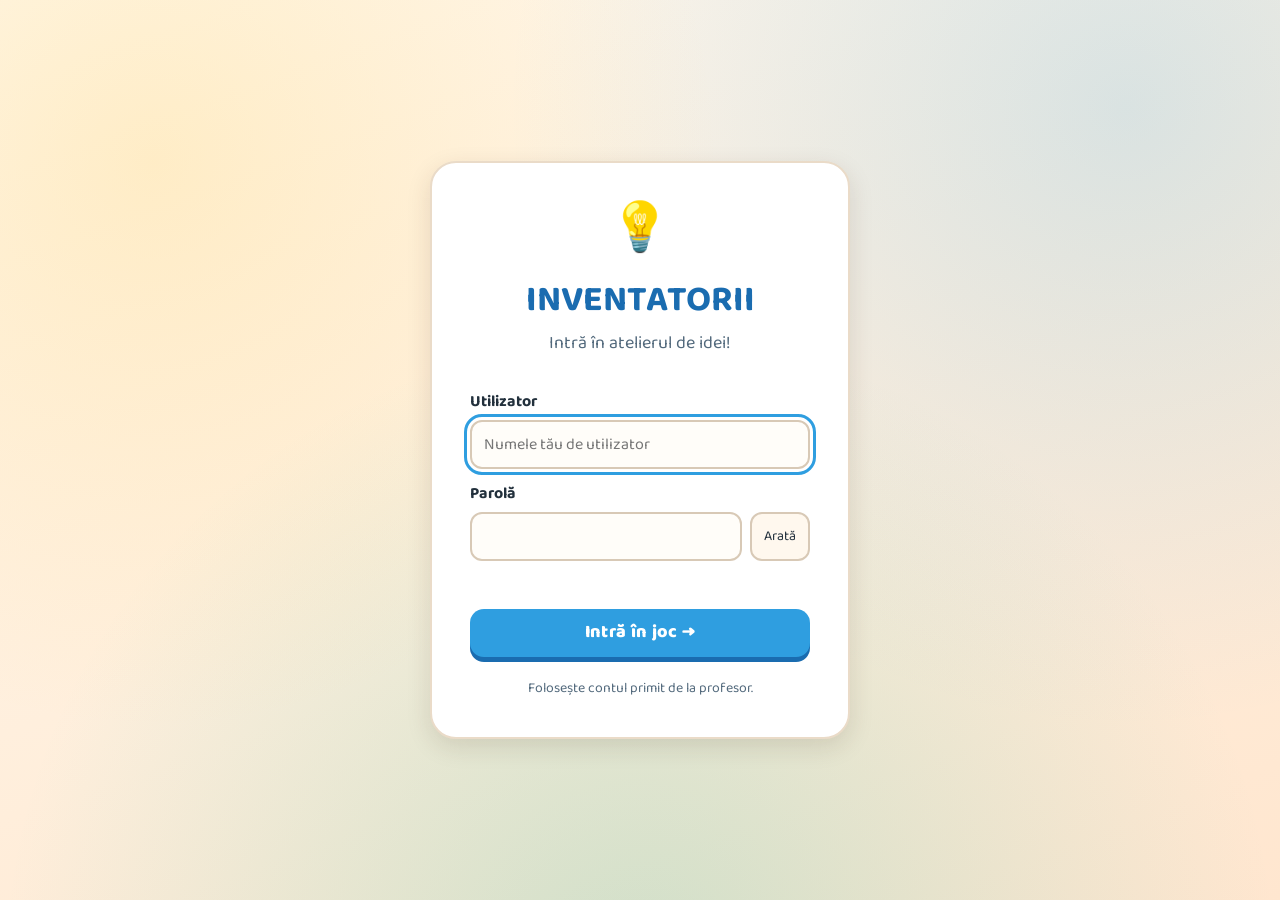
==== commit e31369fc: "Add GitHub Pages login wall and 20 user accounts" ====
--- a/inventatorii-un-fisier.html
+++ b/inventatorii-un-fisier.html
@@ -611,8 +611,65 @@
 @keyframes roleIn { from { opacity: 0; transform: translateX(-14px); } to { opacity: 1; transform: none; } }
 .roles li .why { display: block; font-weight: 600; color: var(--ink); }
 .roles li .why b { color: var(--teal-d); }
+
+/* Autentificare: jocul rămâne ascuns inclusiv înainte de pornirea JavaScript. */
+[hidden] { display: none !important; }
+#gameRoot { height: 100%; }
+.login-wall {
+  position: fixed; inset: 0; overflow-y: auto;
+  display: flex; padding: 24px 16px;
+}
+.login-card {
+  width: min(100%, 420px); margin: auto; padding: clamp(22px, 5vw, 38px);
+  background: var(--card); border: 2px solid #eadbc8;
+  border-radius: 26px; box-shadow: var(--shadow-soft);
+  display: flex; flex-direction: column;
+}
+.login-icon { text-align: center; font-size: 48px; line-height: 1.2; }
+.login-card h1 { margin: 12px 0 0; text-align: center; font-size: clamp(26px, 7vw, 36px); color: var(--blue-d); }
+.login-card > p:first-of-type { text-align: center; margin: 0 0 20px; color: var(--ink-soft); font-size: 18px; }
+.login-card label { font-weight: 700; font-size: 16px; margin: 12px 0 6px; }
+.login-card input {
+  width: 100%; min-width: 0; min-height: 48px; border: 2px solid #d8c9b6;
+  border-radius: 12px; padding: 10px 12px; color: var(--ink); background: #fffdf9;
+  font: 16px var(--font);
+}
+.password-field { display: flex; gap: 8px; }
+.password-field button {
+  flex: none; border: 2px solid #d8c9b6; border-radius: 12px;
+  padding: 8px 12px; color: var(--ink); background: var(--paper); font-size: 14px;
+}
+.login-card input:focus-visible, .login-card button:focus-visible {
+  outline: 3px solid var(--blue); outline-offset: 3px;
+}
+.login-error { color: #b22d25; min-height: 24px; font-size: 15px; margin: 12px 0; }
+.login-card .btn { min-height: 48px; font-size: 18px; }
+.login-note { margin: 20px 0 0; text-align: center; color: var(--ink-soft); font-size: 14px; }
+.account-name { font-weight: 700; color: var(--blue-d); }
 
 </style>
+
+
+<main id="loginWall" class="login-wall">
+  <form id="loginForm" class="login-card">
+    <div class="login-icon" aria-hidden="true">💡</div>
+    <h1>INVENTATORII</h1>
+    <p>Intră în atelierul de idei!</p>
+    <label for="loginUser">Utilizator</label>
+    <input id="loginUser" name="username" autocomplete="username" autocapitalize="none" spellcheck="false" maxlength="32" placeholder="Numele tău de utilizator" required>
+    <label for="loginPassword">Parolă</label>
+    <div class="password-field">
+      <input id="loginPassword" name="password" type="password" autocomplete="current-password" maxlength="128" required>
+      <button id="togglePassword" type="button" aria-label="Arată parola" aria-pressed="false">Arată</button>
+    </div>
+    <p id="loginError" class="login-error" role="alert" aria-live="polite"></p>
+    <button id="loginSubmit" class="btn" type="submit">Intră în joc →</button>
+    <p class="login-note">Folosește contul primit de la profesor.</p>
+    <noscript>Activează JavaScript în browser pentru a intra în joc.</noscript>
+  </form>
+</main>
+
+<div id="gameRoot" hidden inert>
 
 
 <!-- pânza pentru confetti / scântei -->
@@ -654,6 +711,8 @@
     </div>
 
     <div class="menu-row">
+      <span class="account-name" id="currentUser"></span>
+      <button class="btn ghost" id="btnLogout">Ieși din cont</button>
       <button class="btn ghost" id="btnHelp">❓ Cum se joacă</button>
       <button class="btn ghost" id="btnAlbum">📔 Albumul meu</button>
       <button class="icon-btn" id="btnSound" title="Sunet">🔊</button>
@@ -702,6 +761,8 @@
 
 <!-- ============ FERESTRE ============ -->
 <div class="modal-bg" id="modalBg"><div class="modal" id="modal"></div></div>
+
+</div>
 
 <script>
 /* ============================================================
@@ -2985,8 +3046,10 @@
    Motorul jocului: stare, progres, ecrane, cele două moduri
    de joc (construcție și investigație), stele și insigne.
    ============================================================ */
-(function () {
+window.startInventatorii = function (username) {
   'use strict';
+  if (window.startInventatorii.started) return;
+  window.startInventatorii.started = true;
 
   var ART = window.ART, FX = window.FX;
 
@@ -3032,7 +3095,7 @@
   /* ============================================================
      STAREA JOCULUI (salvată în localStorage)
      ============================================================ */
-  var KEY = 'inventatorii.v1';
+  var KEY = 'inventatorii.v1.' + username;
   var S = {
     mod: 'mediu', sunet: true, voce: false, vocePref: '',
     prog: { build: {}, fix: {} },   // index nivel -> stele (1..3)
@@ -4085,7 +4148,9 @@
   fit();
 
   /* mesaj de bun venit la prima rulare */
-  if (!localStorage.getItem(KEY)) {
+  var hasProgress = false;
+  try { hasProgress = !!localStorage.getItem(KEY); } catch (e) { }
+  if (!hasProgress) {
     setTimeout(function () {
       showModal(
         ART.character('bit', 'bucuros') +
@@ -4098,7 +4163,212 @@
       $('go').onclick = function () { FX.sfx.win(); closeModal(); save(); };
     }, 500);
   }
-})();
+};
+
+
+// Verificatori PBKDF2 pentru bariera de acces din browser; fără parole în clar.
+window.INVENTATORII_ACCOUNTS = {
+  "iterations": 210000,
+  "users": {
+    "user01": {
+      "salt": "c115960bbdc87922331e5afd588ca1d8",
+      "hash": "af0e2347621fccad5a99bf31c2c8c5c4d5615b0d37237a17b136c1f6112ff3e7"
+    },
+    "user02": {
+      "salt": "38783bb9d04aa57b0d44b78598db8a6c",
+      "hash": "d750cf592581ffa11939acc453a28186b621a44f82534153314e0af8ec67e359"
+    },
+    "user03": {
+      "salt": "701c696d814942db4d2c4cff6195fe74",
+      "hash": "b12ca851a3006afedda5b55ad366abb7a02742f2b55926d79e8663b49dd6b57b"
+    },
+    "user04": {
+      "salt": "f33f6116623bd3fdf607ffd75acf2a1f",
+      "hash": "46a3fffc8dc2130f535d0bd34ca23e8a96adca58e94c30fafb14523f4c3a23f8"
+    },
+    "user05": {
+      "salt": "899a9788a9e297b27dff39a61c083df0",
+      "hash": "1a5ad00cbca52a490bc82342de4c1a64a34959e3793e9f2c4492da73fc22f3e5"
+    },
+    "user06": {
+      "salt": "5ba7b6ef9b99260fba22d3c4710c2663",
+      "hash": "626479b10cc4e9a904225cfec2ac223daa45130fe0df314e6b514788bb7f47e8"
+    },
+    "user07": {
+      "salt": "dba8163287dadae8fb774a528f07b0b4",
+      "hash": "670b38c58b8c56b62110d5449067de8e116b3435eb7754d2235e107d47779d75"
+    },
+    "user08": {
+      "salt": "e37292547d393fc18f61cb4a58cddc2e",
+      "hash": "70fe78741bab098be053b732768d1793107bd71cde98687f658917c1ee6f01e3"
+    },
+    "user09": {
+      "salt": "902f4cb676a6fb5abe248dbc4b641271",
+      "hash": "2b554a74e1e2e4821b0ff3effd6854d08815f3bea423164fb6c2d637f3d4e103"
+    },
+    "user10": {
+      "salt": "fc8b8e93ee9113ea4e8f179aefc9f2d0",
+      "hash": "5de224386d33b4d8288585c09f8b2f1a3a55419de9e9b4811279ed8eb38be8b4"
+    },
+    "user11": {
+      "salt": "e878cae3f8e9a24686961a07324d6d77",
+      "hash": "3c969428025b1dde9e501ca9d2ff45be2190acc6b0babc92e787e10cd1dc4752"
+    },
+    "user12": {
+      "salt": "d6fa1124a63c47861d92841c8eb9f27e",
+      "hash": "b8945e1626a654e572801248c51e0004cac0c49cf91f4759ae496afc4ca80980"
+    },
+    "user13": {
+      "salt": "745fc26afc0aff107977069f469d0490",
+      "hash": "50153a8dee7912717cf13616500b578d8911c92ac94101437448ea2336a88991"
+    },
+    "user14": {
+      "salt": "32715b0dd63887a3259aad98fa498397",
+      "hash": "82bcac05d3c40a2b99c953a57f7e47435d76c2c12745a8c7bb8a9ea5255f49ce"
+    },
+    "user15": {
+      "salt": "6ca35478e8eb11ff44c33d4e57053d56",
+      "hash": "923f08c2fca4f5c23d860b35dcef4f8cd38561e09ba3aaf8e78e84ffb25bfff1"
+    },
+    "user16": {
+      "salt": "b9397e87ea89410d4c9940821630566f",
+      "hash": "d7aea08ee1aaf2ae68046f85c1b6e30a8e778feacd3542965405381bfcaa44c7"
+    },
+    "user17": {
+      "salt": "b5619d5e1c7d24b88193ea714c5a2ee3",
+      "hash": "bbfcdc1d467512da4ac2e123d7d5e6488471e446add4b159c7999ae8e0750b68"
+    },
+    "user18": {
+      "salt": "9461041074b2a04ced04b02a806bd0bb",
+      "hash": "a40048bff9e83b8ec105d8f46a5d668571cc2ecd32924c73d6e4f274b899e417"
+    },
+    "user19": {
+      "salt": "c5dd340484007efedcb3d726c006dd8f",
+      "hash": "de5f2337d861a7a56dc508318ea845318e6cf70fb68000bc6b682c185917ff20"
+    },
+    "user20": {
+      "salt": "79eca8309060d8bf1752d31717dae2e9",
+      "hash": "19e2b9497fa635915762c08daa8b1b4e77c0f62e3f0c01c1aa3f6b67ed7c7e20"
+    }
+  }
+};
+
+
+/* Barieră simplă pentru GitHub Pages; verificarea în browser poate fi ocolită.
+   Aceasta nu înlocuiește autentificarea și autorizarea pe server. */
+(function () {
+  'use strict';
+  var SESSION_KEY = 'inventatorii.session.v1';
+  var SESSION_MS = 8 * 60 * 60 * 1000;
+  var accounts = window.INVENTATORII_ACCOUNTS;
+  var form = document.getElementById('loginForm');
+  var userInput = document.getElementById('loginUser');
+  var passwordInput = document.getElementById('loginPassword');
+  var error = document.getElementById('loginError');
+  var submit = document.getElementById('loginSubmit');
+  var activeSession = null;
+  var busy = false;
+
+  function hasAccount(username) {
+    return typeof username === 'string' && Object.prototype.hasOwnProperty.call(accounts.users, username);
+  }
+
+  function readSession() {
+    try {
+      var session = JSON.parse(sessionStorage.getItem(SESSION_KEY));
+      if (session && hasAccount(session.username) && Number.isFinite(session.expires) &&
+          session.expires > Date.now() && session.expires <= Date.now() + SESSION_MS) return session;
+    } catch (e) { }
+    return null;
+  }
+
+  function logout() {
+    try { sessionStorage.removeItem(SESSION_KEY); } catch (e) { }
+    document.getElementById('gameRoot').hidden = true;
+    document.getElementById('gameRoot').setAttribute('inert', '');
+    if (window.FX) window.FX.stopSpeak();
+    window.location.reload();
+  }
+
+  function enter(session) {
+    activeSession = session;
+    passwordInput.value = '';
+    document.getElementById('currentUser').textContent = session.username;
+    document.getElementById('loginWall').hidden = true;
+    document.getElementById('gameRoot').hidden = false;
+    document.getElementById('gameRoot').removeAttribute('inert');
+    window.startInventatorii(session.username);
+    document.getElementById('cardBuild').focus();
+    setTimeout(logout, Math.max(0, session.expires - Date.now()));
+  }
+
+  function fromHex(hex) {
+    return Uint8Array.from(hex.match(/.{2}/g), function (byte) { return parseInt(byte, 16); });
+  }
+
+  async function verify(username, password) {
+    // Aceeași derivare și pentru utilizatorii inexistenți.
+    var account = hasAccount(username) ? accounts.users[username] : accounts.users.user01;
+    var key = await crypto.subtle.importKey('raw', new TextEncoder().encode(password), 'PBKDF2', false, ['deriveBits']);
+    var bits = await crypto.subtle.deriveBits({
+      name: 'PBKDF2', hash: 'SHA-256', salt: fromHex(account.salt), iterations: accounts.iterations
+    }, key, 256);
+    var actual = new Uint8Array(bits), expected = fromHex(account.hash), difference = 0;
+    for (var i = 0; i < expected.length; i++) difference |= actual[i] ^ expected[i];
+    return hasAccount(username) && difference === 0;
+  }
+
+  form.addEventListener('submit', async function (event) {
+    event.preventDefault();
+    if (busy) return;
+    error.textContent = '';
+    var username = userInput.value.trim().toLowerCase();
+    var password = passwordInput.value;
+    if (!username || !password) {
+      error.textContent = 'Completează utilizatorul și parola.';
+      return;
+    }
+    if (!window.crypto || !window.crypto.subtle) {
+      error.textContent = 'Deschide jocul prin HTTPS sau pe localhost, într-un browser actualizat.';
+      return;
+    }
+    busy = true;
+    submit.disabled = true;
+    submit.textContent = 'Se verifică…';
+    try {
+      if (!await verify(username, password)) {
+        error.textContent = 'Utilizator sau parolă incorectă. Încearcă din nou.';
+        passwordInput.value = '';
+        passwordInput.focus();
+        return;
+      }
+      var session = { username: username, expires: Date.now() + SESSION_MS };
+      try { sessionStorage.setItem(SESSION_KEY, JSON.stringify(session)); } catch (e) { }
+      enter(session);
+    } catch (e) {
+      error.textContent = 'Nu am putut porni jocul. Reîncarcă pagina și încearcă din nou.';
+    } finally {
+      busy = false;
+      submit.disabled = false;
+      submit.textContent = 'Intră în joc →';
+    }
+  });
+
+  document.getElementById('togglePassword').addEventListener('click', function () {
+    var show = passwordInput.type === 'password';
+    passwordInput.type = show ? 'text' : 'password';
+    this.textContent = show ? 'Ascunde' : 'Arată';
+    this.setAttribute('aria-label', show ? 'Ascunde parola' : 'Arată parola');
+    this.setAttribute('aria-pressed', String(show));
+  });
+  document.getElementById('btnLogout').addEventListener('click', logout);
+  function checkExpiry() { if (activeSession && activeSession.expires <= Date.now()) logout(); }
+  window.addEventListener('pageshow', checkExpiry);
+  document.addEventListener('visibilitychange', checkExpiry);
+  var saved = readSession();
+  if (saved) enter(saved);
+  else userInput.focus();
+})();
 
 </script>
 </body>
